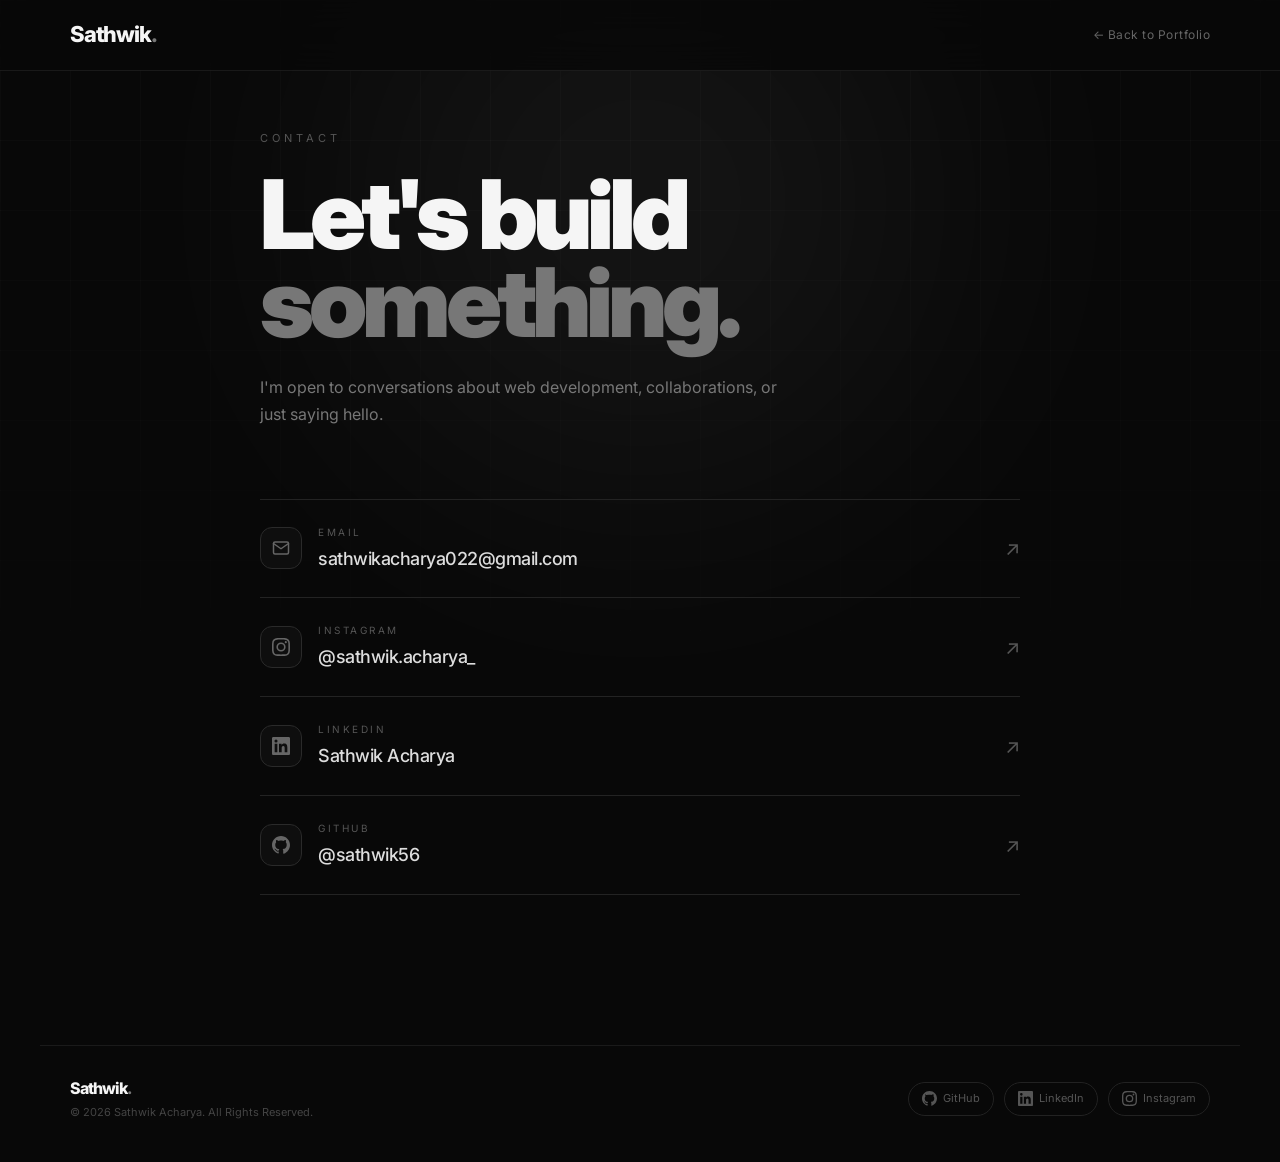
==== contact.html @ ef39b060 "Initial portfolio release" ====
<!DOCTYPE html>
<html lang="en">
<head>
    <meta charset="UTF-8">
    <meta name="viewport" content="width=device-width, initial-scale=1.0">
    <meta name="description" content="Get in touch with Sathwik Acharya — aspiring developer.">
    <meta name="author" content="Sathwik Acharya">
    <title>Contact — Sathwik Acharya</title>
    <link rel="preconnect" href="https://fonts.googleapis.com">
    <link rel="preconnect" href="https://fonts.gstatic.com" crossorigin>
    <link href="https://fonts.googleapis.com/css2?family=Inter:wght@300;400;500;600;700;800;900&display=swap" rel="stylesheet">
    <link rel="stylesheet" href="contact.css">
</head>
<body>

    <div class="bg-grid" aria-hidden="true"></div>
    <div class="bg-glow" aria-hidden="true"></div>

    <!-- NAV -->
    <header class="c-header">
        <nav class="c-nav">
            <a href="index.html" class="c-logo" aria-label="Back to portfolio">
                Sathwik<span>.</span>
            </a>
            <a href="index.html" class="c-back-link" aria-label="Back to portfolio">
                ← Back to Portfolio
            </a>
        </nav>
    </header>

    <main class="c-main">

        <div class="c-content">

            <!-- Heading -->
            <div class="c-heading reveal">
                <p class="c-label">CONTACT</p>
                <h1>Let's build <span>something.</span></h1>
                <p class="c-subtitle">
                    I'm open to conversations about web development,
                    collaborations, or just saying hello.
                </p>
            </div>

            <!-- Contact links -->
            <div class="c-links reveal">

                <a href="mailto:sathwikacharya022@gmail.com" class="c-item" aria-label="Send email">
                    <div class="c-item-icon">
                        <svg width="18" height="18" viewBox="0 0 24 24" fill="none" stroke="currentColor" stroke-width="2" stroke-linecap="round" stroke-linejoin="round" aria-hidden="true"><path d="M4 4h16c1.1 0 2 .9 2 2v12c0 1.1-.9 2-2 2H4c-1.1 0-2-.9-2-2V6c0-1.1.9-2 2-2z"/><polyline points="22,6 12,13 2,6"/></svg>
                    </div>
                    <div class="c-item-left">
                        <span class="c-item-label">Email</span>
                        <strong class="c-item-value">sathwikacharya022@gmail.com</strong>
                    </div>
                    <span class="c-arrow" aria-hidden="true">↗</span>
                </a>

                <a href="https://www.instagram.com/sathwik.acharya_/" target="_blank" rel="noopener noreferrer" class="c-item" aria-label="Open Instagram profile">
                    <div class="c-item-icon">
                        <svg width="18" height="18" viewBox="0 0 24 24" fill="currentColor" aria-hidden="true"><path d="M12 2.163c3.204 0 3.584.012 4.85.07 3.252.148 4.771 1.691 4.919 4.919.058 1.265.069 1.645.069 4.849 0 3.205-.012 3.584-.069 4.849-.149 3.225-1.664 4.771-4.919 4.919-1.266.058-1.644.07-4.85.07-3.204 0-3.584-.012-4.849-.07-3.26-.149-4.771-1.699-4.919-4.92-.058-1.265-.07-1.644-.07-4.849 0-3.204.013-3.583.07-4.849.149-3.227 1.664-4.771 4.919-4.919 1.266-.057 1.645-.069 4.849-.069zM12 0C8.741 0 8.333.014 7.053.072 2.695.272.273 2.69.073 7.052.014 8.333 0 8.741 0 12c0 3.259.014 3.668.072 4.948.2 4.358 2.618 6.78 6.98 6.98C8.333 23.986 8.741 24 12 24c3.259 0 3.668-.014 4.948-.072 4.354-.2 6.782-2.618 6.979-6.98.059-1.28.073-1.689.073-4.948 0-3.259-.014-3.667-.072-4.947-.196-4.354-2.617-6.78-6.979-6.98C15.668.014 15.259 0 12 0zm0 5.838a6.162 6.162 0 100 12.324 6.162 6.162 0 000-12.324zM12 16a4 4 0 110-8 4 4 0 010 8zm6.406-11.845a1.44 1.44 0 100 2.881 1.44 1.44 0 000-2.881z"/></svg>
                    </div>
                    <div class="c-item-left">
                        <span class="c-item-label">Instagram</span>
                        <strong class="c-item-value">@sathwik.acharya_</strong>
                    </div>
                    <span class="c-arrow" aria-hidden="true">↗</span>
                </a>

                <a href="https://in.linkedin.com/in/sathwik-acharya-07447a357" target="_blank" rel="noopener noreferrer" class="c-item" aria-label="Open LinkedIn profile">
                    <div class="c-item-icon">
                        <svg width="18" height="18" viewBox="0 0 24 24" fill="currentColor" aria-hidden="true"><path d="M20.447 20.452h-3.554v-5.569c0-1.328-.027-3.037-1.852-3.037-1.853 0-2.136 1.445-2.136 2.939v5.667H9.351V9h3.414v1.561h.046c.477-.9 1.637-1.85 3.37-1.85 3.601 0 4.267 2.37 4.267 5.455v6.286zM5.337 7.433a2.062 2.062 0 01-2.063-2.065 2.064 2.064 0 112.063 2.065zm1.782 13.019H3.555V9h3.564v11.452zM22.225 0H1.771C.792 0 0 .774 0 1.729v20.542C0 23.227.792 24 1.771 24h20.451C23.2 24 24 23.227 24 22.271V1.729C24 .774 23.2 0 22.222 0h.003z"/></svg>
                    </div>
                    <div class="c-item-left">
                        <span class="c-item-label">LinkedIn</span>
                        <strong class="c-item-value">Sathwik Acharya</strong>
                    </div>
                    <span class="c-arrow" aria-hidden="true">↗</span>
                </a>

                <a href="https://github.com/sathwik56" target="_blank" rel="noopener noreferrer" class="c-item" aria-label="Open GitHub profile">
                    <div class="c-item-icon">
                        <svg width="18" height="18" viewBox="0 0 24 24" fill="currentColor" aria-hidden="true"><path d="M12 0C5.37 0 0 5.37 0 12c0 5.3 3.438 9.8 8.205 11.385.6.113.82-.258.82-.577 0-.285-.01-1.04-.015-2.04-3.338.724-4.042-1.61-4.042-1.61C4.422 18.07 3.633 17.7 3.633 17.7c-1.087-.744.084-.729.084-.729 1.205.084 1.838 1.236 1.838 1.236 1.07 1.835 2.809 1.305 3.495.998.108-.776.417-1.305.76-1.605-2.665-.3-5.466-1.332-5.466-5.93 0-1.31.465-2.38 1.235-3.22-.135-.303-.54-1.523.105-3.176 0 0 1.005-.322 3.3 1.23.96-.267 1.98-.399 3-.405 1.02.006 2.04.138 3 .405 2.28-1.552 3.285-1.23 3.285-1.23.645 1.653.24 2.873.12 3.176.765.84 1.23 1.91 1.23 3.22 0 4.61-2.805 5.625-5.475 5.92.42.36.81 1.096.81 2.22 0 1.606-.015 2.896-.015 3.286 0 .315.21.69.825.57C20.565 21.795 24 17.295 24 12c0-6.63-5.37-12-12-12"/></svg>
                    </div>
                    <div class="c-item-left">
                        <span class="c-item-label">GitHub</span>
                        <strong class="c-item-value">@sathwik56</strong>
                    </div>
                    <span class="c-arrow" aria-hidden="true">↗</span>
                </a>

            </div>

            <!-- Footer line removed -->

        </div>

    </main>

    <!-- FOOTER -->
    <footer class="c-page-footer">
        <div class="c-page-footer-left">
            <strong>Sathwik<span>.</span></strong>
            <p>&copy; 2026 Sathwik Acharya. All Rights Reserved.</p>
        </div>
        <div class="c-page-footer-links">
            <a href="https://github.com/sathwik56" target="_blank" rel="noopener noreferrer" aria-label="GitHub">
                <svg width="15" height="15" viewBox="0 0 24 24" fill="currentColor" aria-hidden="true"><path d="M12 0C5.37 0 0 5.37 0 12c0 5.3 3.438 9.8 8.205 11.385.6.113.82-.258.82-.577 0-.285-.01-1.04-.015-2.04-3.338.724-4.042-1.61-4.042-1.61C4.422 18.07 3.633 17.7 3.633 17.7c-1.087-.744.084-.729.084-.729 1.205.084 1.838 1.236 1.838 1.236 1.07 1.835 2.809 1.305 3.495.998.108-.776.417-1.305.76-1.605-2.665-.3-5.466-1.332-5.466-5.93 0-1.31.465-2.38 1.235-3.22-.135-.303-.54-1.523.105-3.176 0 0 1.005-.322 3.3 1.23.96-.267 1.98-.399 3-.405 1.02.006 2.04.138 3 .405 2.28-1.552 3.285-1.23 3.285-1.23.645 1.653.24 2.873.12 3.176.765.84 1.23 1.91 1.23 3.22 0 4.61-2.805 5.625-5.475 5.92.42.36.81 1.096.81 2.22 0 1.606-.015 2.896-.015 3.286 0 .315.21.69.825.57C20.565 21.795 24 17.295 24 12c0-6.63-5.37-12-12-12"/></svg>
                <span>GitHub</span>
            </a>
            <a href="https://in.linkedin.com/in/sathwik-acharya-07447a357" target="_blank" rel="noopener noreferrer" aria-label="LinkedIn">
                <svg width="15" height="15" viewBox="0 0 24 24" fill="currentColor" aria-hidden="true"><path d="M20.447 20.452h-3.554v-5.569c0-1.328-.027-3.037-1.852-3.037-1.853 0-2.136 1.445-2.136 2.939v5.667H9.351V9h3.414v1.561h.046c.477-.9 1.637-1.85 3.37-1.85 3.601 0 4.267 2.37 4.267 5.455v6.286zM5.337 7.433a2.062 2.062 0 01-2.063-2.065 2.064 2.064 0 112.063 2.065zm1.782 13.019H3.555V9h3.564v11.452zM22.225 0H1.771C.792 0 0 .774 0 1.729v20.542C0 23.227.792 24 1.771 24h20.451C23.2 24 24 23.227 24 22.271V1.729C24 .774 23.2 0 22.222 0h.003z"/></svg>
                <span>LinkedIn</span>
            </a>
            <a href="https://www.instagram.com/sathwik.acharya_/" target="_blank" rel="noopener noreferrer" aria-label="Instagram">
                <svg width="15" height="15" viewBox="0 0 24 24" fill="currentColor" aria-hidden="true"><path d="M12 2.163c3.204 0 3.584.012 4.85.07 3.252.148 4.771 1.691 4.919 4.919.058 1.265.069 1.645.069 4.849 0 3.205-.012 3.584-.069 4.849-.149 3.225-1.664 4.771-4.919 4.919-1.266.058-1.644.07-4.85.07-3.204 0-3.584-.012-4.849-.07-3.26-.149-4.771-1.699-4.919-4.92-.058-1.265-.07-1.644-.07-4.849 0-3.204.013-3.583.07-4.849.149-3.227 1.664-4.771 4.919-4.919 1.266-.057 1.645-.069 4.849-.069zM12 0C8.741 0 8.333.014 7.053.072 2.695.272.273 2.69.073 7.052.014 8.333 0 8.741 0 12c0 3.259.014 3.668.072 4.948.2 4.358 2.618 6.78 6.98 6.98C8.333 23.986 8.741 24 12 24c3.259 0 3.668-.014 4.948-.072 4.354-.2 6.782-2.618 6.979-6.98.059-1.28.073-1.689.073-4.948 0-3.259-.014-3.667-.072-4.947-.196-4.354-2.617-6.78-6.979-6.98C15.668.014 15.259 0 12 0zm0 5.838a6.162 6.162 0 100 12.324 6.162 6.162 0 000-12.324zM12 16a4 4 0 110-8 4 4 0 010 8zm6.406-11.845a1.44 1.44 0 100 2.881 1.44 1.44 0 000-2.881z"/></svg>
                <span>Instagram</span>
            </a>
        </div>
    </footer>

    <script src="contact.js"></script>
</body>
</html>
---- contact.css ----
/* =========================
   RESET & BASE
========================= */

*, *::before, *::after {
    margin: 0;
    padding: 0;
    box-sizing: border-box;
}

html { scroll-behavior: smooth; }

body {
    font-family: 'Inter', Arial, Helvetica, sans-serif;
    background: #080808;
    color: #f5f5f5;
    line-height: 1.6;
    min-height: 100vh;
    overflow-x: hidden;
}

a {
    color: inherit;
    text-decoration: none;
}


/* =========================
   BACKGROUND
========================= */

.bg-grid {
    position: fixed;
    inset: 0;
    z-index: -2;
    background-image:
        linear-gradient(rgba(255,255,255,0.025) 1px, transparent 1px),
        linear-gradient(90deg, rgba(255,255,255,0.025) 1px, transparent 1px);
    background-size: 70px 70px;
    mask-image: linear-gradient(to bottom, black, transparent 90%);
    pointer-events: none;
}

.bg-glow {
    position: fixed;
    width: 600px;
    height: 600px;
    border-radius: 50%;
    filter: blur(140px);
    opacity: 0.06;
    pointer-events: none;
    z-index: -1;
    top: -100px;
    left: 50%;
    transform: translateX(-50%);
    background: white;
}


/* =========================
   HEADER
========================= */

.c-header {
    position: fixed;
    top: 0;
    left: 0;
    width: 100%;
    z-index: 100;
    background: rgba(8,8,8,0.82);
    backdrop-filter: blur(20px);
    border-bottom: 1px solid rgba(255,255,255,0.07);
}

.c-nav {
    max-width: 1200px;
    margin: auto;
    padding: 0 30px;
    height: 70px;
    display: flex;
    align-items: center;
    justify-content: space-between;
}

.c-logo {
    font-size: 22px;
    font-weight: 800;
    letter-spacing: -1.2px;
}

.c-logo span {
    color: #777;
}

.c-back-link {
    color: #666;
    font-size: 12px;
    letter-spacing: 0.5px;
    transition: color 0.3s ease, transform 0.3s ease;
    display: inline-block;
}

.c-back-link:hover {
    color: white;
    transform: translateX(-4px);
}

.c-back-link:focus-visible {
    outline: 2px solid #888;
    outline-offset: 3px;
    border-radius: 2px;
}


/* =========================
   MAIN LAYOUT
========================= */

.c-main {
    min-height: 100vh;
    display: flex;
    align-items: center;
    justify-content: center;
    padding: 130px 30px 80px;
}

.c-content {
    width: 100%;
    max-width: 760px;
}


/* =========================
   HEADING
========================= */

.c-heading {
    margin-bottom: 70px;
}

.c-label {
    color: #555;
    font-size: 11px;
    letter-spacing: 4px;
    text-transform: uppercase;
    margin-bottom: 22px;
}

.c-heading h1 {
    font-size: clamp(52px, 8vw, 96px);
    font-weight: 900;
    line-height: 0.92;
    letter-spacing: -5px;
    margin-bottom: 28px;
}

.c-heading h1 span {
    color: #777;
}

.c-subtitle {
    color: #777;
    font-size: 16px;
    max-width: 520px;
    line-height: 1.7;
}


/* =========================
   CONTACT ITEMS
========================= */

.c-links {
    display: flex;
    flex-direction: column;
    margin-bottom: 70px;
}

.c-item {
    display: flex;
    align-items: center;
    justify-content: space-between;
    gap: 16px;
    padding: 24px 0;
    border-bottom: 1px solid #232323;
    transition: padding-left 0.35s ease;
    cursor: pointer;
}

.c-item:first-child {
    border-top: 1px solid #232323;
}

.c-item:hover {
    padding-left: 14px;
}

.c-item:focus-visible {
    outline: 2px solid #888;
    outline-offset: 3px;
    border-radius: 3px;
}

.c-item-icon {
    width: 42px;
    height: 42px;
    display: flex;
    align-items: center;
    justify-content: center;
    border: 1px solid #2a2a2a;
    border-radius: 12px;
    background: #0e0e0e;
    color: #666;
    flex-shrink: 0;
    transition: color 0.3s ease, border-color 0.3s ease;
}

.c-item:hover .c-item-icon {
    color: #ccc;
    border-color: #444;
}

.c-item-left {
    display: flex;
    flex-direction: column;
    gap: 5px;
    flex: 1;
}

.c-item-label {
    color: #555;
    font-size: 10px;
    text-transform: uppercase;
    letter-spacing: 2.5px;
}

.c-item-value {
    color: #ddd;
    font-size: 18px;
    font-weight: 500;
    letter-spacing: -0.5px;
}

.c-arrow {
    color: #555;
    font-size: 20px;
    transition: transform 0.3s ease, color 0.3s ease;
    display: inline-block;
    flex-shrink: 0;
}

.c-item:hover .c-arrow {
    color: white;
    transform: translate(5px, -5px);
}


/* =========================
   FOOTER LINE
========================= */

.c-footer {
    color: #444;
    font-size: 11px;
    letter-spacing: 0.5px;
}


/* =========================
   REVEAL ANIMATION
========================= */

.reveal {
    opacity: 0;
    transform: translateY(30px);
    transition: opacity 0.75s ease, transform 0.75s ease;
}

.reveal.visible {
    opacity: 1;
    transform: translateY(0);
}

.c-links.reveal {
    transition-delay: 0.15s;
}

.c-footer.reveal {
    transition-delay: 0.25s;
}


/* =========================
   RESPONSIVE
========================= */

@media (max-width: 600px) {

    .c-nav { padding: 0 20px; height: 64px; }

    .c-main { padding: 110px 20px 60px; }

    .c-heading h1 {
        font-size: clamp(44px, 14vw, 68px);
        letter-spacing: -3px;
    }

    .c-item-value {
        font-size: 15px;
    }

    .c-heading { margin-bottom: 50px; }
}

@media (max-width: 420px) {

    .c-nav { padding: 0 16px; height: 60px; }
    .c-main { padding: 96px 16px 50px; }

    .c-heading h1 {
        font-size: clamp(38px, 13vw, 56px);
        letter-spacing: -2px;
    }

    .c-item-value { font-size: 13px; }

    .c-item-icon { width: 36px; height: 36px; }
}


/* =========================
   REDUCED MOTION
========================= */

@media (prefers-reduced-motion: reduce) {
    *, *::before, *::after {
        animation-duration: 0.01ms !important;
        transition-duration: 0.01ms !important;
    }
}


/* =========================
   PAGE FOOTER
========================= */

.c-page-footer {
    max-width: 1200px;
    margin: 0 auto;
    padding: 30px 30px 40px;
    display: flex;
    align-items: center;
    justify-content: space-between;
    gap: 20px;
    border-top: 1px solid #1a1a1a;
}

.c-page-footer-left strong {
    font-size: 16px;
    font-weight: 800;
    letter-spacing: -1px;
}

.c-page-footer-left strong span {
    color: #777;
}

.c-page-footer-left p {
    color: #444;
    font-size: 11px;
    margin-top: 3px;
}

.c-page-footer-links {
    display: flex;
    gap: 10px;
    flex-wrap: wrap;
}

.c-page-footer-links a {
    display: inline-flex;
    align-items: center;
    gap: 6px;
    padding: 7px 13px;
    border: 1px solid #222;
    border-radius: 25px;
    color: #555;
    font-size: 11px;
    transition: color 0.3s ease, border-color 0.3s ease;
}

.c-page-footer-links a:hover {
    color: white;
    border-color: #444;
}

@media (max-width: 600px) {
    .c-page-footer {
        flex-direction: column;
        text-align: center;
        padding: 25px 20px 35px;
    }

    .c-page-footer-links {
        justify-content: center;
    }
}
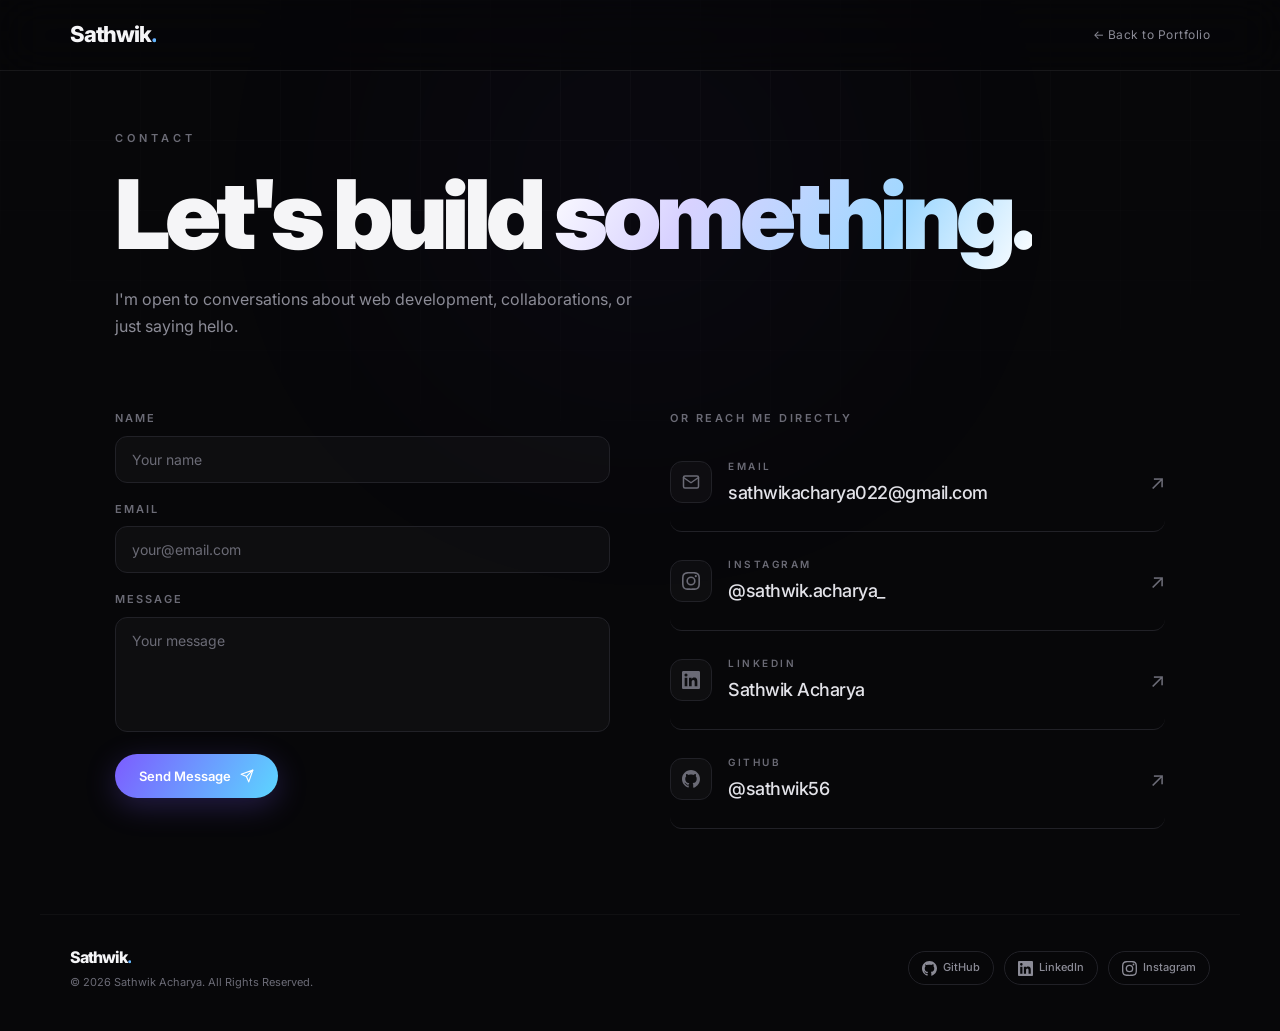
==== commit b5368e26: "Professional polish: resume, hero buttons, mobile optimization, unified footers, contact wording" ====
--- a/contact.html
+++ b/contact.html
@@ -1,16 +1,28 @@
 <!DOCTYPE html>
 <html lang="en">
+
 <head>
     <meta charset="UTF-8">
     <meta name="viewport" content="width=device-width, initial-scale=1.0">
-    <meta name="description" content="Get in touch with Sathwik Acharya — aspiring developer.">
+    <meta name="description"
+        content="Get in touch with Sathwik Acharya — aspiring developer open to collaborations and conversations.">
     <meta name="author" content="Sathwik Acharya">
+    <meta property="og:title" content="Contact — Sathwik Acharya">
+    <meta property="og:description" content="Get in touch with Sathwik Acharya — aspiring developer.">
+    <meta property="og:type" content="website">
+    <meta property="og:image" content="https://sathwik56.github.io/images/profile1.jpg">
+    <meta name="twitter:card" content="summary_large_image">
+    <meta name="twitter:image" content="https://sathwik56.github.io/images/profile1.jpg">
+    <meta name="theme-color" content="#080808">
     <title>Contact — Sathwik Acharya</title>
+    <link rel="icon" type="image/jpeg" href="images/profile1.jpg">
     <link rel="preconnect" href="https://fonts.googleapis.com">
     <link rel="preconnect" href="https://fonts.gstatic.com" crossorigin>
-    <link href="https://fonts.googleapis.com/css2?family=Inter:wght@300;400;500;600;700;800;900&display=swap" rel="stylesheet">
+    <link href="https://fonts.googleapis.com/css2?family=Inter:wght@300;400;500;600;700;800;900&display=swap"
+        rel="stylesheet">
     <link rel="stylesheet" href="contact.css">
 </head>
+
 <body>
 
     <div class="bg-grid" aria-hidden="true"></div>
@@ -42,56 +54,105 @@
                 </p>
             </div>
 
-            <!-- Contact links -->
-            <div class="c-links reveal">
+            <!-- Two column layout: form + links -->
+            <div class="c-grid reveal">
 
-                <a href="mailto:sathwikacharya022@gmail.com" class="c-item" aria-label="Send email">
-                    <div class="c-item-icon">
-                        <svg width="18" height="18" viewBox="0 0 24 24" fill="none" stroke="currentColor" stroke-width="2" stroke-linecap="round" stroke-linejoin="round" aria-hidden="true"><path d="M4 4h16c1.1 0 2 .9 2 2v12c0 1.1-.9 2-2 2H4c-1.1 0-2-.9-2-2V6c0-1.1.9-2 2-2z"/><polyline points="22,6 12,13 2,6"/></svg>
-                    </div>
-                    <div class="c-item-left">
-                        <span class="c-item-label">Email</span>
-                        <strong class="c-item-value">sathwikacharya022@gmail.com</strong>
-                    </div>
-                    <span class="c-arrow" aria-hidden="true">↗</span>
-                </a>
+                <!-- Contact Form -->
+                <div class="c-form-wrap">
+                    <form class="c-form" id="contact-form" novalidate>
+                        <div class="c-field">
+                            <label for="cf-name">Name</label>
+                            <input type="text" id="cf-name" name="name" placeholder="Your name" autocomplete="name"
+                                required>
+                        </div>
+                        <div class="c-field">
+                            <label for="cf-email">Email</label>
+                            <input type="email" id="cf-email" name="email" placeholder="your@email.com"
+                                autocomplete="email" required>
+                        </div>
+                        <div class="c-field">
+                            <label for="cf-message">Message</label>
+                            <textarea id="cf-message" name="message" rows="5" placeholder="Your message"
+                                required></textarea>
+                        </div>
+                        <button type="submit" class="c-submit" id="cf-submit">
+                            <span id="cf-btn-text">Send Message</span>
+                            <svg width="14" height="14" viewBox="0 0 24 24" fill="none" stroke="currentColor"
+                                stroke-width="2" stroke-linecap="round" stroke-linejoin="round" aria-hidden="true">
+                                <line x1="22" y1="2" x2="11" y2="13" />
+                                <polygon points="22 2 15 22 11 13 2 9 22 2" />
+                            </svg>
+                        </button>
+                        <p class="c-form-note" id="cf-note" aria-live="polite"></p>
+                    </form>
+                </div>
 
-                <a href="https://www.instagram.com/sathwik.acharya_/" target="_blank" rel="noopener noreferrer" class="c-item" aria-label="Open Instagram profile">
-                    <div class="c-item-icon">
-                        <svg width="18" height="18" viewBox="0 0 24 24" fill="currentColor" aria-hidden="true"><path d="M12 2.163c3.204 0 3.584.012 4.85.07 3.252.148 4.771 1.691 4.919 4.919.058 1.265.069 1.645.069 4.849 0 3.205-.012 3.584-.069 4.849-.149 3.225-1.664 4.771-4.919 4.919-1.266.058-1.644.07-4.85.07-3.204 0-3.584-.012-4.849-.07-3.26-.149-4.771-1.699-4.919-4.92-.058-1.265-.07-1.644-.07-4.849 0-3.204.013-3.583.07-4.849.149-3.227 1.664-4.771 4.919-4.919 1.266-.057 1.645-.069 4.849-.069zM12 0C8.741 0 8.333.014 7.053.072 2.695.272.273 2.69.073 7.052.014 8.333 0 8.741 0 12c0 3.259.014 3.668.072 4.948.2 4.358 2.618 6.78 6.98 6.98C8.333 23.986 8.741 24 12 24c3.259 0 3.668-.014 4.948-.072 4.354-.2 6.782-2.618 6.979-6.98.059-1.28.073-1.689.073-4.948 0-3.259-.014-3.667-.072-4.947-.196-4.354-2.617-6.78-6.979-6.98C15.668.014 15.259 0 12 0zm0 5.838a6.162 6.162 0 100 12.324 6.162 6.162 0 000-12.324zM12 16a4 4 0 110-8 4 4 0 010 8zm6.406-11.845a1.44 1.44 0 100 2.881 1.44 1.44 0 000-2.881z"/></svg>
-                    </div>
-                    <div class="c-item-left">
-                        <span class="c-item-label">Instagram</span>
-                        <strong class="c-item-value">@sathwik.acharya_</strong>
-                    </div>
-                    <span class="c-arrow" aria-hidden="true">↗</span>
-                </a>
+                <!-- Contact links -->
+                <div class="c-links-col">
+                    <p class="c-links-title">Or reach me directly</p>
 
-                <a href="https://in.linkedin.com/in/sathwik-acharya-07447a357" target="_blank" rel="noopener noreferrer" class="c-item" aria-label="Open LinkedIn profile">
-                    <div class="c-item-icon">
-                        <svg width="18" height="18" viewBox="0 0 24 24" fill="currentColor" aria-hidden="true"><path d="M20.447 20.452h-3.554v-5.569c0-1.328-.027-3.037-1.852-3.037-1.853 0-2.136 1.445-2.136 2.939v5.667H9.351V9h3.414v1.561h.046c.477-.9 1.637-1.85 3.37-1.85 3.601 0 4.267 2.37 4.267 5.455v6.286zM5.337 7.433a2.062 2.062 0 01-2.063-2.065 2.064 2.064 0 112.063 2.065zm1.782 13.019H3.555V9h3.564v11.452zM22.225 0H1.771C.792 0 0 .774 0 1.729v20.542C0 23.227.792 24 1.771 24h20.451C23.2 24 24 23.227 24 22.271V1.729C24 .774 23.2 0 22.222 0h.003z"/></svg>
-                    </div>
-                    <div class="c-item-left">
-                        <span class="c-item-label">LinkedIn</span>
-                        <strong class="c-item-value">Sathwik Acharya</strong>
-                    </div>
-                    <span class="c-arrow" aria-hidden="true">↗</span>
-                </a>
+                    <a href="mailto:sathwikacharya022@gmail.com" class="c-item" aria-label="Send email">
+                        <div class="c-item-icon">
+                            <svg width="18" height="18" viewBox="0 0 24 24" fill="none" stroke="currentColor"
+                                stroke-width="2" stroke-linecap="round" stroke-linejoin="round" aria-hidden="true">
+                                <path d="M4 4h16c1.1 0 2 .9 2 2v12c0 1.1-.9 2-2 2H4c-1.1 0-2-.9-2-2V6c0-1.1.9-2 2-2z" />
+                                <polyline points="22,6 12,13 2,6" />
+                            </svg>
+                        </div>
+                        <div class="c-item-left">
+                            <span class="c-item-label">Email</span>
+                            <strong class="c-item-value">sathwikacharya022@gmail.com</strong>
+                        </div>
+                        <span class="c-arrow" aria-hidden="true">↗</span>
+                    </a>
 
-                <a href="https://github.com/sathwik56" target="_blank" rel="noopener noreferrer" class="c-item" aria-label="Open GitHub profile">
-                    <div class="c-item-icon">
-                        <svg width="18" height="18" viewBox="0 0 24 24" fill="currentColor" aria-hidden="true"><path d="M12 0C5.37 0 0 5.37 0 12c0 5.3 3.438 9.8 8.205 11.385.6.113.82-.258.82-.577 0-.285-.01-1.04-.015-2.04-3.338.724-4.042-1.61-4.042-1.61C4.422 18.07 3.633 17.7 3.633 17.7c-1.087-.744.084-.729.084-.729 1.205.084 1.838 1.236 1.838 1.236 1.07 1.835 2.809 1.305 3.495.998.108-.776.417-1.305.76-1.605-2.665-.3-5.466-1.332-5.466-5.93 0-1.31.465-2.38 1.235-3.22-.135-.303-.54-1.523.105-3.176 0 0 1.005-.322 3.3 1.23.96-.267 1.98-.399 3-.405 1.02.006 2.04.138 3 .405 2.28-1.552 3.285-1.23 3.285-1.23.645 1.653.24 2.873.12 3.176.765.84 1.23 1.91 1.23 3.22 0 4.61-2.805 5.625-5.475 5.92.42.36.81 1.096.81 2.22 0 1.606-.015 2.896-.015 3.286 0 .315.21.69.825.57C20.565 21.795 24 17.295 24 12c0-6.63-5.37-12-12-12"/></svg>
-                    </div>
-                    <div class="c-item-left">
-                        <span class="c-item-label">GitHub</span>
-                        <strong class="c-item-value">@sathwik56</strong>
-                    </div>
-                    <span class="c-arrow" aria-hidden="true">↗</span>
-                </a>
+                    <a href="https://www.instagram.com/sathwik.acharya_/" target="_blank" rel="noopener noreferrer"
+                        class="c-item" aria-label="Open Instagram profile">
+                        <div class="c-item-icon">
+                            <svg width="18" height="18" viewBox="0 0 24 24" fill="currentColor" aria-hidden="true">
+                                <path
+                                    d="M12 2.163c3.204 0 3.584.012 4.85.07 3.252.148 4.771 1.691 4.919 4.919.058 1.265.069 1.645.069 4.849 0 3.205-.012 3.584-.069 4.849-.149 3.225-1.664 4.771-4.919 4.919-1.266.058-1.644.07-4.85.07-3.204 0-3.584-.012-4.849-.07-3.26-.149-4.771-1.699-4.919-4.92-.058-1.265-.07-1.644-.07-4.849 0-3.204.013-3.583.07-4.849.149-3.227 1.664-4.771 4.919-4.919 1.266-.057 1.645-.069 4.849-.069zM12 0C8.741 0 8.333.014 7.053.072 2.695.272.273 2.69.073 7.052.014 8.333 0 8.741 0 12c0 3.259.014 3.668.072 4.948.2 4.358 2.618 6.78 6.98 6.98C8.333 23.986 8.741 24 12 24c3.259 0 3.668-.014 4.948-.072 4.354-.2 6.782-2.618 6.979-6.98.059-1.28.073-1.689.073-4.948 0-3.259-.014-3.667-.072-4.947-.196-4.354-2.617-6.78-6.979-6.98C15.668.014 15.259 0 12 0zm0 5.838a6.162 6.162 0 100 12.324 6.162 6.162 0 000-12.324zM12 16a4 4 0 110-8 4 4 0 010 8zm6.406-11.845a1.44 1.44 0 100 2.881 1.44 1.44 0 000-2.881z" />
+                            </svg>
+                        </div>
+                        <div class="c-item-left">
+                            <span class="c-item-label">Instagram</span>
+                            <strong class="c-item-value">@sathwik.acharya_</strong>
+                        </div>
+                        <span class="c-arrow" aria-hidden="true">↗</span>
+                    </a>
 
+                    <a href="https://in.linkedin.com/in/sathwik-acharya-07447a357" target="_blank"
+                        rel="noopener noreferrer" class="c-item" aria-label="Open LinkedIn profile">
+                        <div class="c-item-icon">
+                            <svg width="18" height="18" viewBox="0 0 24 24" fill="currentColor" aria-hidden="true">
+                                <path
+                                    d="M20.447 20.452h-3.554v-5.569c0-1.328-.027-3.037-1.852-3.037-1.853 0-2.136 1.445-2.136 2.939v5.667H9.351V9h3.414v1.561h.046c.477-.9 1.637-1.85 3.37-1.85 3.601 0 4.267 2.37 4.267 5.455v6.286zM5.337 7.433a2.062 2.062 0 01-2.063-2.065 2.064 2.064 0 112.063 2.065zm1.782 13.019H3.555V9h3.564v11.452zM22.225 0H1.771C.792 0 0 .774 0 1.729v20.542C0 23.227.792 24 1.771 24h20.451C23.2 24 24 23.227 24 22.271V1.729C24 .774 23.2 0 22.222 0h.003z" />
+                            </svg>
+                        </div>
+                        <div class="c-item-left">
+                            <span class="c-item-label">LinkedIn</span>
+                            <strong class="c-item-value">Sathwik Acharya</strong>
+                        </div>
+                        <span class="c-arrow" aria-hidden="true">↗</span>
+                    </a>
+
+                    <a href="https://github.com/sathwik56" target="_blank" rel="noopener noreferrer" class="c-item"
+                        aria-label="Open GitHub profile">
+                        <div class="c-item-icon">
+                            <svg width="18" height="18" viewBox="0 0 24 24" fill="currentColor" aria-hidden="true">
+                                <path
+                                    d="M12 0C5.37 0 0 5.37 0 12c0 5.3 3.438 9.8 8.205 11.385.6.113.82-.258.82-.577 0-.285-.01-1.04-.015-2.04-3.338.724-4.042-1.61-4.042-1.61C4.422 18.07 3.633 17.7 3.633 17.7c-1.087-.744.084-.729.084-.729 1.205.084 1.838 1.236 1.838 1.236 1.07 1.835 2.809 1.305 3.495.998.108-.776.417-1.305.76-1.605-2.665-.3-5.466-1.332-5.466-5.93 0-1.31.465-2.38 1.235-3.22-.135-.303-.54-1.523.105-3.176 0 0 1.005-.322 3.3 1.23.96-.267 1.98-.399 3-.405 1.02.006 2.04.138 3 .405 2.28-1.552 3.285-1.23 3.285-1.23.645 1.653.24 2.873.12 3.176.765.84 1.23 1.91 1.23 3.22 0 4.61-2.805 5.625-5.475 5.92.42.36.81 1.096.81 2.22 0 1.606-.015 2.896-.015 3.286 0 .315.21.69.825.57C20.565 21.795 24 17.295 24 12c0-6.63-5.37-12-12-12" />
+                            </svg>
+                        </div>
+                        <div class="c-item-left">
+                            <span class="c-item-label">GitHub</span>
+                            <strong class="c-item-value">@sathwik56</strong>
+                        </div>
+                        <span class="c-arrow" aria-hidden="true">↗</span>
+                    </a>
+
+                </div>
             </div>
-
-            <!-- Footer line removed -->
 
         </div>
 
@@ -105,15 +166,26 @@
         </div>
         <div class="c-page-footer-links">
             <a href="https://github.com/sathwik56" target="_blank" rel="noopener noreferrer" aria-label="GitHub">
-                <svg width="15" height="15" viewBox="0 0 24 24" fill="currentColor" aria-hidden="true"><path d="M12 0C5.37 0 0 5.37 0 12c0 5.3 3.438 9.8 8.205 11.385.6.113.82-.258.82-.577 0-.285-.01-1.04-.015-2.04-3.338.724-4.042-1.61-4.042-1.61C4.422 18.07 3.633 17.7 3.633 17.7c-1.087-.744.084-.729.084-.729 1.205.084 1.838 1.236 1.838 1.236 1.07 1.835 2.809 1.305 3.495.998.108-.776.417-1.305.76-1.605-2.665-.3-5.466-1.332-5.466-5.93 0-1.31.465-2.38 1.235-3.22-.135-.303-.54-1.523.105-3.176 0 0 1.005-.322 3.3 1.23.96-.267 1.98-.399 3-.405 1.02.006 2.04.138 3 .405 2.28-1.552 3.285-1.23 3.285-1.23.645 1.653.24 2.873.12 3.176.765.84 1.23 1.91 1.23 3.22 0 4.61-2.805 5.625-5.475 5.92.42.36.81 1.096.81 2.22 0 1.606-.015 2.896-.015 3.286 0 .315.21.69.825.57C20.565 21.795 24 17.295 24 12c0-6.63-5.37-12-12-12"/></svg>
+                <svg width="15" height="15" viewBox="0 0 24 24" fill="currentColor" aria-hidden="true">
+                    <path
+                        d="M12 0C5.37 0 0 5.37 0 12c0 5.3 3.438 9.8 8.205 11.385.6.113.82-.258.82-.577 0-.285-.01-1.04-.015-2.04-3.338.724-4.042-1.61-4.042-1.61C4.422 18.07 3.633 17.7 3.633 17.7c-1.087-.744.084-.729.084-.729 1.205.084 1.838 1.236 1.838 1.236 1.07 1.835 2.809 1.305 3.495.998.108-.776.417-1.305.76-1.605-2.665-.3-5.466-1.332-5.466-5.93 0-1.31.465-2.38 1.235-3.22-.135-.303-.54-1.523.105-3.176 0 0 1.005-.322 3.3 1.23.96-.267 1.98-.399 3-.405 1.02.006 2.04.138 3 .405 2.28-1.552 3.285-1.23 3.285-1.23.645 1.653.24 2.873.12 3.176.765.84 1.23 1.91 1.23 3.22 0 4.61-2.805 5.625-5.475 5.92.42.36.81 1.096.81 2.22 0 1.606-.015 2.896-.015 3.286 0 .315.21.69.825.57C20.565 21.795 24 17.295 24 12c0-6.63-5.37-12-12-12" />
+                </svg>
                 <span>GitHub</span>
             </a>
-            <a href="https://in.linkedin.com/in/sathwik-acharya-07447a357" target="_blank" rel="noopener noreferrer" aria-label="LinkedIn">
-                <svg width="15" height="15" viewBox="0 0 24 24" fill="currentColor" aria-hidden="true"><path d="M20.447 20.452h-3.554v-5.569c0-1.328-.027-3.037-1.852-3.037-1.853 0-2.136 1.445-2.136 2.939v5.667H9.351V9h3.414v1.561h.046c.477-.9 1.637-1.85 3.37-1.85 3.601 0 4.267 2.37 4.267 5.455v6.286zM5.337 7.433a2.062 2.062 0 01-2.063-2.065 2.064 2.064 0 112.063 2.065zm1.782 13.019H3.555V9h3.564v11.452zM22.225 0H1.771C.792 0 0 .774 0 1.729v20.542C0 23.227.792 24 1.771 24h20.451C23.2 24 24 23.227 24 22.271V1.729C24 .774 23.2 0 22.222 0h.003z"/></svg>
+            <a href="https://in.linkedin.com/in/sathwik-acharya-07447a357" target="_blank" rel="noopener noreferrer"
+                aria-label="LinkedIn">
+                <svg width="15" height="15" viewBox="0 0 24 24" fill="currentColor" aria-hidden="true">
+                    <path
+                        d="M20.447 20.452h-3.554v-5.569c0-1.328-.027-3.037-1.852-3.037-1.853 0-2.136 1.445-2.136 2.939v5.667H9.351V9h3.414v1.561h.046c.477-.9 1.637-1.85 3.37-1.85 3.601 0 4.267 2.37 4.267 5.455v6.286zM5.337 7.433a2.062 2.062 0 01-2.063-2.065 2.064 2.064 0 112.063 2.065zm1.782 13.019H3.555V9h3.564v11.452zM22.225 0H1.771C.792 0 0 .774 0 1.729v20.542C0 23.227.792 24 1.771 24h20.451C23.2 24 24 23.227 24 22.271V1.729C24 .774 23.2 0 22.222 0h.003z" />
+                </svg>
                 <span>LinkedIn</span>
             </a>
-            <a href="https://www.instagram.com/sathwik.acharya_/" target="_blank" rel="noopener noreferrer" aria-label="Instagram">
-                <svg width="15" height="15" viewBox="0 0 24 24" fill="currentColor" aria-hidden="true"><path d="M12 2.163c3.204 0 3.584.012 4.85.07 3.252.148 4.771 1.691 4.919 4.919.058 1.265.069 1.645.069 4.849 0 3.205-.012 3.584-.069 4.849-.149 3.225-1.664 4.771-4.919 4.919-1.266.058-1.644.07-4.85.07-3.204 0-3.584-.012-4.849-.07-3.26-.149-4.771-1.699-4.919-4.92-.058-1.265-.07-1.644-.07-4.849 0-3.204.013-3.583.07-4.849.149-3.227 1.664-4.771 4.919-4.919 1.266-.057 1.645-.069 4.849-.069zM12 0C8.741 0 8.333.014 7.053.072 2.695.272.273 2.69.073 7.052.014 8.333 0 8.741 0 12c0 3.259.014 3.668.072 4.948.2 4.358 2.618 6.78 6.98 6.98C8.333 23.986 8.741 24 12 24c3.259 0 3.668-.014 4.948-.072 4.354-.2 6.782-2.618 6.979-6.98.059-1.28.073-1.689.073-4.948 0-3.259-.014-3.667-.072-4.947-.196-4.354-2.617-6.78-6.979-6.98C15.668.014 15.259 0 12 0zm0 5.838a6.162 6.162 0 100 12.324 6.162 6.162 0 000-12.324zM12 16a4 4 0 110-8 4 4 0 010 8zm6.406-11.845a1.44 1.44 0 100 2.881 1.44 1.44 0 000-2.881z"/></svg>
+            <a href="https://www.instagram.com/sathwik.acharya_/" target="_blank" rel="noopener noreferrer"
+                aria-label="Instagram">
+                <svg width="15" height="15" viewBox="0 0 24 24" fill="currentColor" aria-hidden="true">
+                    <path
+                        d="M12 2.163c3.204 0 3.584.012 4.85.07 3.252.148 4.771 1.691 4.919 4.919.058 1.265.069 1.645.069 4.849 0 3.205-.012 3.584-.069 4.849-.149 3.225-1.664 4.771-4.919 4.919-1.266.058-1.644.07-4.85.07-3.204 0-3.584-.012-4.849-.07-3.26-.149-4.771-1.699-4.919-4.92-.058-1.265-.07-1.644-.07-4.849 0-3.204.013-3.583.07-4.849.149-3.227 1.664-4.771 4.919-4.919 1.266-.057 1.645-.069 4.849-.069zM12 0C8.741 0 8.333.014 7.053.072 2.695.272.273 2.69.073 7.052.014 8.333 0 8.741 0 12c0 3.259.014 3.668.072 4.948.2 4.358 2.618 6.78 6.98 6.98C8.333 23.986 8.741 24 12 24c3.259 0 3.668-.014 4.948-.072 4.354-.2 6.782-2.618 6.979-6.98.059-1.28.073-1.689.073-4.948 0-3.259-.014-3.667-.072-4.947-.196-4.354-2.617-6.78-6.979-6.98C15.668.014 15.259 0 12 0zm0 5.838a6.162 6.162 0 100 12.324 6.162 6.162 0 000-12.324zM12 16a4 4 0 110-8 4 4 0 010 8zm6.406-11.845a1.44 1.44 0 100 2.881 1.44 1.44 0 000-2.881z" />
+                </svg>
                 <span>Instagram</span>
             </a>
         </div>
@@ -121,4 +193,5 @@
 
     <script src="contact.js"></script>
 </body>
-</html>
+
+</html>
--- a/contact.css
+++ b/contact.css
@@ -1,27 +1,58 @@
+/* =========================
+   DESIGN TOKENS
+========================= */
+
+:root {
+    --bg:          #070709;
+    --surface:     #101014;
+    --surface-2:   #141419;
+    --border:      #212127;
+    --text:        #f5f5f7;
+    --text-dim:    #8b8b96;
+    --text-mute:   #6b6b76;
+    --accent-1:    #7c5cff;
+    --accent-2:    #5cd6ff;
+    --grad-accent: linear-gradient(120deg, var(--accent-1), var(--accent-2));
+    --grad-text:   linear-gradient(120deg, #ffffff 0%, #d8d2ff 30%, #9fd8ff 70%, #ffffff 100%);
+    --font:        'Inter', Arial, Helvetica, sans-serif;
+}
+
+
 /* =========================
    RESET & BASE
 ========================= */
 
-*, *::before, *::after {
+*,
+*::before,
+*::after {
     margin: 0;
     padding: 0;
     box-sizing: border-box;
 }
 
-html { scroll-behavior: smooth; }
+html {
+    scroll-behavior: smooth;
+    overflow-x: clip;
+}
 
 body {
-    font-family: 'Inter', Arial, Helvetica, sans-serif;
-    background: #080808;
-    color: #f5f5f5;
+    font-family: var(--font);
+    background: var(--bg);
+    color: var(--text);
     line-height: 1.6;
     min-height: 100vh;
     overflow-x: hidden;
+    -webkit-font-smoothing: antialiased;
 }
 
 a {
     color: inherit;
     text-decoration: none;
+}
+
+::selection {
+    background: rgba(124, 92, 255, 0.35);
+    color: #fff;
 }
 
 
@@ -34,10 +65,10 @@
     inset: 0;
     z-index: -2;
     background-image:
-        linear-gradient(rgba(255,255,255,0.025) 1px, transparent 1px),
-        linear-gradient(90deg, rgba(255,255,255,0.025) 1px, transparent 1px);
+        linear-gradient(rgba(255, 255, 255, 0.028) 1px, transparent 1px),
+        linear-gradient(90deg, rgba(255, 255, 255, 0.028) 1px, transparent 1px);
     background-size: 70px 70px;
-    mask-image: linear-gradient(to bottom, black, transparent 90%);
+    mask-image: radial-gradient(ellipse 90% 70% at 50% 0%, black, transparent 85%);
     pointer-events: none;
 }
 
@@ -47,13 +78,13 @@
     height: 600px;
     border-radius: 50%;
     filter: blur(140px);
-    opacity: 0.06;
+    opacity: 0.08;
     pointer-events: none;
     z-index: -1;
-    top: -100px;
+    top: -120px;
     left: 50%;
     transform: translateX(-50%);
-    background: white;
+    background: radial-gradient(circle, #7c5cff, transparent 70%);
 }
 
 
@@ -67,9 +98,10 @@
     left: 0;
     width: 100%;
     z-index: 100;
-    background: rgba(8,8,8,0.82);
-    backdrop-filter: blur(20px);
-    border-bottom: 1px solid rgba(255,255,255,0.07);
+    background: rgba(7, 7, 9, 0.55);
+    backdrop-filter: blur(24px) saturate(140%);
+    -webkit-backdrop-filter: blur(24px) saturate(140%);
+    border-bottom: 1px solid rgba(255, 255, 255, 0.07);
 }
 
 .c-nav {
@@ -89,11 +121,14 @@
 }
 
 .c-logo span {
-    color: #777;
+    background: var(--grad-accent);
+    -webkit-background-clip: text;
+    background-clip: text;
+    color: transparent;
 }
 
 .c-back-link {
-    color: #666;
+    color: var(--text-dim);
     font-size: 12px;
     letter-spacing: 0.5px;
     transition: color 0.3s ease, transform 0.3s ease;
@@ -126,7 +161,7 @@
 
 .c-content {
     width: 100%;
-    max-width: 760px;
+    max-width: 1050px;
 }
 
 
@@ -139,8 +174,9 @@
 }
 
 .c-label {
-    color: #555;
+    color: var(--text-mute);
     font-size: 11px;
+    font-weight: 600;
     letter-spacing: 4px;
     text-transform: uppercase;
     margin-bottom: 22px;
@@ -155,11 +191,14 @@
 }
 
 .c-heading h1 span {
-    color: #777;
+    background: var(--grad-text);
+    -webkit-background-clip: text;
+    background-clip: text;
+    color: transparent;
 }
 
 .c-subtitle {
-    color: #777;
+    color: var(--text-dim);
     font-size: 16px;
     max-width: 520px;
     line-height: 1.7;
@@ -167,14 +206,159 @@
 
 
 /* =========================
-   CONTACT ITEMS
-========================= */
+   TWO COLUMN GRID
+========================= */
+
+.c-grid {
+    display: grid;
+    grid-template-columns: 1fr 1fr;
+    gap: 60px;
+    align-items: start;
+}
+
+
+/* =========================
+   CONTACT FORM
+========================= */
+
+.c-form-wrap {
+    width: 100%;
+}
+
+.c-form {
+    display: flex;
+    flex-direction: column;
+    gap: 18px;
+}
+
+.c-field {
+    display: flex;
+    flex-direction: column;
+    gap: 8px;
+}
+
+.c-field label {
+    color: var(--text-mute);
+    font-size: 11px;
+    font-weight: 600;
+    text-transform: uppercase;
+    letter-spacing: 2px;
+}
+
+.c-field input,
+.c-field textarea {
+    font-family: var(--font);
+    font-size: 14px;
+    color: #e0e0e6;
+    background: rgba(255,255,255,0.03);
+    border: 1px solid var(--border);
+    border-radius: 12px;
+    padding: 14px 16px;
+    outline: none;
+    resize: none;
+    transition: border-color 0.3s ease, background 0.3s ease, box-shadow 0.3s ease;
+    width: 100%;
+}
+
+.c-field input::placeholder,
+.c-field textarea::placeholder {
+    color: var(--text-mute);
+}
+
+.c-field input:focus,
+.c-field textarea:focus {
+    border-color: rgba(124, 92, 255, 0.5);
+    background: rgba(255,255,255,0.05);
+    box-shadow: 0 0 0 3px rgba(124, 92, 255, 0.12);
+}
+
+.c-field input.error,
+.c-field textarea.error {
+    border-color: rgba(239, 68, 68, 0.5);
+}
+
+.c-submit {
+    display: inline-flex;
+    align-items: center;
+    justify-content: center;
+    gap: 9px;
+    padding: 14px 24px;
+    border: none;
+    border-radius: 30px;
+    background: linear-gradient(120deg, #7c5cff, #5cd6ff);
+    color: #fff;
+    font-family: var(--font);
+    font-size: 13px;
+    font-weight: 600;
+    cursor: pointer;
+    transition: transform 0.35s cubic-bezier(0.22, 1, 0.36, 1), box-shadow 0.35s ease, filter 0.3s ease;
+    align-self: flex-start;
+    margin-top: 4px;
+    box-shadow: 0 8px 30px rgba(124,92,255,0.25);
+}
+
+.c-submit:hover {
+    transform: translateY(-3px);
+    box-shadow: 0 16px 45px rgba(124,92,255,0.4);
+    filter: brightness(1.06);
+}
+
+.c-submit:active {
+    transform: translateY(0);
+}
+
+.c-submit:focus-visible {
+    outline: 2px solid #888;
+    outline-offset: 3px;
+}
+
+.c-submit:disabled {
+    opacity: 0.5;
+    cursor: not-allowed;
+    transform: none;
+    box-shadow: none;
+}
+
+.c-form-note {
+    font-size: 12px;
+    color: #666;
+    min-height: 18px;
+}
+
+.c-form-note.success {
+    color: #4ade80;
+}
+
+.c-form-note.error-note {
+    color: #f87171;
+}
+
+
+/* =========================
+   LINKS COLUMN
+========================= */
+
+.c-links-col {
+    display: flex;
+    flex-direction: column;
+}
+
+.c-links-title {
+    color: var(--text-mute);
+    font-size: 11px;
+    font-weight: 600;
+    letter-spacing: 2.5px;
+    text-transform: uppercase;
+    margin-bottom: 6px;
+}
 
 .c-links {
     display: flex;
     flex-direction: column;
     margin-bottom: 70px;
 }
+
+
 
 .c-item {
     display: flex;
@@ -182,17 +366,19 @@
     justify-content: space-between;
     gap: 16px;
     padding: 24px 0;
-    border-bottom: 1px solid #232323;
-    transition: padding-left 0.35s ease;
+    border-bottom: 1px solid var(--border);
+    transition: padding-left 0.35s cubic-bezier(0.22, 1, 0.36, 1), background 0.35s ease;
     cursor: pointer;
+    border-radius: 12px;
 }
 
 .c-item:first-child {
-    border-top: 1px solid #232323;
+    border-top: 1px solid var(--border);
 }
 
 .c-item:hover {
     padding-left: 14px;
+    background: rgba(124, 92, 255, 0.04);
 }
 
 .c-item:focus-visible {
@@ -207,17 +393,18 @@
     display: flex;
     align-items: center;
     justify-content: center;
-    border: 1px solid #2a2a2a;
+    border: 1px solid var(--border);
     border-radius: 12px;
-    background: #0e0e0e;
-    color: #666;
+    background: rgba(255,255,255,0.03);
+    color: var(--text-mute);
     flex-shrink: 0;
-    transition: color 0.3s ease, border-color 0.3s ease;
+    transition: color 0.3s ease, border-color 0.3s ease, box-shadow 0.3s ease;
 }
 
 .c-item:hover .c-item-icon {
-    color: #ccc;
-    border-color: #444;
+    color: #fff;
+    border-color: rgba(124, 92, 255, 0.5);
+    box-shadow: 0 0 20px rgba(124, 92, 255, 0.15);
 }
 
 .c-item-left {
@@ -225,24 +412,30 @@
     flex-direction: column;
     gap: 5px;
     flex: 1;
+    min-width: 0;
+    overflow: hidden;
 }
 
 .c-item-label {
-    color: #555;
+    color: var(--text-mute);
     font-size: 10px;
+    font-weight: 600;
     text-transform: uppercase;
     letter-spacing: 2.5px;
 }
 
 .c-item-value {
-    color: #ddd;
+    color: #e2e2e8;
     font-size: 18px;
     font-weight: 500;
     letter-spacing: -0.5px;
+    white-space: nowrap;
+    overflow: hidden;
+    text-overflow: ellipsis;
 }
 
 .c-arrow {
-    color: #555;
+    color: var(--text-mute);
     font-size: 20px;
     transition: transform 0.3s ease, color 0.3s ease;
     display: inline-block;
@@ -250,7 +443,7 @@
 }
 
 .c-item:hover .c-arrow {
-    color: white;
+    color: #fff;
     transform: translate(5px, -5px);
 }
 
@@ -260,7 +453,7 @@
 ========================= */
 
 .c-footer {
-    color: #444;
+    color: var(--text-mute);
     font-size: 11px;
     letter-spacing: 0.5px;
 }
@@ -273,12 +466,15 @@
 .reveal {
     opacity: 0;
     transform: translateY(30px);
-    transition: opacity 0.75s ease, transform 0.75s ease;
+    filter: blur(4px);
+    transition: opacity 0.75s cubic-bezier(0.22, 1, 0.36, 1), transform 0.75s cubic-bezier(0.22, 1, 0.36, 1), filter 0.75s ease;
+    will-change: opacity, transform, filter;
 }
 
 .reveal.visible {
     opacity: 1;
     transform: translateY(0);
+    filter: blur(0);
 }
 
 .c-links.reveal {
@@ -294,37 +490,122 @@
    RESPONSIVE
 ========================= */
 
+@media (max-width: 860px) {
+    .c-grid {
+        grid-template-columns: 1fr;
+        gap: 40px;
+    }
+}
+
 @media (max-width: 600px) {
 
-    .c-nav { padding: 0 20px; height: 64px; }
-
-    .c-main { padding: 110px 20px 60px; }
+    .c-nav {
+        padding: 0 20px;
+        height: 64px;
+    }
+
+    .c-main {
+        padding: 110px 20px 60px;
+    }
 
     .c-heading h1 {
-        font-size: clamp(44px, 14vw, 68px);
-        letter-spacing: -3px;
+        font-size: clamp(40px, 12vw, 62px);
+        letter-spacing: -2.5px;
+    }
+
+    .c-grid {
+        gap: 34px;
     }
 
     .c-item-value {
-        font-size: 15px;
-    }
-
-    .c-heading { margin-bottom: 50px; }
+        font-size: 14px;
+    }
+
+    .c-heading {
+        margin-bottom: 50px;
+    }
+
+    .c-form-wrap {
+        padding: 0;
+    }
 }
 
 @media (max-width: 420px) {
 
-    .c-nav { padding: 0 16px; height: 60px; }
-    .c-main { padding: 96px 16px 50px; }
+    .c-nav {
+        padding: 0 16px;
+        height: 60px;
+    }
+
+    .c-main {
+        padding: 96px 16px 50px;
+    }
 
     .c-heading h1 {
-        font-size: clamp(38px, 13vw, 56px);
-        letter-spacing: -2px;
-    }
-
-    .c-item-value { font-size: 13px; }
-
-    .c-item-icon { width: 36px; height: 36px; }
+        font-size: clamp(32px, 11vw, 48px);
+        letter-spacing: -1.5px;
+    }
+
+    .c-item {
+        gap: 12px;
+    }
+
+    .c-item-value {
+        font-size: 13px;
+    }
+
+    .c-item-icon {
+        width: 40px;
+        height: 40px;
+    }
+
+    .c-item {
+        padding: 20px 0;
+        min-height: 64px;
+    }
+}
+
+@media (max-width: 340px) {
+
+    .c-nav {
+        padding: 0 14px;
+        height: 58px;
+    }
+
+    .c-main {
+        padding: 88px 14px 44px;
+    }
+
+    .c-heading h1 {
+        font-size: clamp(28px, 10vw, 40px);
+        letter-spacing: -1px;
+    }
+
+    .c-subtitle {
+        font-size: 13px;
+    }
+
+    .c-item {
+        gap: 10px;
+    }
+
+    .c-item-value {
+        font-size: 12px;
+    }
+
+    .c-item-icon {
+        width: 36px;
+        height: 36px;
+        border-radius: 10px;
+    }
+
+    .c-heading {
+        margin-bottom: 36px;
+    }
+
+    .c-page-footer {
+        padding: 20px 14px 30px;
+    }
 }
 
 
@@ -333,9 +614,23 @@
 ========================= */
 
 @media (prefers-reduced-motion: reduce) {
-    *, *::before, *::after {
+
+    *,
+    *::before,
+    *::after {
         animation-duration: 0.01ms !important;
         transition-duration: 0.01ms !important;
+    }
+
+    .reveal {
+        opacity: 1 !important;
+        transform: none !important;
+        filter: none !important;
+    }
+
+    .c-heading h1 span {
+        background-image: none !important;
+        color: #8b8b96 !important;
     }
 }
 
@@ -352,7 +647,7 @@
     align-items: center;
     justify-content: space-between;
     gap: 20px;
-    border-top: 1px solid #1a1a1a;
+    border-top: 1px solid rgba(255, 255, 255, 0.04);
 }
 
 .c-page-footer-left strong {
@@ -362,11 +657,14 @@
 }
 
 .c-page-footer-left strong span {
-    color: #777;
+    background: var(--grad-accent);
+    -webkit-background-clip: text;
+    background-clip: text;
+    color: transparent;
 }
 
 .c-page-footer-left p {
-    color: #444;
+    color: var(--text-mute);
     font-size: 11px;
     margin-top: 3px;
 }
@@ -382,16 +680,18 @@
     align-items: center;
     gap: 6px;
     padding: 7px 13px;
-    border: 1px solid #222;
+    border: 1px solid var(--border);
     border-radius: 25px;
-    color: #555;
+    color: var(--text-dim);
     font-size: 11px;
-    transition: color 0.3s ease, border-color 0.3s ease;
+    font-weight: 500;
+    transition: color 0.3s ease, border-color 0.3s ease, background 0.3s ease;
 }
 
 .c-page-footer-links a:hover {
-    color: white;
-    border-color: #444;
+    color: #fff;
+    border-color: rgba(124, 92, 255, 0.45);
+    background: rgba(124, 92, 255, 0.07);
 }
 
 @media (max-width: 600px) {
@@ -404,4 +704,4 @@
     .c-page-footer-links {
         justify-content: center;
     }
-}
+}
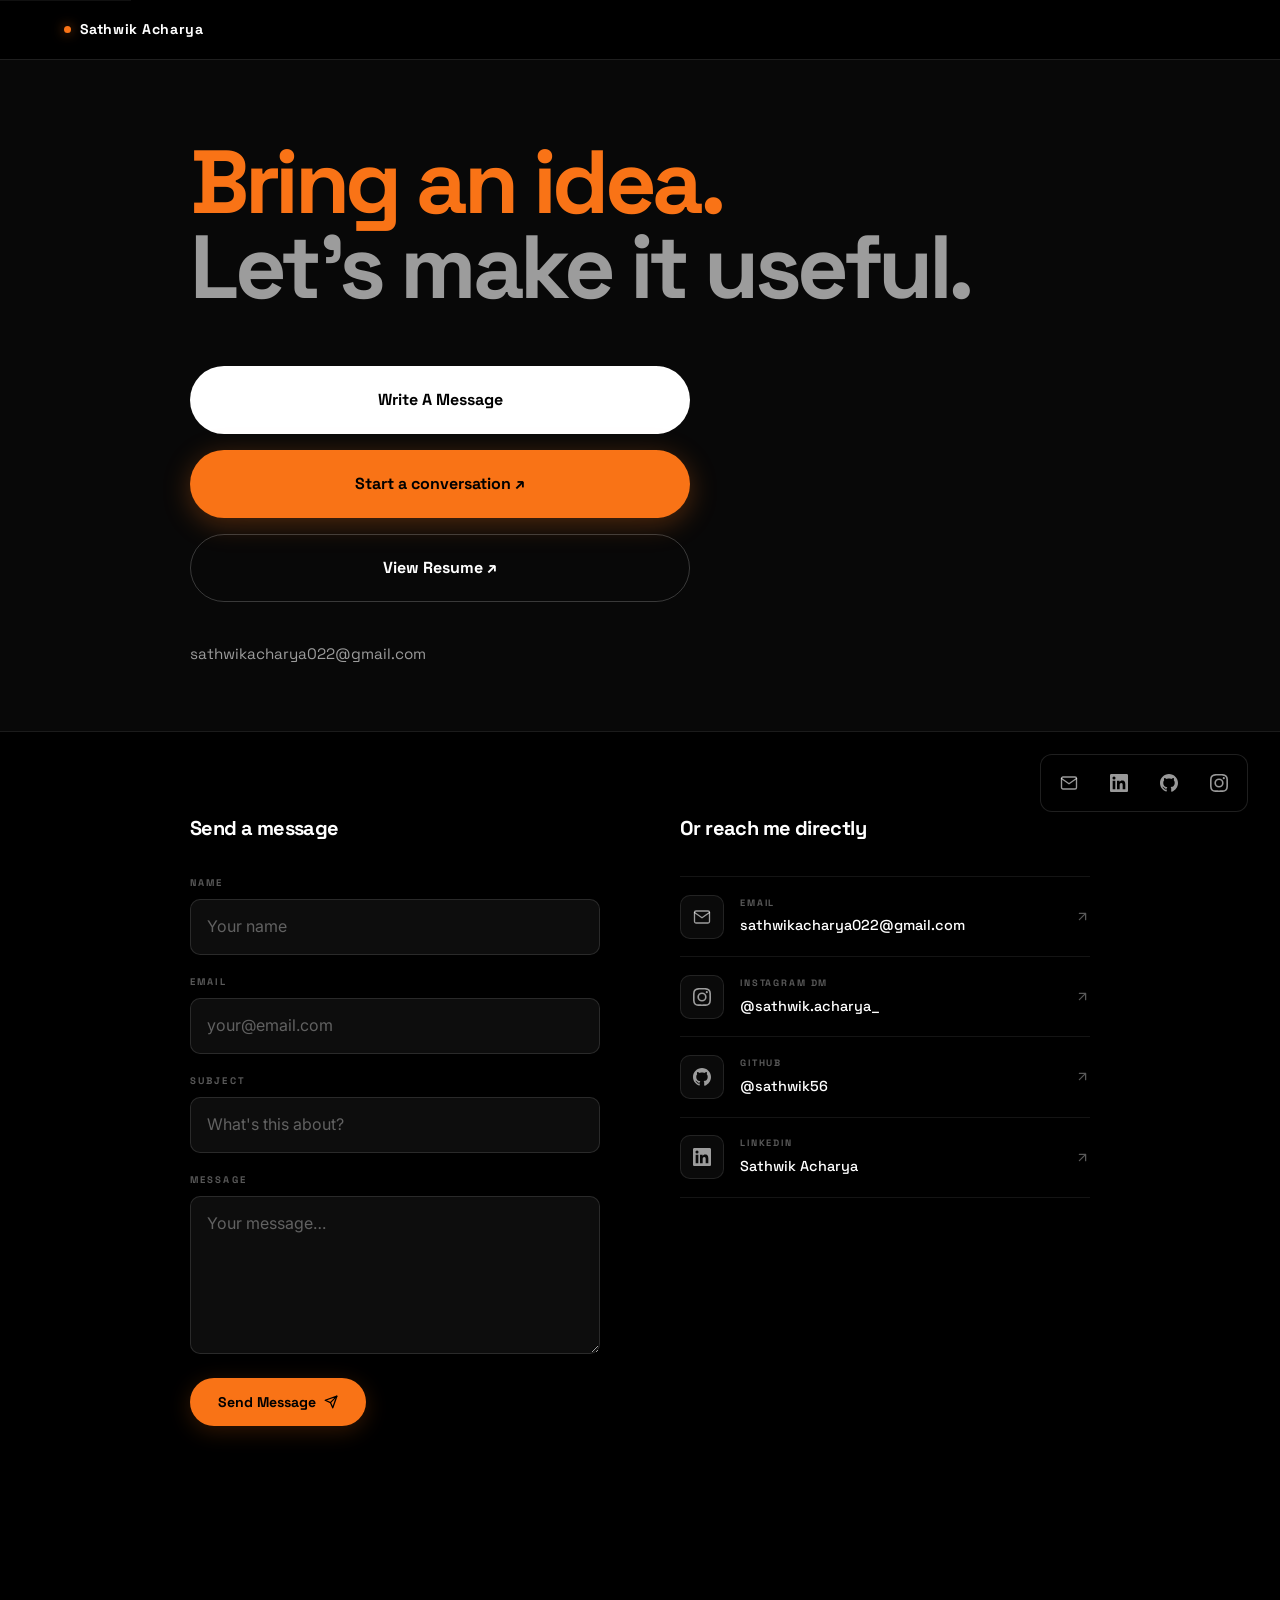
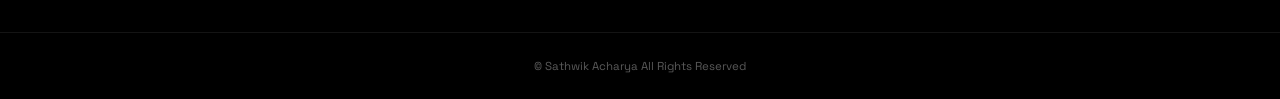
==== commit 7fef2dd3: "Initial commit" ====
--- a/contact.html
+++ b/contact.html
@@ -1,197 +1,190 @@
-<!DOCTYPE html>
+﻿<!DOCTYPE html>
 <html lang="en">
-
 <head>
-    <meta charset="UTF-8">
-    <meta name="viewport" content="width=device-width, initial-scale=1.0">
-    <meta name="description"
-        content="Get in touch with Sathwik Acharya — aspiring developer open to collaborations and conversations.">
-    <meta name="author" content="Sathwik Acharya">
-    <meta property="og:title" content="Contact — Sathwik Acharya">
-    <meta property="og:description" content="Get in touch with Sathwik Acharya — aspiring developer.">
-    <meta property="og:type" content="website">
-    <meta property="og:image" content="https://sathwik56.github.io/images/profile1.jpg">
-    <meta name="twitter:card" content="summary_large_image">
-    <meta name="twitter:image" content="https://sathwik56.github.io/images/profile1.jpg">
-    <meta name="theme-color" content="#080808">
-    <title>Contact — Sathwik Acharya</title>
-    <link rel="icon" type="image/jpeg" href="images/profile1.jpg">
-    <link rel="preconnect" href="https://fonts.googleapis.com">
-    <link rel="preconnect" href="https://fonts.gstatic.com" crossorigin>
-    <link href="https://fonts.googleapis.com/css2?family=Inter:wght@300;400;500;600;700;800;900&display=swap"
-        rel="stylesheet">
-    <link rel="stylesheet" href="contact.css">
+  <meta charset="UTF-8">
+  <meta name="viewport" content="width=device-width, initial-scale=1.0">
+  <meta name="description" content="Get in touch with Sathwik Acharya — aspiring developer open to collaborations and conversations.">
+  <meta name="author" content="Sathwik Acharya">
+  <meta property="og:title" content="Contact — Sathwik Acharya">
+  <meta property="og:description" content="Get in touch with Sathwik Acharya — aspiring developer.">
+  <meta property="og:type" content="website">
+  <meta property="og:image" content="https://sathwik56.github.io/images/profile1.jpg">
+  <meta name="theme-color" content="#000000">
+  <link rel="canonical" href="https://sathwik56.github.io/contact.html">
+  <link rel="icon" type="image/jpeg" href="images/profile1.jpg">
+  <link rel="preconnect" href="https://fonts.googleapis.com">
+  <link rel="preconnect" href="https://fonts.gstatic.com" crossorigin>
+  <link href="https://fonts.googleapis.com/css2?family=Space+Grotesk:wght@300;400;500;600;700&family=Inter:wght@400;500;600;700;800&display=swap" rel="stylesheet">
+  <title>Contact — Sathwik Acharya</title>
+  <link rel="stylesheet" href="contact.css">
 </head>
-
 <body>
 
-    <div class="bg-grid" aria-hidden="true"></div>
-    <div class="bg-glow" aria-hidden="true"></div>
+  <a class="skip-link" href="#main-content">Skip to content</a>
 
-    <!-- NAV -->
-    <header class="c-header">
-        <nav class="c-nav">
-            <a href="index.html" class="c-logo" aria-label="Back to portfolio">
-                Sathwik<span>.</span>
-            </a>
-            <a href="index.html" class="c-back-link" aria-label="Back to portfolio">
-                ← Back to Portfolio
-            </a>
-        </nav>
-    </header>
+  <!-- Opening intro -->
+  <div id="loader" aria-hidden="true">
+    <div class="loader-content">
+      <span class="loader-kicker">SATHWIK ACHARYA</span>
+      <strong class="loader-title">Making ideas useful.</strong>
+      <span class="loader-role">Contact / collaboration</span>
+      <div class="loader-progress"><span></span></div>
+    </div>
+  </div>
 
-    <main class="c-main">
+  <!-- Back to top -->
+  <button id="btt" aria-label="Back to top">
+    <svg width="16" height="16" viewBox="0 0 24 24" fill="none" stroke="currentColor" stroke-width="2.5" stroke-linecap="round" stroke-linejoin="round"><polyline points="18 15 12 9 6 15"/></svg>
+  </button>
 
-        <div class="c-content">
+  <!-- Site header -->
+  <div class="top-bar">
+    <a href="index.html" class="top-handle">Sathwik Acharya</a>
+  </div>
 
-            <!-- Heading -->
-            <div class="c-heading reveal">
-                <p class="c-label">CONTACT</p>
-                <h1>Let's build <span>something.</span></h1>
-                <p class="c-subtitle">
-                    I'm open to conversations about web development,
-                    collaborations, or just saying hello.
-                </p>
-            </div>
+  <!-- Social navigation -->
+  <nav class="icon-rail" aria-label="Social links">
+    <a href="mailto:sathwikacharya022@gmail.com" class="rail-icon" aria-label="Email">
+      <svg width="18" height="18" viewBox="0 0 24 24" fill="none" stroke="currentColor" stroke-width="1.8" stroke-linecap="round" stroke-linejoin="round"><path d="M4 4h16c1.1 0 2 .9 2 2v12c0 1.1-.9 2-2 2H4c-1.1 0-2-.9-2-2V6c0-1.1.9-2 2-2z"/><polyline points="22,6 12,13 2,6"/></svg>
+    </a>
+    <a href="https://in.linkedin.com/in/sathwik-acharya-07447a357" target="_blank" rel="noopener noreferrer" class="rail-icon" aria-label="LinkedIn">
+      <svg width="18" height="18" viewBox="0 0 24 24" fill="currentColor"><path d="M20.447 20.452h-3.554v-5.569c0-1.328-.027-3.037-1.852-3.037-1.853 0-2.136 1.445-2.136 2.939v5.667H9.351V9h3.414v1.561h.046c.477-.9 1.637-1.85 3.37-1.85 3.601 0 4.267 2.37 4.267 5.455v6.286zM5.337 7.433a2.062 2.062 0 01-2.063-2.065 2.064 2.064 0 112.063 2.065zm1.782 13.019H3.555V9h3.564v11.452zM22.225 0H1.771C.792 0 0 .774 0 1.729v20.542C0 23.227.792 24 1.771 24h20.451C23.2 24 24 23.227 24 22.271V1.729C24 .774 23.2 0 22.222 0h.003z"/></svg>
+    </a>
+    <a href="https://github.com/sathwik56" target="_blank" rel="noopener noreferrer" class="rail-icon" aria-label="GitHub">
+      <svg width="18" height="18" viewBox="0 0 24 24" fill="currentColor"><path d="M12 0C5.37 0 0 5.37 0 12c0 5.3 3.438 9.8 8.205 11.385.6.113.82-.258.82-.577 0-.285-.01-1.04-.015-2.04-3.338.724-4.042-1.61-4.042-1.61C4.422 18.07 3.633 17.7 3.633 17.7c-1.087-.744.084-.729.084-.729 1.205.084 1.838 1.236 1.838 1.236 1.07 1.835 2.809 1.305 3.495.998.108-.776.417-1.305.76-1.605-2.665-.3-5.466-1.332-5.466-5.93 0-1.31.465-2.38 1.235-3.22-.135-.303-.54-1.523.105-3.176 0 0 1.005-.322 3.3 1.23.96-.267 1.98-.399 3-.405 1.02.006 2.04.138 3 .405 2.28-1.552 3.285-1.23 3.285-1.23.645 1.653.24 2.873.12 3.176.765.84 1.23 1.91 1.23 3.22 0 4.61-2.805 5.625-5.475 5.92.42.36.81 1.096.81 2.22 0 1.606-.015 2.896-.015 3.286 0 .315.21.69.825.57C20.565 21.795 24 17.295 24 12c0-6.63-5.37-12-12-12"/></svg>
+    </a>
+    <a href="https://www.instagram.com/sathwik.acharya_/" target="_blank" rel="noopener noreferrer" class="rail-icon" aria-label="Instagram">
+      <svg width="18" height="18" viewBox="0 0 24 24" fill="currentColor"><path d="M12 2.163c3.204 0 3.584.012 4.85.07 3.252.148 4.771 1.691 4.919 4.919.058 1.265.069 1.645.069 4.849 0 3.205-.012 3.584-.069 4.849-.149 3.225-1.664 4.771-4.919 4.919-1.266.058-1.644.07-4.85.07-3.204 0-3.584-.012-4.849-.07-3.26-.149-4.771-1.699-4.919-4.92-.058-1.265-.07-1.644-.07-4.849 0-3.204.013-3.583.07-4.849.149-3.227 1.664-4.771 4.919-4.919 1.266-.057 1.645-.069 4.849-.069zM12 0C8.741 0 8.333.014 7.053.072 2.695.272.273 2.69.073 7.052.014 8.333 0 8.741 0 12c0 3.259.014 3.668.072 4.948.2 4.358 2.618 6.78 6.98 6.98C8.333 23.986 8.741 24 12 24c3.259 0 3.668-.014 4.948-.072 4.354-.2 6.782-2.618 6.979-6.98.059-1.28.073-1.689.073-4.948 0-3.259-.014-3.667-.072-4.947-.196-4.354-2.617-6.78-6.979-6.98C15.668.014 15.259 0 12 0zm0 5.838a6.162 6.162 0 100 12.324 6.162 6.162 0 000-12.324zM12 16a4 4 0 110-8 4 4 0 010 8zm6.406-11.845a1.44 1.44 0 100 2.881 1.44 1.44 0 000-2.881z"/></svg>
+    </a>
+  </nav>
 
-            <!-- Two column layout: form + links -->
-            <div class="c-grid reveal">
+  <main id="main-content">
 
-                <!-- Contact Form -->
-                <div class="c-form-wrap">
-                    <form class="c-form" id="contact-form" novalidate>
-                        <div class="c-field">
-                            <label for="cf-name">Name</label>
-                            <input type="text" id="cf-name" name="name" placeholder="Your name" autocomplete="name"
-                                required>
-                        </div>
-                        <div class="c-field">
-                            <label for="cf-email">Email</label>
-                            <input type="email" id="cf-email" name="email" placeholder="your@email.com"
-                                autocomplete="email" required>
-                        </div>
-                        <div class="c-field">
-                            <label for="cf-message">Message</label>
-                            <textarea id="cf-message" name="message" rows="5" placeholder="Your message"
-                                required></textarea>
-                        </div>
-                        <button type="submit" class="c-submit" id="cf-submit">
-                            <span id="cf-btn-text">Send Message</span>
-                            <svg width="14" height="14" viewBox="0 0 24 24" fill="none" stroke="currentColor"
-                                stroke-width="2" stroke-linecap="round" stroke-linejoin="round" aria-hidden="true">
-                                <line x1="22" y1="2" x2="11" y2="13" />
-                                <polygon points="22 2 15 22 11 13 2 9 22 2" />
-                            </svg>
-                        </button>
-                        <p class="c-form-note" id="cf-note" aria-live="polite"></p>
-                    </form>
-                </div>
+    <!-- ── HERO WRAPPER (Matte Background) ── -->
+    <div class="section-wrapper contact-hero-wrapper bg-matte-1">
+      <!-- ── HERO HEADING ── -->
+      <section class="ct-hero">
+      <div class="ct-inner">
+        <h1 class="ct-big reveal"><span class="accent-word">Bring an idea.</span><br>Let's make it useful.</h1>
 
-                <!-- Contact links -->
-                <div class="c-links-col">
-                    <p class="c-links-title">Or reach me directly</p>
-
-                    <a href="mailto:sathwikacharya022@gmail.com" class="c-item" aria-label="Send email">
-                        <div class="c-item-icon">
-                            <svg width="18" height="18" viewBox="0 0 24 24" fill="none" stroke="currentColor"
-                                stroke-width="2" stroke-linecap="round" stroke-linejoin="round" aria-hidden="true">
-                                <path d="M4 4h16c1.1 0 2 .9 2 2v12c0 1.1-.9 2-2 2H4c-1.1 0-2-.9-2-2V6c0-1.1.9-2 2-2z" />
-                                <polyline points="22,6 12,13 2,6" />
-                            </svg>
-                        </div>
-                        <div class="c-item-left">
-                            <span class="c-item-label">Email</span>
-                            <strong class="c-item-value">sathwikacharya022@gmail.com</strong>
-                        </div>
-                        <span class="c-arrow" aria-hidden="true">↗</span>
-                    </a>
-
-                    <a href="https://www.instagram.com/sathwik.acharya_/" target="_blank" rel="noopener noreferrer"
-                        class="c-item" aria-label="Open Instagram profile">
-                        <div class="c-item-icon">
-                            <svg width="18" height="18" viewBox="0 0 24 24" fill="currentColor" aria-hidden="true">
-                                <path
-                                    d="M12 2.163c3.204 0 3.584.012 4.85.07 3.252.148 4.771 1.691 4.919 4.919.058 1.265.069 1.645.069 4.849 0 3.205-.012 3.584-.069 4.849-.149 3.225-1.664 4.771-4.919 4.919-1.266.058-1.644.07-4.85.07-3.204 0-3.584-.012-4.849-.07-3.26-.149-4.771-1.699-4.919-4.92-.058-1.265-.07-1.644-.07-4.849 0-3.204.013-3.583.07-4.849.149-3.227 1.664-4.771 4.919-4.919 1.266-.057 1.645-.069 4.849-.069zM12 0C8.741 0 8.333.014 7.053.072 2.695.272.273 2.69.073 7.052.014 8.333 0 8.741 0 12c0 3.259.014 3.668.072 4.948.2 4.358 2.618 6.78 6.98 6.98C8.333 23.986 8.741 24 12 24c3.259 0 3.668-.014 4.948-.072 4.354-.2 6.782-2.618 6.979-6.98.059-1.28.073-1.689.073-4.948 0-3.259-.014-3.667-.072-4.947-.196-4.354-2.617-6.78-6.979-6.98C15.668.014 15.259 0 12 0zm0 5.838a6.162 6.162 0 100 12.324 6.162 6.162 0 000-12.324zM12 16a4 4 0 110-8 4 4 0 010 8zm6.406-11.845a1.44 1.44 0 100 2.881 1.44 1.44 0 000-2.881z" />
-                            </svg>
-                        </div>
-                        <div class="c-item-left">
-                            <span class="c-item-label">Instagram</span>
-                            <strong class="c-item-value">@sathwik.acharya_</strong>
-                        </div>
-                        <span class="c-arrow" aria-hidden="true">↗</span>
-                    </a>
-
-                    <a href="https://in.linkedin.com/in/sathwik-acharya-07447a357" target="_blank"
-                        rel="noopener noreferrer" class="c-item" aria-label="Open LinkedIn profile">
-                        <div class="c-item-icon">
-                            <svg width="18" height="18" viewBox="0 0 24 24" fill="currentColor" aria-hidden="true">
-                                <path
-                                    d="M20.447 20.452h-3.554v-5.569c0-1.328-.027-3.037-1.852-3.037-1.853 0-2.136 1.445-2.136 2.939v5.667H9.351V9h3.414v1.561h.046c.477-.9 1.637-1.85 3.37-1.85 3.601 0 4.267 2.37 4.267 5.455v6.286zM5.337 7.433a2.062 2.062 0 01-2.063-2.065 2.064 2.064 0 112.063 2.065zm1.782 13.019H3.555V9h3.564v11.452zM22.225 0H1.771C.792 0 0 .774 0 1.729v20.542C0 23.227.792 24 1.771 24h20.451C23.2 24 24 23.227 24 22.271V1.729C24 .774 23.2 0 22.222 0h.003z" />
-                            </svg>
-                        </div>
-                        <div class="c-item-left">
-                            <span class="c-item-label">LinkedIn</span>
-                            <strong class="c-item-value">Sathwik Acharya</strong>
-                        </div>
-                        <span class="c-arrow" aria-hidden="true">↗</span>
-                    </a>
-
-                    <a href="https://github.com/sathwik56" target="_blank" rel="noopener noreferrer" class="c-item"
-                        aria-label="Open GitHub profile">
-                        <div class="c-item-icon">
-                            <svg width="18" height="18" viewBox="0 0 24 24" fill="currentColor" aria-hidden="true">
-                                <path
-                                    d="M12 0C5.37 0 0 5.37 0 12c0 5.3 3.438 9.8 8.205 11.385.6.113.82-.258.82-.577 0-.285-.01-1.04-.015-2.04-3.338.724-4.042-1.61-4.042-1.61C4.422 18.07 3.633 17.7 3.633 17.7c-1.087-.744.084-.729.084-.729 1.205.084 1.838 1.236 1.838 1.236 1.07 1.835 2.809 1.305 3.495.998.108-.776.417-1.305.76-1.605-2.665-.3-5.466-1.332-5.466-5.93 0-1.31.465-2.38 1.235-3.22-.135-.303-.54-1.523.105-3.176 0 0 1.005-.322 3.3 1.23.96-.267 1.98-.399 3-.405 1.02.006 2.04.138 3 .405 2.28-1.552 3.285-1.23 3.285-1.23.645 1.653.24 2.873.12 3.176.765.84 1.23 1.91 1.23 3.22 0 4.61-2.805 5.625-5.475 5.92.42.36.81 1.096.81 2.22 0 1.606-.015 2.896-.015 3.286 0 .315.21.69.825.57C20.565 21.795 24 17.295 24 12c0-6.63-5.37-12-12-12" />
-                            </svg>
-                        </div>
-                        <div class="c-item-left">
-                            <span class="c-item-label">GitHub</span>
-                            <strong class="c-item-value">@sathwik56</strong>
-                        </div>
-                        <span class="c-arrow" aria-hidden="true">↗</span>
-                    </a>
-
-                </div>
-            </div>
-
+        <!-- Quick contact actions -->
+        <div class="ct-pills reveal">
+          <a href="mailto:sathwikacharya022@gmail.com" class="pill-btn pill-white">Write A Message</a>
+          <a href="https://www.instagram.com/sathwik.acharya_/" target="_blank" rel="noopener noreferrer" class="pill-btn pill-orange">Start a conversation ↗</a>
+          <a href="resume.pdf" target="_blank" rel="noopener noreferrer" class="pill-btn pill-outline">View Resume ↗</a>
         </div>
 
-    </main>
+        <p class="ct-email-row reveal">
+          <a href="mailto:sathwikacharya022@gmail.com">sathwikacharya022@gmail.com</a>
+        </p>
+      </div>
+    </section>
+    </div>
 
-    <!-- FOOTER -->
-    <footer class="c-page-footer">
-        <div class="c-page-footer-left">
-            <strong>Sathwik<span>.</span></strong>
-            <p>&copy; 2026 Sathwik Acharya. All Rights Reserved.</p>
+    <!-- ── FORM WRAPPER (Black Background) ── -->
+    <div class="section-wrapper bg-black">
+      <!-- ── CONTACT FORM + LINKS ── -->
+      <section class="ct-form-section">
+      <div class="ct-inner">
+        <div class="ct-grid">
+
+          <!-- Form -->
+          <div class="ct-form-col reveal">
+            <h2 class="ct-section-title">Send a message</h2>
+            <form class="ct-form" id="contact-form" novalidate aria-label="Contact form">
+
+              <div class="ct-field">
+                <label for="cf-name">Name</label>
+                <input type="text" id="cf-name" name="name" placeholder="Your name" autocomplete="name" required aria-required="true">
+              </div>
+              <div class="ct-field">
+                <label for="cf-email">Email</label>
+                <input type="email" id="cf-email" name="email" placeholder="your@email.com" autocomplete="email" required aria-required="true">
+              </div>
+              <div class="ct-field">
+                <label for="cf-subject">Subject</label>
+                <input type="text" id="cf-subject" name="subject" placeholder="What's this about?" autocomplete="off">
+              </div>
+              <div class="ct-field">
+                <label for="cf-message">Message</label>
+                <textarea id="cf-message" name="message" rows="5" placeholder="Your message…" required aria-required="true"></textarea>
+              </div>
+
+              <button type="submit" class="ct-submit" id="cf-submit">
+                <span id="cf-btn-text">Send Message</span>
+                <svg width="14" height="14" viewBox="0 0 24 24" fill="none" stroke="currentColor" stroke-width="2.2" stroke-linecap="round" stroke-linejoin="round" aria-hidden="true"><line x1="22" y1="2" x2="11" y2="13"/><polygon points="22 2 15 22 11 13 2 9 22 2"/></svg>
+              </button>
+
+              <p class="ct-note" id="cf-note" aria-live="polite" aria-atomic="true"></p>
+            </form>
+          </div>
+
+          <!-- Direct links -->
+          <div class="ct-links-col reveal" style="transition-delay:.15s;">
+            <h2 class="ct-section-title">Or reach me directly</h2>
+
+            <a href="mailto:sathwikacharya022@gmail.com" class="ct-link-row" aria-label="Email">
+              <div class="ct-link-icon">
+                <svg width="18" height="18" viewBox="0 0 24 24" fill="none" stroke="currentColor" stroke-width="1.75" stroke-linecap="round" stroke-linejoin="round"><path d="M4 4h16c1.1 0 2 .9 2 2v12c0 1.1-.9 2-2 2H4c-1.1 0-2-.9-2-2V6c0-1.1.9-2 2-2z"/><polyline points="22,6 12,13 2,6"/></svg>
+              </div>
+              <div class="ct-link-text">
+                <span class="ct-link-label">Email</span>
+                <strong class="ct-link-val">sathwikacharya022@gmail.com</strong>
+              </div>
+              <svg class="ct-link-arr" width="15" height="15" viewBox="0 0 24 24" fill="none" stroke="currentColor" stroke-width="2" stroke-linecap="round" stroke-linejoin="round"><path d="M7 17L17 7M17 7H7M17 7v10"/></svg>
+            </a>
+
+            <a href="https://www.instagram.com/sathwik.acharya_/" target="_blank" rel="noopener noreferrer" class="ct-link-row" aria-label="Instagram DM">
+              <div class="ct-link-icon">
+                <svg width="18" height="18" viewBox="0 0 24 24" fill="currentColor"><path d="M12 2.163c3.204 0 3.584.012 4.85.07 3.252.148 4.771 1.691 4.919 4.919.058 1.265.069 1.645.069 4.849 0 3.205-.012 3.584-.069 4.849-.149 3.225-1.664 4.771-4.919 4.919-1.266.058-1.644.07-4.85.07-3.204 0-3.584-.012-4.849-.07-3.26-.149-4.771-1.699-4.919-4.92-.058-1.265-.07-1.644-.07-4.849 0-3.204.013-3.583.07-4.849.149-3.227 1.664-4.771 4.919-4.919 1.266-.057 1.645-.069 4.849-.069zM12 0C8.741 0 8.333.014 7.053.072 2.695.272.273 2.69.073 7.052.014 8.333 0 8.741 0 12c0 3.259.014 3.668.072 4.948.2 4.358 2.618 6.78 6.98 6.98C8.333 23.986 8.741 24 12 24c3.259 0 3.668-.014 4.948-.072 4.354-.2 6.782-2.618 6.979-6.98.059-1.28.073-1.689.073-4.948 0-3.259-.014-3.667-.072-4.947-.196-4.354-2.617-6.78-6.979-6.98C15.668.014 15.259 0 12 0zm0 5.838a6.162 6.162 0 100 12.324 6.162 6.162 0 000-12.324zM12 16a4 4 0 110-8 4 4 0 010 8zm6.406-11.845a1.44 1.44 0 100 2.881 1.44 1.44 0 000-2.881z"/></svg>
+              </div>
+              <div class="ct-link-text">
+                <span class="ct-link-label">Instagram DM</span>
+                <strong class="ct-link-val">@sathwik.acharya_</strong>
+              </div>
+              <svg class="ct-link-arr" width="15" height="15" viewBox="0 0 24 24" fill="none" stroke="currentColor" stroke-width="2" stroke-linecap="round" stroke-linejoin="round"><path d="M7 17L17 7M17 7H7M17 7v10"/></svg>
+            </a>
+
+            <a href="https://github.com/sathwik56" target="_blank" rel="noopener noreferrer" class="ct-link-row" aria-label="GitHub">
+              <div class="ct-link-icon">
+                <svg width="18" height="18" viewBox="0 0 24 24" fill="currentColor"><path d="M12 0C5.37 0 0 5.37 0 12c0 5.3 3.438 9.8 8.205 11.385.6.113.82-.258.82-.577 0-.285-.01-1.04-.015-2.04-3.338.724-4.042-1.61-4.042-1.61C4.422 18.07 3.633 17.7 3.633 17.7c-1.087-.744.084-.729.084-.729 1.205.084 1.838 1.236 1.838 1.236 1.07 1.835 2.809 1.305 3.495.998.108-.776.417-1.305.76-1.605-2.665-.3-5.466-1.332-5.466-5.93 0-1.31.465-2.38 1.235-3.22-.135-.303-.54-1.523.105-3.176 0 0 1.005-.322 3.3 1.23.96-.267 1.98-.399 3-.405 1.02.006 2.04.138 3 .405 2.28-1.552 3.285-1.23 3.285-1.23.645 1.653.24 2.873.12 3.176.765.84 1.23 1.91 1.23 3.22 0 4.61-2.805 5.625-5.475 5.92.42.36.81 1.096.81 2.22 0 1.606-.015 2.896-.015 3.286 0 .315.21.69.825.57C20.565 21.795 24 17.295 24 12c0-6.63-5.37-12-12-12"/></svg>
+              </div>
+              <div class="ct-link-text">
+                <span class="ct-link-label">GitHub</span>
+                <strong class="ct-link-val">@sathwik56</strong>
+              </div>
+              <svg class="ct-link-arr" width="15" height="15" viewBox="0 0 24 24" fill="none" stroke="currentColor" stroke-width="2" stroke-linecap="round" stroke-linejoin="round"><path d="M7 17L17 7M17 7H7M17 7v10"/></svg>
+            </a>
+
+            <a href="https://in.linkedin.com/in/sathwik-acharya-07447a357" target="_blank" rel="noopener noreferrer" class="ct-link-row" aria-label="LinkedIn">
+              <div class="ct-link-icon">
+                <svg width="18" height="18" viewBox="0 0 24 24" fill="currentColor"><path d="M20.447 20.452h-3.554v-5.569c0-1.328-.027-3.037-1.852-3.037-1.853 0-2.136 1.445-2.136 2.939v5.667H9.351V9h3.414v1.561h.046c.477-.9 1.637-1.85 3.37-1.85 3.601 0 4.267 2.37 4.267 5.455v6.286zM5.337 7.433a2.062 2.062 0 01-2.063-2.065 2.064 2.064 0 112.063 2.065zm1.782 13.019H3.555V9h3.564v11.452zM22.225 0H1.771C.792 0 0 .774 0 1.729v20.542C0 23.227.792 24 1.771 24h20.451C23.2 24 24 23.227 24 22.271V1.729C24 .774 23.2 0 22.222 0h.003z"/></svg>
+              </div>
+              <div class="ct-link-text">
+                <span class="ct-link-label">LinkedIn</span>
+                <strong class="ct-link-val">Sathwik Acharya</strong>
+              </div>
+              <svg class="ct-link-arr" width="15" height="15" viewBox="0 0 24 24" fill="none" stroke="currentColor" stroke-width="2" stroke-linecap="round" stroke-linejoin="round"><path d="M7 17L17 7M17 7H7M17 7v10"/></svg>
+            </a>
+
+          </div>
         </div>
-        <div class="c-page-footer-links">
-            <a href="https://github.com/sathwik56" target="_blank" rel="noopener noreferrer" aria-label="GitHub">
-                <svg width="15" height="15" viewBox="0 0 24 24" fill="currentColor" aria-hidden="true">
-                    <path
-                        d="M12 0C5.37 0 0 5.37 0 12c0 5.3 3.438 9.8 8.205 11.385.6.113.82-.258.82-.577 0-.285-.01-1.04-.015-2.04-3.338.724-4.042-1.61-4.042-1.61C4.422 18.07 3.633 17.7 3.633 17.7c-1.087-.744.084-.729.084-.729 1.205.084 1.838 1.236 1.838 1.236 1.07 1.835 2.809 1.305 3.495.998.108-.776.417-1.305.76-1.605-2.665-.3-5.466-1.332-5.466-5.93 0-1.31.465-2.38 1.235-3.22-.135-.303-.54-1.523.105-3.176 0 0 1.005-.322 3.3 1.23.96-.267 1.98-.399 3-.405 1.02.006 2.04.138 3 .405 2.28-1.552 3.285-1.23 3.285-1.23.645 1.653.24 2.873.12 3.176.765.84 1.23 1.91 1.23 3.22 0 4.61-2.805 5.625-5.475 5.92.42.36.81 1.096.81 2.22 0 1.606-.015 2.896-.015 3.286 0 .315.21.69.825.57C20.565 21.795 24 17.295 24 12c0-6.63-5.37-12-12-12" />
-                </svg>
-                <span>GitHub</span>
-            </a>
-            <a href="https://in.linkedin.com/in/sathwik-acharya-07447a357" target="_blank" rel="noopener noreferrer"
-                aria-label="LinkedIn">
-                <svg width="15" height="15" viewBox="0 0 24 24" fill="currentColor" aria-hidden="true">
-                    <path
-                        d="M20.447 20.452h-3.554v-5.569c0-1.328-.027-3.037-1.852-3.037-1.853 0-2.136 1.445-2.136 2.939v5.667H9.351V9h3.414v1.561h.046c.477-.9 1.637-1.85 3.37-1.85 3.601 0 4.267 2.37 4.267 5.455v6.286zM5.337 7.433a2.062 2.062 0 01-2.063-2.065 2.064 2.064 0 112.063 2.065zm1.782 13.019H3.555V9h3.564v11.452zM22.225 0H1.771C.792 0 0 .774 0 1.729v20.542C0 23.227.792 24 1.771 24h20.451C23.2 24 24 23.227 24 22.271V1.729C24 .774 23.2 0 22.222 0h.003z" />
-                </svg>
-                <span>LinkedIn</span>
-            </a>
-            <a href="https://www.instagram.com/sathwik.acharya_/" target="_blank" rel="noopener noreferrer"
-                aria-label="Instagram">
-                <svg width="15" height="15" viewBox="0 0 24 24" fill="currentColor" aria-hidden="true">
-                    <path
-                        d="M12 2.163c3.204 0 3.584.012 4.85.07 3.252.148 4.771 1.691 4.919 4.919.058 1.265.069 1.645.069 4.849 0 3.205-.012 3.584-.069 4.849-.149 3.225-1.664 4.771-4.919 4.919-1.266.058-1.644.07-4.85.07-3.204 0-3.584-.012-4.849-.07-3.26-.149-4.771-1.699-4.919-4.92-.058-1.265-.07-1.644-.07-4.849 0-3.204.013-3.583.07-4.849.149-3.227 1.664-4.771 4.919-4.919 1.266-.057 1.645-.069 4.849-.069zM12 0C8.741 0 8.333.014 7.053.072 2.695.272.273 2.69.073 7.052.014 8.333 0 8.741 0 12c0 3.259.014 3.668.072 4.948.2 4.358 2.618 6.78 6.98 6.98C8.333 23.986 8.741 24 12 24c3.259 0 3.668-.014 4.948-.072 4.354-.2 6.782-2.618 6.979-6.98.059-1.28.073-1.689.073-4.948 0-3.259-.014-3.667-.072-4.947-.196-4.354-2.617-6.78-6.979-6.98C15.668.014 15.259 0 12 0zm0 5.838a6.162 6.162 0 100 12.324 6.162 6.162 0 000-12.324zM12 16a4 4 0 110-8 4 4 0 010 8zm6.406-11.845a1.44 1.44 0 100 2.881 1.44 1.44 0 000-2.881z" />
-                </svg>
-                <span>Instagram</span>
-            </a>
+      </div>
+    </section>
+    </div>
+
+    <!-- ── FOOTER WRAPPER (Black Background) ── -->
+    <div class="section-wrapper footer-wrapper bg-black">
+      <!-- ── FOOTER ── -->
+      <footer class="site-footer">
+        <div class="footer-bottom">
+          <span>&copy; Sathwik Acharya All Rights Reserved</span>
         </div>
-    </footer>
+      </footer>
+    </div>
 
-    <script src="contact.js"></script>
+  </main>
+
+  <script src="contact.js"></script>
 </body>
-
-</html>+</html>
--- a/contact.css
+++ b/contact.css
@@ -1,707 +1,325 @@
-/* =========================
-   DESIGN TOKENS
-========================= */
+﻿/* ================================================================
+   SATHWIK ACHARYA — Contact Page | contact.css
+   Matches index.html: black bg · orange accent · Space Grotesk
+================================================================ */
 
 :root {
-    --bg:          #070709;
-    --surface:     #101014;
-    --surface-2:   #141419;
-    --border:      #212127;
-    --text:        #f5f5f7;
-    --text-dim:    #8b8b96;
-    --text-mute:   #6b6b76;
-    --accent-1:    #7c5cff;
-    --accent-2:    #5cd6ff;
-    --grad-accent: linear-gradient(120deg, var(--accent-1), var(--accent-2));
-    --grad-text:   linear-gradient(120deg, #ffffff 0%, #d8d2ff 30%, #9fd8ff 70%, #ffffff 100%);
-    --font:        'Inter', Arial, Helvetica, sans-serif;
-}
-
-
-/* =========================
-   RESET & BASE
-========================= */
-
-*,
-*::before,
-*::after {
-    margin: 0;
-    padding: 0;
-    box-sizing: border-box;
-}
-
-html {
-    scroll-behavior: smooth;
-    overflow-x: clip;
-}
-
+  --bg:        #000000;
+  --bg-2:      #080808;
+  --bg-3:      #0c0c0c;
+  --surface:   #111111;
+  --border:    rgba(255,255,255,.1);
+  --text:      #ffffff;
+  --text-2:    rgba(255,255,255,.6);
+  --text-3:    rgba(255,255,255,.35);
+  --accent:    #f97316;
+  --accent-bg: rgba(249,115,22,.1);
+  --green:     #4ade80;
+  --top-h:     60px;
+  --ease:      cubic-bezier(.4,0,.2,1);
+  --spring:    cubic-bezier(.34,1.56,.64,1);
+  --fu:        "Space Grotesk",-apple-system,sans-serif;
+  --fb:        "Inter",-apple-system,sans-serif;
+}
+
+*,*::before,*::after { box-sizing:border-box; margin:0; padding:0; }
+html { scroll-behavior:smooth; overflow-x:hidden; -webkit-text-size-adjust:100%; }
 body {
-    font-family: var(--font);
-    background: var(--bg);
-    color: var(--text);
-    line-height: 1.6;
-    min-height: 100vh;
-    overflow-x: hidden;
-    -webkit-font-smoothing: antialiased;
-}
-
-a {
-    color: inherit;
-    text-decoration: none;
-}
-
-::selection {
-    background: rgba(124, 92, 255, 0.35);
-    color: #fff;
-}
-
-
-/* =========================
-   BACKGROUND
-========================= */
-
-.bg-grid {
-    position: fixed;
-    inset: 0;
-    z-index: -2;
-    background-image:
-        linear-gradient(rgba(255, 255, 255, 0.028) 1px, transparent 1px),
-        linear-gradient(90deg, rgba(255, 255, 255, 0.028) 1px, transparent 1px);
-    background-size: 70px 70px;
-    mask-image: radial-gradient(ellipse 90% 70% at 50% 0%, black, transparent 85%);
-    pointer-events: none;
-}
-
-.bg-glow {
-    position: fixed;
-    width: 600px;
-    height: 600px;
-    border-radius: 50%;
-    filter: blur(140px);
-    opacity: 0.08;
-    pointer-events: none;
-    z-index: -1;
-    top: -120px;
-    left: 50%;
-    transform: translateX(-50%);
-    background: radial-gradient(circle, #7c5cff, transparent 70%);
-}
-
-
-/* =========================
-   HEADER
-========================= */
-
-.c-header {
-    position: fixed;
-    top: 0;
-    left: 0;
-    width: 100%;
-    z-index: 100;
-    background: rgba(7, 7, 9, 0.55);
-    backdrop-filter: blur(24px) saturate(140%);
-    -webkit-backdrop-filter: blur(24px) saturate(140%);
-    border-bottom: 1px solid rgba(255, 255, 255, 0.07);
-}
-
-.c-nav {
-    max-width: 1200px;
-    margin: auto;
-    padding: 0 30px;
-    height: 70px;
-    display: flex;
-    align-items: center;
-    justify-content: space-between;
-}
-
-.c-logo {
-    font-size: 22px;
-    font-weight: 800;
-    letter-spacing: -1.2px;
-}
-
-.c-logo span {
-    background: var(--grad-accent);
-    -webkit-background-clip: text;
-    background-clip: text;
-    color: transparent;
-}
-
-.c-back-link {
-    color: var(--text-dim);
-    font-size: 12px;
-    letter-spacing: 0.5px;
-    transition: color 0.3s ease, transform 0.3s ease;
-    display: inline-block;
-}
-
-.c-back-link:hover {
-    color: white;
-    transform: translateX(-4px);
-}
-
-.c-back-link:focus-visible {
-    outline: 2px solid #888;
-    outline-offset: 3px;
-    border-radius: 2px;
-}
-
-
-/* =========================
-   MAIN LAYOUT
-========================= */
-
-.c-main {
-    min-height: 100vh;
-    display: flex;
-    align-items: center;
-    justify-content: center;
-    padding: 130px 30px 80px;
-}
-
-.c-content {
-    width: 100%;
-    max-width: 1050px;
-}
-
-
-/* =========================
-   HEADING
-========================= */
-
-.c-heading {
-    margin-bottom: 70px;
-}
-
-.c-label {
-    color: var(--text-mute);
-    font-size: 11px;
-    font-weight: 600;
-    letter-spacing: 4px;
-    text-transform: uppercase;
-    margin-bottom: 22px;
-}
-
-.c-heading h1 {
-    font-size: clamp(52px, 8vw, 96px);
-    font-weight: 900;
-    line-height: 0.92;
-    letter-spacing: -5px;
-    margin-bottom: 28px;
-}
-
-.c-heading h1 span {
-    background: var(--grad-text);
-    -webkit-background-clip: text;
-    background-clip: text;
-    color: transparent;
-}
-
-.c-subtitle {
-    color: var(--text-dim);
-    font-size: 16px;
-    max-width: 520px;
-    line-height: 1.7;
-}
-
-
-/* =========================
-   TWO COLUMN GRID
-========================= */
-
-.c-grid {
-    display: grid;
-    grid-template-columns: 1fr 1fr;
-    gap: 60px;
-    align-items: start;
-}
-
-
-/* =========================
-   CONTACT FORM
-========================= */
-
-.c-form-wrap {
-    width: 100%;
-}
-
-.c-form {
-    display: flex;
-    flex-direction: column;
-    gap: 18px;
-}
-
-.c-field {
-    display: flex;
-    flex-direction: column;
-    gap: 8px;
-}
-
-.c-field label {
-    color: var(--text-mute);
-    font-size: 11px;
-    font-weight: 600;
-    text-transform: uppercase;
-    letter-spacing: 2px;
-}
-
-.c-field input,
-.c-field textarea {
-    font-family: var(--font);
-    font-size: 14px;
-    color: #e0e0e6;
-    background: rgba(255,255,255,0.03);
-    border: 1px solid var(--border);
-    border-radius: 12px;
-    padding: 14px 16px;
-    outline: none;
-    resize: none;
-    transition: border-color 0.3s ease, background 0.3s ease, box-shadow 0.3s ease;
-    width: 100%;
-}
-
-.c-field input::placeholder,
-.c-field textarea::placeholder {
-    color: var(--text-mute);
-}
-
-.c-field input:focus,
-.c-field textarea:focus {
-    border-color: rgba(124, 92, 255, 0.5);
-    background: rgba(255,255,255,0.05);
-    box-shadow: 0 0 0 3px rgba(124, 92, 255, 0.12);
-}
-
-.c-field input.error,
-.c-field textarea.error {
-    border-color: rgba(239, 68, 68, 0.5);
-}
-
-.c-submit {
-    display: inline-flex;
-    align-items: center;
-    justify-content: center;
-    gap: 9px;
-    padding: 14px 24px;
-    border: none;
-    border-radius: 30px;
-    background: linear-gradient(120deg, #7c5cff, #5cd6ff);
-    color: #fff;
-    font-family: var(--font);
-    font-size: 13px;
-    font-weight: 600;
-    cursor: pointer;
-    transition: transform 0.35s cubic-bezier(0.22, 1, 0.36, 1), box-shadow 0.35s ease, filter 0.3s ease;
-    align-self: flex-start;
-    margin-top: 4px;
-    box-shadow: 0 8px 30px rgba(124,92,255,0.25);
-}
-
-.c-submit:hover {
-    transform: translateY(-3px);
-    box-shadow: 0 16px 45px rgba(124,92,255,0.4);
-    filter: brightness(1.06);
-}
-
-.c-submit:active {
-    transform: translateY(0);
-}
-
-.c-submit:focus-visible {
-    outline: 2px solid #888;
-    outline-offset: 3px;
-}
-
-.c-submit:disabled {
-    opacity: 0.5;
-    cursor: not-allowed;
-    transform: none;
-    box-shadow: none;
-}
-
-.c-form-note {
-    font-size: 12px;
-    color: #666;
-    min-height: 18px;
-}
-
-.c-form-note.success {
-    color: #4ade80;
-}
-
-.c-form-note.error-note {
-    color: #f87171;
-}
-
-
-/* =========================
-   LINKS COLUMN
-========================= */
-
-.c-links-col {
-    display: flex;
-    flex-direction: column;
-}
-
-.c-links-title {
-    color: var(--text-mute);
-    font-size: 11px;
-    font-weight: 600;
-    letter-spacing: 2.5px;
-    text-transform: uppercase;
-    margin-bottom: 6px;
-}
-
-.c-links {
-    display: flex;
-    flex-direction: column;
-    margin-bottom: 70px;
-}
-
-
-
-.c-item {
-    display: flex;
-    align-items: center;
-    justify-content: space-between;
-    gap: 16px;
-    padding: 24px 0;
-    border-bottom: 1px solid var(--border);
-    transition: padding-left 0.35s cubic-bezier(0.22, 1, 0.36, 1), background 0.35s ease;
-    cursor: pointer;
-    border-radius: 12px;
-}
-
-.c-item:first-child {
-    border-top: 1px solid var(--border);
-}
-
-.c-item:hover {
-    padding-left: 14px;
-    background: rgba(124, 92, 255, 0.04);
-}
-
-.c-item:focus-visible {
-    outline: 2px solid #888;
-    outline-offset: 3px;
-    border-radius: 3px;
-}
-
-.c-item-icon {
-    width: 42px;
-    height: 42px;
-    display: flex;
-    align-items: center;
-    justify-content: center;
-    border: 1px solid var(--border);
-    border-radius: 12px;
-    background: rgba(255,255,255,0.03);
-    color: var(--text-mute);
-    flex-shrink: 0;
-    transition: color 0.3s ease, border-color 0.3s ease, box-shadow 0.3s ease;
-}
-
-.c-item:hover .c-item-icon {
-    color: #fff;
-    border-color: rgba(124, 92, 255, 0.5);
-    box-shadow: 0 0 20px rgba(124, 92, 255, 0.15);
-}
-
-.c-item-left {
-    display: flex;
-    flex-direction: column;
-    gap: 5px;
-    flex: 1;
-    min-width: 0;
-    overflow: hidden;
-}
-
-.c-item-label {
-    color: var(--text-mute);
-    font-size: 10px;
-    font-weight: 600;
-    text-transform: uppercase;
-    letter-spacing: 2.5px;
-}
-
-.c-item-value {
-    color: #e2e2e8;
-    font-size: 18px;
-    font-weight: 500;
-    letter-spacing: -0.5px;
-    white-space: nowrap;
-    overflow: hidden;
-    text-overflow: ellipsis;
-}
-
-.c-arrow {
-    color: var(--text-mute);
-    font-size: 20px;
-    transition: transform 0.3s ease, color 0.3s ease;
-    display: inline-block;
-    flex-shrink: 0;
-}
-
-.c-item:hover .c-arrow {
-    color: #fff;
-    transform: translate(5px, -5px);
-}
-
-
-/* =========================
-   FOOTER LINE
-========================= */
-
-.c-footer {
-    color: var(--text-mute);
-    font-size: 11px;
-    letter-spacing: 0.5px;
-}
-
-
-/* =========================
-   REVEAL ANIMATION
-========================= */
-
-.reveal {
-    opacity: 0;
-    transform: translateY(30px);
-    filter: blur(4px);
-    transition: opacity 0.75s cubic-bezier(0.22, 1, 0.36, 1), transform 0.75s cubic-bezier(0.22, 1, 0.36, 1), filter 0.75s ease;
-    will-change: opacity, transform, filter;
-}
-
-.reveal.visible {
-    opacity: 1;
-    transform: translateY(0);
-    filter: blur(0);
-}
-
-.c-links.reveal {
-    transition-delay: 0.15s;
-}
-
-.c-footer.reveal {
-    transition-delay: 0.25s;
-}
-
-
-/* =========================
-   RESPONSIVE
-========================= */
-
-@media (max-width: 860px) {
-    .c-grid {
-        grid-template-columns: 1fr;
-        gap: 40px;
-    }
-}
-
-@media (max-width: 600px) {
-
-    .c-nav {
-        padding: 0 20px;
-        height: 64px;
-    }
-
-    .c-main {
-        padding: 110px 20px 60px;
-    }
-
-    .c-heading h1 {
-        font-size: clamp(40px, 12vw, 62px);
-        letter-spacing: -2.5px;
-    }
-
-    .c-grid {
-        gap: 34px;
-    }
-
-    .c-item-value {
-        font-size: 14px;
-    }
-
-    .c-heading {
-        margin-bottom: 50px;
-    }
-
-    .c-form-wrap {
-        padding: 0;
-    }
-}
-
-@media (max-width: 420px) {
-
-    .c-nav {
-        padding: 0 16px;
-        height: 60px;
-    }
-
-    .c-main {
-        padding: 96px 16px 50px;
-    }
-
-    .c-heading h1 {
-        font-size: clamp(32px, 11vw, 48px);
-        letter-spacing: -1.5px;
-    }
-
-    .c-item {
-        gap: 12px;
-    }
-
-    .c-item-value {
-        font-size: 13px;
-    }
-
-    .c-item-icon {
-        width: 40px;
-        height: 40px;
-    }
-
-    .c-item {
-        padding: 20px 0;
-        min-height: 64px;
-    }
-}
-
-@media (max-width: 340px) {
-
-    .c-nav {
-        padding: 0 14px;
-        height: 58px;
-    }
-
-    .c-main {
-        padding: 88px 14px 44px;
-    }
-
-    .c-heading h1 {
-        font-size: clamp(28px, 10vw, 40px);
-        letter-spacing: -1px;
-    }
-
-    .c-subtitle {
-        font-size: 13px;
-    }
-
-    .c-item {
-        gap: 10px;
-    }
-
-    .c-item-value {
-        font-size: 12px;
-    }
-
-    .c-item-icon {
-        width: 36px;
-        height: 36px;
-        border-radius: 10px;
-    }
-
-    .c-heading {
-        margin-bottom: 36px;
-    }
-
-    .c-page-footer {
-        padding: 20px 14px 30px;
-    }
-}
-
-
-/* =========================
-   REDUCED MOTION
-========================= */
-
-@media (prefers-reduced-motion: reduce) {
-
-    *,
-    *::before,
-    *::after {
-        animation-duration: 0.01ms !important;
-        transition-duration: 0.01ms !important;
-    }
-
-    .reveal {
-        opacity: 1 !important;
-        transform: none !important;
-        filter: none !important;
-    }
-
-    .c-heading h1 span {
-        background-image: none !important;
-        color: #8b8b96 !important;
-    }
-}
-
-
-/* =========================
-   PAGE FOOTER
-========================= */
-
-.c-page-footer {
-    max-width: 1200px;
-    margin: 0 auto;
-    padding: 30px 30px 40px;
-    display: flex;
-    align-items: center;
-    justify-content: space-between;
-    gap: 20px;
-    border-top: 1px solid rgba(255, 255, 255, 0.04);
-}
-
-.c-page-footer-left strong {
-    font-size: 16px;
-    font-weight: 800;
-    letter-spacing: -1px;
-}
-
-.c-page-footer-left strong span {
-    background: var(--grad-accent);
-    -webkit-background-clip: text;
-    background-clip: text;
-    color: transparent;
-}
-
-.c-page-footer-left p {
-    color: var(--text-mute);
-    font-size: 11px;
-    margin-top: 3px;
-}
-
-.c-page-footer-links {
-    display: flex;
-    gap: 10px;
-    flex-wrap: wrap;
-}
-
-.c-page-footer-links a {
-    display: inline-flex;
-    align-items: center;
-    gap: 6px;
-    padding: 7px 13px;
-    border: 1px solid var(--border);
-    border-radius: 25px;
-    color: var(--text-dim);
-    font-size: 11px;
-    font-weight: 500;
-    transition: color 0.3s ease, border-color 0.3s ease, background 0.3s ease;
-}
-
-.c-page-footer-links a:hover {
-    color: #fff;
-    border-color: rgba(124, 92, 255, 0.45);
-    background: rgba(124, 92, 255, 0.07);
-}
-
-@media (max-width: 600px) {
-    .c-page-footer {
-        flex-direction: column;
-        text-align: center;
-        padding: 25px 20px 35px;
-    }
-
-    .c-page-footer-links {
-        justify-content: center;
-    }
-}+  font-family:var(--fb);
+  background:var(--bg); color:var(--text);
+  line-height:1.6; overflow-x:hidden;
+  -webkit-font-smoothing:antialiased;
+  min-height:100vh;
+  background-image:linear-gradient(180deg,rgba(255,255,255,.02) 0%,transparent 50%,rgba(255,255,255,.01) 100%);
+}
+img  { display:block; max-width:100%; }
+a    { color:inherit; text-decoration:none; }
+button { font:inherit; cursor:pointer; border:none; background:none; }
+::selection { background:var(--accent); color:#000; }
+:focus-visible { outline:2px solid var(--accent); outline-offset:3px; border-radius:4px; }
+
+/* ── SECTION WRAPPERS FOR FULL PAGE BACKGROUNDS ── */
+.section-wrapper{width:100%;min-height:100vh;box-sizing:border-box;}
+.contact-hero-wrapper{min-height:0;}
+.footer-wrapper{min-height:0;}
+.bg-black{background:var(--bg);}
+.bg-matte-1{background:var(--bg-2);}
+.bg-matte-2{background:var(--bg-3);}
+
+.skip-link {
+  position:absolute; top:0; left:0; z-index:9999;
+  padding:.6rem 1rem; background:#fff; color:#000;
+  font-weight:700; font-size:.85rem;
+  transform:translateY(-100%); transition:transform .2s;
+}
+.skip-link:focus { transform:translateY(0); }
+
+/* ── PAGE LOADER ── */
+#loader {
+  position:fixed; inset:0; z-index:9000;
+  display:flex; align-items:center; justify-content:center;
+  background:var(--bg);
+  transition:transform .75s var(--ease), opacity .35s ease .35s, visibility .75s;
+  transform:translateY(0); overflow:hidden;
+}
+.loader-content { width:min(420px,calc(100% - 3rem)); display:flex; flex-direction:column; gap:.45rem; }
+.loader-kicker { font-family:var(--fu); font-size:.65rem; font-weight:700; letter-spacing:.24em; color:var(--accent); animation:loader-rise .6s var(--ease) both; }
+.loader-title { font-family:var(--fu); font-size:clamp(1.8rem,5vw,3rem); line-height:1; font-weight:700; color:var(--text); animation:loader-rise .6s .08s var(--ease) both; }
+.loader-role { font-size:.8rem; color:var(--text-2); animation:loader-rise .6s .16s var(--ease) both; }
+.loader-progress { height:2px; margin-top:1.2rem; background:rgba(255,255,255,.12); overflow:hidden; animation:loader-rise .6s .22s var(--ease) both; }
+.loader-progress span { display:block; width:100%; height:100%; background:var(--accent); transform:translateX(-100%); animation:loader-progress .8s .2s var(--ease) forwards; }
+@keyframes loader-rise { from { opacity:0; transform:translateY(12px); } to { opacity:1; transform:none; } }
+@keyframes loader-progress { to { transform:translateX(0); } }
+#loader::after { content:""; position:absolute; left:0; right:0; bottom:0; height:2px; background:var(--accent); box-shadow:0 0 24px rgba(249,115,22,.7); }
+#loader.hidden { opacity:0; visibility:hidden; pointer-events:none; transform:translateY(-100%); }
+body:not(.intro-ready) .reveal { opacity:0 !important; transform:translateY(24px) !important; }
+
+/* ── BACK TO TOP ── */
+#btt {
+  position:fixed; right:2rem; bottom:2rem; z-index:800;
+  width:40px; height:40px; border-radius:50%;
+  background:#fff; color:#000;
+  display:flex; align-items:center; justify-content:center;
+  opacity:0; visibility:hidden; transform:translateY(10px);
+  transition:opacity .25s, visibility .25s, transform .25s, background .2s;
+  box-shadow:0 4px 16px rgba(0,0,0,.4);
+}
+#btt.show { opacity:1; visibility:visible; transform:translateY(0); }
+#btt:hover { background:var(--accent); transform:translateY(-3px); }
+
+/* ── TOP BAR ── */
+.top-bar {
+  position:fixed; top:0; left:0; width:100%; z-index:700;
+  height:var(--top-h); background:rgba(0,0,0,.92);
+  border-bottom:1px solid rgba(255,255,255,.12);
+  display:flex; align-items:center; justify-content:flex-start;
+  padding:0 5vw; backdrop-filter:blur(14px);
+}
+.top-handle {
+  font-family:var(--fu); font-size:.88rem; font-weight:700;
+  letter-spacing:.04em; color:var(--text); transition:opacity .2s;
+  display:inline-flex; align-items:center; gap:.55rem;
+}
+.top-handle::before { content:""; width:7px; height:7px; border-radius:50%; background:var(--accent); box-shadow:0 0 12px rgba(249,115,22,.65); }
+.top-handle:hover { opacity:.75; }
+
+/* ── RIGHT ICON RAIL ── */
+.icon-rail {
+  position:fixed; right:2rem; bottom:5.5rem; z-index:600;
+  display:flex; flex-direction:row; gap:6px; padding:6px;
+  background:rgba(0,0,0,.78); border:1px solid rgba(255,255,255,.12);
+  border-radius:12px; backdrop-filter:blur(12px);
+}
+.rail-icon {
+  width:44px; height:44px;
+  background:transparent; border:1px solid transparent;
+  display:flex; align-items:center; justify-content:center;
+  color:var(--text-2); border-radius:8px; transition:background .2s, color .2s;
+}
+.rail-icon:hover { background:var(--accent); color:#000; }
+
+/* ── MAIN OFFSET ── */
+main { padding-top:var(--top-h); padding-right:0; }
+
+/* ── REVEAL ── */
+.reveal { opacity:0; transform:translateY(24px); transition:opacity .65s var(--ease), transform .65s var(--ease); will-change:opacity,transform; }
+.reveal.visible { opacity:1; transform:none; }
+.ct-grid > :nth-child(2){transition-delay:.12s;}
+
+/* ── ACCENT ── */
+.accent-word { color:var(--accent); }
+
+/* ═══════════════════════════
+   HERO HEADING
+═══════════════════════════ */
+.ct-hero {
+  padding:5rem 5vw 4rem;
+  border-bottom:1px solid rgba(255,255,255,.08);
+}
+.ct-inner { max-width:900px; margin:0 auto; }
+
+.ct-big {
+  font-family:var(--fu);
+  font-size:clamp(2.8rem,7vw,7rem);
+  font-weight:700; line-height:.95; letter-spacing:-.05em;
+  color:var(--text-2); margin-bottom:3.5rem;
+}
+
+/* Quick action pills */
+.ct-pills {
+  display:flex; flex-direction:column; align-items:flex-start;
+  gap:1rem; margin-bottom:2.5rem;
+}
+@media(max-width:900px){
+  .ct-pills{align-items:center;}
+}
+.pill-btn {
+  display:flex; align-items:center; justify-content:center;
+  width:min(500px,100%); height:68px; border-radius:100px;
+  font-family:var(--fu); font-size:1rem; font-weight:700;
+  transition:transform .25s var(--spring), box-shadow .25s, filter .2s;
+}
+.pill-btn:hover { transform:scale(1.02); }
+.pill-white  { background:#fff; color:#000; }
+.pill-white:hover  { filter:brightness(.94); }
+.pill-orange { background:var(--accent); color:#000; box-shadow:0 6px 28px rgba(249,115,22,.3); }
+.pill-orange:hover { filter:brightness(1.08); box-shadow:0 10px 36px rgba(249,115,22,.45); }
+.pill-outline { background:transparent; color:var(--text); border:1px solid rgba(255,255,255,.2); }
+.pill-outline:hover { border-color:var(--accent); color:var(--accent); }
+
+.ct-email-row {
+  font-family:var(--fu); font-size:.95rem; color:var(--text-2);
+}
+.ct-email-row a:hover { color:var(--accent); }
+
+/* ═══════════════════════════
+   FORM + LINKS SECTION
+═══════════════════════════ */
+.ct-form-section {
+  padding:5rem 5vw 6rem;
+}
+.ct-grid {
+  max-width:1060px; margin:0 auto;
+  display:grid; grid-template-columns:1fr 1fr;
+  gap:5rem; align-items:start;
+}
+
+/* Section heading */
+.ct-section-title {
+  font-family:var(--fu);
+  font-size:1.25rem; font-weight:700; letter-spacing:-.03em;
+  color:var(--text); margin-bottom:2rem;
+}
+
+/* ── FORM ── */
+.ct-form { display:flex; flex-direction:column; gap:1.25rem; }
+.ct-field { display:flex; flex-direction:column; gap:.5rem; }
+.ct-field label {
+  font-family:var(--fu); font-size:.6rem; font-weight:700;
+  letter-spacing:.22em; text-transform:uppercase; color:var(--text-3);
+}
+.ct-field input,
+.ct-field textarea {
+  width:100%; background:rgba(255,255,255,.05);
+  border:1px solid rgba(255,255,255,.12); border-radius:10px;
+  padding:.875rem 1rem; color:var(--text); font:inherit; resize:vertical;
+  transition:border-color .2s, box-shadow .2s, background .2s;
+}
+.ct-field input::placeholder,
+.ct-field textarea::placeholder { color:var(--text-3); }
+.ct-field input:focus,
+.ct-field textarea:focus {
+  outline:none; border-color:rgba(249,115,22,.5);
+  box-shadow:0 0 0 4px rgba(249,115,22,.08);
+  background:rgba(255,255,255,.06);
+}
+.ct-field input.error,
+.ct-field textarea.error { border-color:rgba(248,113,113,.5); }
+/* prevent iOS zoom */
+.ct-field input,
+.ct-field textarea { font-size:max(16px,.875rem); }
+
+.ct-submit {
+  align-self:flex-start; display:inline-flex; align-items:center; gap:.5rem;
+  padding:.8rem 1.75rem; border-radius:100px;
+  background:var(--accent); color:#000;
+  font-family:var(--fu); font-size:.88rem; font-weight:700;
+  border:none; cursor:pointer;
+  box-shadow:0 5px 22px rgba(249,115,22,.2);
+  transition:transform .25s var(--spring), box-shadow .25s, background .2s; margin-top:.25rem;
+}
+.ct-submit:hover { transform:translateY(-3px); background:#fb923c; box-shadow:0 10px 32px rgba(249,115,22,.35); }
+.ct-submit:active { transform:translateY(0); }
+.ct-submit:disabled { opacity:.55; cursor:not-allowed; transform:none; }
+
+.ct-note {
+  min-height:1.25rem; font-size:.78rem; color:var(--text-3); margin-top:.25rem;
+}
+.ct-note.success { color:var(--green); }
+.ct-note.error-note { color:#fca5a5; }
+
+/* ── LINKS COLUMN ── */
+.ct-link-row {
+  display:flex; align-items:center; gap:1rem;
+  padding:1.1rem 0; border-bottom:1px solid rgba(255,255,255,.08);
+  transition:padding-left .25s var(--ease), background .2s;
+}
+.ct-link-row:first-of-type { border-top:1px solid rgba(255,255,255,.08); }
+.ct-link-row:hover { padding-left:.75rem; background:rgba(249,115,22,.03); }
+
+.ct-link-icon {
+  width:44px; height:44px; flex-shrink:0; border-radius:10px;
+  border:1px solid rgba(255,255,255,.1); background:rgba(255,255,255,.04);
+  display:flex; align-items:center; justify-content:center; color:var(--text-2);
+  transition:border-color .2s, color .2s, background .2s;
+}
+.ct-link-row:hover .ct-link-icon { border-color:var(--accent); color:var(--accent); background:var(--accent-bg); }
+
+.ct-link-text { flex:1; min-width:0; }
+.ct-link-label {
+  display:block; font-family:var(--fu);
+  font-size:.58rem; font-weight:700; letter-spacing:.2em; text-transform:uppercase;
+  color:var(--text-3); margin-bottom:.25rem;
+}
+.ct-link-val {
+  display:block; font-family:var(--fu); font-size:.9rem; font-weight:500; color:var(--text);
+  overflow:hidden; text-overflow:ellipsis; white-space:nowrap;
+}
+.ct-link-arr {
+  color:var(--text-3); flex-shrink:0;
+  transition:transform .25s var(--spring), color .2s;
+}
+.ct-link-row:hover .ct-link-arr { color:var(--accent); transform:translate(4px,-4px); }
+
+
+/* ═══════════════════════════
+   FOOTER
+═══════════════════════════ */
+.site-footer { border-top:1px solid rgba(255,255,255,.08); padding:1.5rem 5vw; }
+.footer-bottom {
+  display:flex; align-items:center; justify-content:center;
+  flex-wrap:wrap; gap:1rem;
+  font-family:var(--fu); font-size:.72rem; color:var(--text-3);
+}
+
+/* ═══════════════════════════
+   RESPONSIVE ≤ 900px
+═══════════════════════════ */
+@media (max-width:900px) {
+  main { padding-right:0; }
+  .icon-rail { display:flex; right:1rem; bottom:4rem; gap:2px; padding:4px; }
+  .rail-icon { width:34px; height:34px; }
+  .icon-rail { opacity:0; visibility:hidden; pointer-events:none; transform:translateY(8px); transition:opacity .25s, visibility .25s, transform .25s; }
+  body.show-mobile-rail .icon-rail { opacity:1 !important; visibility:visible !important; pointer-events:auto; transform:none; transition:none; }
+  #btt { right:1.5rem; bottom:1.5rem; width:38px; height:38px; }
+
+  .ct-hero { padding:4rem 1.5rem 3.5rem; text-align:center; }
+  .ct-big  { font-size:clamp(2.2rem,10vw,4.5rem); }
+  .ct-pills { align-items:stretch; }
+  .pill-btn { width:100%; }
+
+  .ct-form-section { padding:4rem 1.5rem 5rem; }
+  .ct-grid { grid-template-columns:1fr; gap:3rem; }
+
+  .site-footer { padding:1.25rem 1.5rem; }
+  .footer-bottom { justify-content:center; }
+}
+
+@media (max-width:600px) {
+  .top-bar { height:38px; padding:0 1rem; }
+  main { padding-top:38px; }
+  .ct-hero { padding:3rem 1rem 2.5rem; }
+  .ct-big { font-size:clamp(1.8rem,12vw,2.8rem); }
+  .pill-btn { height:56px; font-size:.85rem; }
+  .ct-form-section { padding:3rem 1rem 4rem; }
+  .ct-submit { width:100%; justify-content:center; }
+  #btt { right:1rem; bottom:1rem; width:36px; height:36px; }
+  .footer-bottom { justify-content:center; }
+  .section-wrapper { padding:0; }
+}
+
+@media (prefers-reduced-motion:reduce) {
+  html { scroll-behavior:auto; }
+  *, *::before, *::after { animation-duration:.01ms !important; transition-duration:.01ms !important; }
+  .reveal { opacity:1 !important; transform:none !important; }
+}
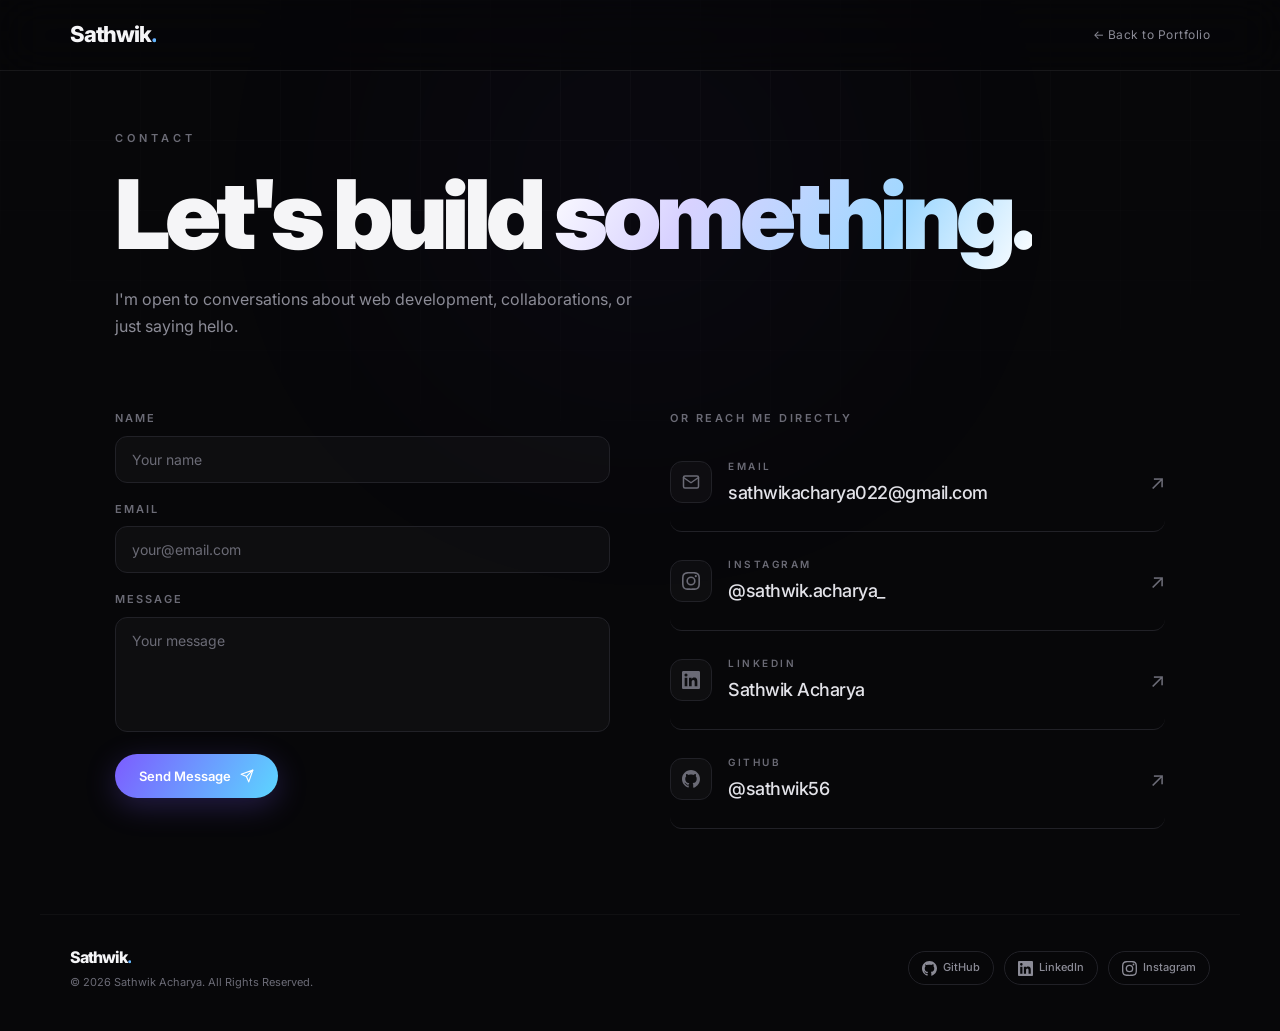
==== commit aeba728c: "Revert "Initial commit" This reverts commit 7fef2dd36f369683f9dc5ba4632be00c33778bcf." ====
--- a/contact.html
+++ b/contact.html
@@ -1,190 +1,197 @@
-﻿<!DOCTYPE html>
+<!DOCTYPE html>
 <html lang="en">
+
 <head>
-  <meta charset="UTF-8">
-  <meta name="viewport" content="width=device-width, initial-scale=1.0">
-  <meta name="description" content="Get in touch with Sathwik Acharya — aspiring developer open to collaborations and conversations.">
-  <meta name="author" content="Sathwik Acharya">
-  <meta property="og:title" content="Contact — Sathwik Acharya">
-  <meta property="og:description" content="Get in touch with Sathwik Acharya — aspiring developer.">
-  <meta property="og:type" content="website">
-  <meta property="og:image" content="https://sathwik56.github.io/images/profile1.jpg">
-  <meta name="theme-color" content="#000000">
-  <link rel="canonical" href="https://sathwik56.github.io/contact.html">
-  <link rel="icon" type="image/jpeg" href="images/profile1.jpg">
-  <link rel="preconnect" href="https://fonts.googleapis.com">
-  <link rel="preconnect" href="https://fonts.gstatic.com" crossorigin>
-  <link href="https://fonts.googleapis.com/css2?family=Space+Grotesk:wght@300;400;500;600;700&family=Inter:wght@400;500;600;700;800&display=swap" rel="stylesheet">
-  <title>Contact — Sathwik Acharya</title>
-  <link rel="stylesheet" href="contact.css">
+    <meta charset="UTF-8">
+    <meta name="viewport" content="width=device-width, initial-scale=1.0">
+    <meta name="description"
+        content="Get in touch with Sathwik Acharya — aspiring developer open to collaborations and conversations.">
+    <meta name="author" content="Sathwik Acharya">
+    <meta property="og:title" content="Contact — Sathwik Acharya">
+    <meta property="og:description" content="Get in touch with Sathwik Acharya — aspiring developer.">
+    <meta property="og:type" content="website">
+    <meta property="og:image" content="https://sathwik56.github.io/images/profile1.jpg">
+    <meta name="twitter:card" content="summary_large_image">
+    <meta name="twitter:image" content="https://sathwik56.github.io/images/profile1.jpg">
+    <meta name="theme-color" content="#080808">
+    <title>Contact — Sathwik Acharya</title>
+    <link rel="icon" type="image/jpeg" href="images/profile1.jpg">
+    <link rel="preconnect" href="https://fonts.googleapis.com">
+    <link rel="preconnect" href="https://fonts.gstatic.com" crossorigin>
+    <link href="https://fonts.googleapis.com/css2?family=Inter:wght@300;400;500;600;700;800;900&display=swap"
+        rel="stylesheet">
+    <link rel="stylesheet" href="contact.css">
 </head>
+
 <body>
 
-  <a class="skip-link" href="#main-content">Skip to content</a>
+    <div class="bg-grid" aria-hidden="true"></div>
+    <div class="bg-glow" aria-hidden="true"></div>
 
-  <!-- Opening intro -->
-  <div id="loader" aria-hidden="true">
-    <div class="loader-content">
-      <span class="loader-kicker">SATHWIK ACHARYA</span>
-      <strong class="loader-title">Making ideas useful.</strong>
-      <span class="loader-role">Contact / collaboration</span>
-      <div class="loader-progress"><span></span></div>
-    </div>
-  </div>
+    <!-- NAV -->
+    <header class="c-header">
+        <nav class="c-nav">
+            <a href="index.html" class="c-logo" aria-label="Back to portfolio">
+                Sathwik<span>.</span>
+            </a>
+            <a href="index.html" class="c-back-link" aria-label="Back to portfolio">
+                ← Back to Portfolio
+            </a>
+        </nav>
+    </header>
 
-  <!-- Back to top -->
-  <button id="btt" aria-label="Back to top">
-    <svg width="16" height="16" viewBox="0 0 24 24" fill="none" stroke="currentColor" stroke-width="2.5" stroke-linecap="round" stroke-linejoin="round"><polyline points="18 15 12 9 6 15"/></svg>
-  </button>
+    <main class="c-main">
 
-  <!-- Site header -->
-  <div class="top-bar">
-    <a href="index.html" class="top-handle">Sathwik Acharya</a>
-  </div>
+        <div class="c-content">
 
-  <!-- Social navigation -->
-  <nav class="icon-rail" aria-label="Social links">
-    <a href="mailto:sathwikacharya022@gmail.com" class="rail-icon" aria-label="Email">
-      <svg width="18" height="18" viewBox="0 0 24 24" fill="none" stroke="currentColor" stroke-width="1.8" stroke-linecap="round" stroke-linejoin="round"><path d="M4 4h16c1.1 0 2 .9 2 2v12c0 1.1-.9 2-2 2H4c-1.1 0-2-.9-2-2V6c0-1.1.9-2 2-2z"/><polyline points="22,6 12,13 2,6"/></svg>
-    </a>
-    <a href="https://in.linkedin.com/in/sathwik-acharya-07447a357" target="_blank" rel="noopener noreferrer" class="rail-icon" aria-label="LinkedIn">
-      <svg width="18" height="18" viewBox="0 0 24 24" fill="currentColor"><path d="M20.447 20.452h-3.554v-5.569c0-1.328-.027-3.037-1.852-3.037-1.853 0-2.136 1.445-2.136 2.939v5.667H9.351V9h3.414v1.561h.046c.477-.9 1.637-1.85 3.37-1.85 3.601 0 4.267 2.37 4.267 5.455v6.286zM5.337 7.433a2.062 2.062 0 01-2.063-2.065 2.064 2.064 0 112.063 2.065zm1.782 13.019H3.555V9h3.564v11.452zM22.225 0H1.771C.792 0 0 .774 0 1.729v20.542C0 23.227.792 24 1.771 24h20.451C23.2 24 24 23.227 24 22.271V1.729C24 .774 23.2 0 22.222 0h.003z"/></svg>
-    </a>
-    <a href="https://github.com/sathwik56" target="_blank" rel="noopener noreferrer" class="rail-icon" aria-label="GitHub">
-      <svg width="18" height="18" viewBox="0 0 24 24" fill="currentColor"><path d="M12 0C5.37 0 0 5.37 0 12c0 5.3 3.438 9.8 8.205 11.385.6.113.82-.258.82-.577 0-.285-.01-1.04-.015-2.04-3.338.724-4.042-1.61-4.042-1.61C4.422 18.07 3.633 17.7 3.633 17.7c-1.087-.744.084-.729.084-.729 1.205.084 1.838 1.236 1.838 1.236 1.07 1.835 2.809 1.305 3.495.998.108-.776.417-1.305.76-1.605-2.665-.3-5.466-1.332-5.466-5.93 0-1.31.465-2.38 1.235-3.22-.135-.303-.54-1.523.105-3.176 0 0 1.005-.322 3.3 1.23.96-.267 1.98-.399 3-.405 1.02.006 2.04.138 3 .405 2.28-1.552 3.285-1.23 3.285-1.23.645 1.653.24 2.873.12 3.176.765.84 1.23 1.91 1.23 3.22 0 4.61-2.805 5.625-5.475 5.92.42.36.81 1.096.81 2.22 0 1.606-.015 2.896-.015 3.286 0 .315.21.69.825.57C20.565 21.795 24 17.295 24 12c0-6.63-5.37-12-12-12"/></svg>
-    </a>
-    <a href="https://www.instagram.com/sathwik.acharya_/" target="_blank" rel="noopener noreferrer" class="rail-icon" aria-label="Instagram">
-      <svg width="18" height="18" viewBox="0 0 24 24" fill="currentColor"><path d="M12 2.163c3.204 0 3.584.012 4.85.07 3.252.148 4.771 1.691 4.919 4.919.058 1.265.069 1.645.069 4.849 0 3.205-.012 3.584-.069 4.849-.149 3.225-1.664 4.771-4.919 4.919-1.266.058-1.644.07-4.85.07-3.204 0-3.584-.012-4.849-.07-3.26-.149-4.771-1.699-4.919-4.92-.058-1.265-.07-1.644-.07-4.849 0-3.204.013-3.583.07-4.849.149-3.227 1.664-4.771 4.919-4.919 1.266-.057 1.645-.069 4.849-.069zM12 0C8.741 0 8.333.014 7.053.072 2.695.272.273 2.69.073 7.052.014 8.333 0 8.741 0 12c0 3.259.014 3.668.072 4.948.2 4.358 2.618 6.78 6.98 6.98C8.333 23.986 8.741 24 12 24c3.259 0 3.668-.014 4.948-.072 4.354-.2 6.782-2.618 6.979-6.98.059-1.28.073-1.689.073-4.948 0-3.259-.014-3.667-.072-4.947-.196-4.354-2.617-6.78-6.979-6.98C15.668.014 15.259 0 12 0zm0 5.838a6.162 6.162 0 100 12.324 6.162 6.162 0 000-12.324zM12 16a4 4 0 110-8 4 4 0 010 8zm6.406-11.845a1.44 1.44 0 100 2.881 1.44 1.44 0 000-2.881z"/></svg>
-    </a>
-  </nav>
+            <!-- Heading -->
+            <div class="c-heading reveal">
+                <p class="c-label">CONTACT</p>
+                <h1>Let's build <span>something.</span></h1>
+                <p class="c-subtitle">
+                    I'm open to conversations about web development,
+                    collaborations, or just saying hello.
+                </p>
+            </div>
 
-  <main id="main-content">
+            <!-- Two column layout: form + links -->
+            <div class="c-grid reveal">
 
-    <!-- ── HERO WRAPPER (Matte Background) ── -->
-    <div class="section-wrapper contact-hero-wrapper bg-matte-1">
-      <!-- ── HERO HEADING ── -->
-      <section class="ct-hero">
-      <div class="ct-inner">
-        <h1 class="ct-big reveal"><span class="accent-word">Bring an idea.</span><br>Let's make it useful.</h1>
+                <!-- Contact Form -->
+                <div class="c-form-wrap">
+                    <form class="c-form" id="contact-form" novalidate>
+                        <div class="c-field">
+                            <label for="cf-name">Name</label>
+                            <input type="text" id="cf-name" name="name" placeholder="Your name" autocomplete="name"
+                                required>
+                        </div>
+                        <div class="c-field">
+                            <label for="cf-email">Email</label>
+                            <input type="email" id="cf-email" name="email" placeholder="your@email.com"
+                                autocomplete="email" required>
+                        </div>
+                        <div class="c-field">
+                            <label for="cf-message">Message</label>
+                            <textarea id="cf-message" name="message" rows="5" placeholder="Your message"
+                                required></textarea>
+                        </div>
+                        <button type="submit" class="c-submit" id="cf-submit">
+                            <span id="cf-btn-text">Send Message</span>
+                            <svg width="14" height="14" viewBox="0 0 24 24" fill="none" stroke="currentColor"
+                                stroke-width="2" stroke-linecap="round" stroke-linejoin="round" aria-hidden="true">
+                                <line x1="22" y1="2" x2="11" y2="13" />
+                                <polygon points="22 2 15 22 11 13 2 9 22 2" />
+                            </svg>
+                        </button>
+                        <p class="c-form-note" id="cf-note" aria-live="polite"></p>
+                    </form>
+                </div>
 
-        <!-- Quick contact actions -->
-        <div class="ct-pills reveal">
-          <a href="mailto:sathwikacharya022@gmail.com" class="pill-btn pill-white">Write A Message</a>
-          <a href="https://www.instagram.com/sathwik.acharya_/" target="_blank" rel="noopener noreferrer" class="pill-btn pill-orange">Start a conversation ↗</a>
-          <a href="resume.pdf" target="_blank" rel="noopener noreferrer" class="pill-btn pill-outline">View Resume ↗</a>
+                <!-- Contact links -->
+                <div class="c-links-col">
+                    <p class="c-links-title">Or reach me directly</p>
+
+                    <a href="mailto:sathwikacharya022@gmail.com" class="c-item" aria-label="Send email">
+                        <div class="c-item-icon">
+                            <svg width="18" height="18" viewBox="0 0 24 24" fill="none" stroke="currentColor"
+                                stroke-width="2" stroke-linecap="round" stroke-linejoin="round" aria-hidden="true">
+                                <path d="M4 4h16c1.1 0 2 .9 2 2v12c0 1.1-.9 2-2 2H4c-1.1 0-2-.9-2-2V6c0-1.1.9-2 2-2z" />
+                                <polyline points="22,6 12,13 2,6" />
+                            </svg>
+                        </div>
+                        <div class="c-item-left">
+                            <span class="c-item-label">Email</span>
+                            <strong class="c-item-value">sathwikacharya022@gmail.com</strong>
+                        </div>
+                        <span class="c-arrow" aria-hidden="true">↗</span>
+                    </a>
+
+                    <a href="https://www.instagram.com/sathwik.acharya_/" target="_blank" rel="noopener noreferrer"
+                        class="c-item" aria-label="Open Instagram profile">
+                        <div class="c-item-icon">
+                            <svg width="18" height="18" viewBox="0 0 24 24" fill="currentColor" aria-hidden="true">
+                                <path
+                                    d="M12 2.163c3.204 0 3.584.012 4.85.07 3.252.148 4.771 1.691 4.919 4.919.058 1.265.069 1.645.069 4.849 0 3.205-.012 3.584-.069 4.849-.149 3.225-1.664 4.771-4.919 4.919-1.266.058-1.644.07-4.85.07-3.204 0-3.584-.012-4.849-.07-3.26-.149-4.771-1.699-4.919-4.92-.058-1.265-.07-1.644-.07-4.849 0-3.204.013-3.583.07-4.849.149-3.227 1.664-4.771 4.919-4.919 1.266-.057 1.645-.069 4.849-.069zM12 0C8.741 0 8.333.014 7.053.072 2.695.272.273 2.69.073 7.052.014 8.333 0 8.741 0 12c0 3.259.014 3.668.072 4.948.2 4.358 2.618 6.78 6.98 6.98C8.333 23.986 8.741 24 12 24c3.259 0 3.668-.014 4.948-.072 4.354-.2 6.782-2.618 6.979-6.98.059-1.28.073-1.689.073-4.948 0-3.259-.014-3.667-.072-4.947-.196-4.354-2.617-6.78-6.979-6.98C15.668.014 15.259 0 12 0zm0 5.838a6.162 6.162 0 100 12.324 6.162 6.162 0 000-12.324zM12 16a4 4 0 110-8 4 4 0 010 8zm6.406-11.845a1.44 1.44 0 100 2.881 1.44 1.44 0 000-2.881z" />
+                            </svg>
+                        </div>
+                        <div class="c-item-left">
+                            <span class="c-item-label">Instagram</span>
+                            <strong class="c-item-value">@sathwik.acharya_</strong>
+                        </div>
+                        <span class="c-arrow" aria-hidden="true">↗</span>
+                    </a>
+
+                    <a href="https://in.linkedin.com/in/sathwik-acharya-07447a357" target="_blank"
+                        rel="noopener noreferrer" class="c-item" aria-label="Open LinkedIn profile">
+                        <div class="c-item-icon">
+                            <svg width="18" height="18" viewBox="0 0 24 24" fill="currentColor" aria-hidden="true">
+                                <path
+                                    d="M20.447 20.452h-3.554v-5.569c0-1.328-.027-3.037-1.852-3.037-1.853 0-2.136 1.445-2.136 2.939v5.667H9.351V9h3.414v1.561h.046c.477-.9 1.637-1.85 3.37-1.85 3.601 0 4.267 2.37 4.267 5.455v6.286zM5.337 7.433a2.062 2.062 0 01-2.063-2.065 2.064 2.064 0 112.063 2.065zm1.782 13.019H3.555V9h3.564v11.452zM22.225 0H1.771C.792 0 0 .774 0 1.729v20.542C0 23.227.792 24 1.771 24h20.451C23.2 24 24 23.227 24 22.271V1.729C24 .774 23.2 0 22.222 0h.003z" />
+                            </svg>
+                        </div>
+                        <div class="c-item-left">
+                            <span class="c-item-label">LinkedIn</span>
+                            <strong class="c-item-value">Sathwik Acharya</strong>
+                        </div>
+                        <span class="c-arrow" aria-hidden="true">↗</span>
+                    </a>
+
+                    <a href="https://github.com/sathwik56" target="_blank" rel="noopener noreferrer" class="c-item"
+                        aria-label="Open GitHub profile">
+                        <div class="c-item-icon">
+                            <svg width="18" height="18" viewBox="0 0 24 24" fill="currentColor" aria-hidden="true">
+                                <path
+                                    d="M12 0C5.37 0 0 5.37 0 12c0 5.3 3.438 9.8 8.205 11.385.6.113.82-.258.82-.577 0-.285-.01-1.04-.015-2.04-3.338.724-4.042-1.61-4.042-1.61C4.422 18.07 3.633 17.7 3.633 17.7c-1.087-.744.084-.729.084-.729 1.205.084 1.838 1.236 1.838 1.236 1.07 1.835 2.809 1.305 3.495.998.108-.776.417-1.305.76-1.605-2.665-.3-5.466-1.332-5.466-5.93 0-1.31.465-2.38 1.235-3.22-.135-.303-.54-1.523.105-3.176 0 0 1.005-.322 3.3 1.23.96-.267 1.98-.399 3-.405 1.02.006 2.04.138 3 .405 2.28-1.552 3.285-1.23 3.285-1.23.645 1.653.24 2.873.12 3.176.765.84 1.23 1.91 1.23 3.22 0 4.61-2.805 5.625-5.475 5.92.42.36.81 1.096.81 2.22 0 1.606-.015 2.896-.015 3.286 0 .315.21.69.825.57C20.565 21.795 24 17.295 24 12c0-6.63-5.37-12-12-12" />
+                            </svg>
+                        </div>
+                        <div class="c-item-left">
+                            <span class="c-item-label">GitHub</span>
+                            <strong class="c-item-value">@sathwik56</strong>
+                        </div>
+                        <span class="c-arrow" aria-hidden="true">↗</span>
+                    </a>
+
+                </div>
+            </div>
+
         </div>
 
-        <p class="ct-email-row reveal">
-          <a href="mailto:sathwikacharya022@gmail.com">sathwikacharya022@gmail.com</a>
-        </p>
-      </div>
-    </section>
-    </div>
+    </main>
 
-    <!-- ── FORM WRAPPER (Black Background) ── -->
-    <div class="section-wrapper bg-black">
-      <!-- ── CONTACT FORM + LINKS ── -->
-      <section class="ct-form-section">
-      <div class="ct-inner">
-        <div class="ct-grid">
+    <!-- FOOTER -->
+    <footer class="c-page-footer">
+        <div class="c-page-footer-left">
+            <strong>Sathwik<span>.</span></strong>
+            <p>&copy; 2026 Sathwik Acharya. All Rights Reserved.</p>
+        </div>
+        <div class="c-page-footer-links">
+            <a href="https://github.com/sathwik56" target="_blank" rel="noopener noreferrer" aria-label="GitHub">
+                <svg width="15" height="15" viewBox="0 0 24 24" fill="currentColor" aria-hidden="true">
+                    <path
+                        d="M12 0C5.37 0 0 5.37 0 12c0 5.3 3.438 9.8 8.205 11.385.6.113.82-.258.82-.577 0-.285-.01-1.04-.015-2.04-3.338.724-4.042-1.61-4.042-1.61C4.422 18.07 3.633 17.7 3.633 17.7c-1.087-.744.084-.729.084-.729 1.205.084 1.838 1.236 1.838 1.236 1.07 1.835 2.809 1.305 3.495.998.108-.776.417-1.305.76-1.605-2.665-.3-5.466-1.332-5.466-5.93 0-1.31.465-2.38 1.235-3.22-.135-.303-.54-1.523.105-3.176 0 0 1.005-.322 3.3 1.23.96-.267 1.98-.399 3-.405 1.02.006 2.04.138 3 .405 2.28-1.552 3.285-1.23 3.285-1.23.645 1.653.24 2.873.12 3.176.765.84 1.23 1.91 1.23 3.22 0 4.61-2.805 5.625-5.475 5.92.42.36.81 1.096.81 2.22 0 1.606-.015 2.896-.015 3.286 0 .315.21.69.825.57C20.565 21.795 24 17.295 24 12c0-6.63-5.37-12-12-12" />
+                </svg>
+                <span>GitHub</span>
+            </a>
+            <a href="https://in.linkedin.com/in/sathwik-acharya-07447a357" target="_blank" rel="noopener noreferrer"
+                aria-label="LinkedIn">
+                <svg width="15" height="15" viewBox="0 0 24 24" fill="currentColor" aria-hidden="true">
+                    <path
+                        d="M20.447 20.452h-3.554v-5.569c0-1.328-.027-3.037-1.852-3.037-1.853 0-2.136 1.445-2.136 2.939v5.667H9.351V9h3.414v1.561h.046c.477-.9 1.637-1.85 3.37-1.85 3.601 0 4.267 2.37 4.267 5.455v6.286zM5.337 7.433a2.062 2.062 0 01-2.063-2.065 2.064 2.064 0 112.063 2.065zm1.782 13.019H3.555V9h3.564v11.452zM22.225 0H1.771C.792 0 0 .774 0 1.729v20.542C0 23.227.792 24 1.771 24h20.451C23.2 24 24 23.227 24 22.271V1.729C24 .774 23.2 0 22.222 0h.003z" />
+                </svg>
+                <span>LinkedIn</span>
+            </a>
+            <a href="https://www.instagram.com/sathwik.acharya_/" target="_blank" rel="noopener noreferrer"
+                aria-label="Instagram">
+                <svg width="15" height="15" viewBox="0 0 24 24" fill="currentColor" aria-hidden="true">
+                    <path
+                        d="M12 2.163c3.204 0 3.584.012 4.85.07 3.252.148 4.771 1.691 4.919 4.919.058 1.265.069 1.645.069 4.849 0 3.205-.012 3.584-.069 4.849-.149 3.225-1.664 4.771-4.919 4.919-1.266.058-1.644.07-4.85.07-3.204 0-3.584-.012-4.849-.07-3.26-.149-4.771-1.699-4.919-4.92-.058-1.265-.07-1.644-.07-4.849 0-3.204.013-3.583.07-4.849.149-3.227 1.664-4.771 4.919-4.919 1.266-.057 1.645-.069 4.849-.069zM12 0C8.741 0 8.333.014 7.053.072 2.695.272.273 2.69.073 7.052.014 8.333 0 8.741 0 12c0 3.259.014 3.668.072 4.948.2 4.358 2.618 6.78 6.98 6.98C8.333 23.986 8.741 24 12 24c3.259 0 3.668-.014 4.948-.072 4.354-.2 6.782-2.618 6.979-6.98.059-1.28.073-1.689.073-4.948 0-3.259-.014-3.667-.072-4.947-.196-4.354-2.617-6.78-6.979-6.98C15.668.014 15.259 0 12 0zm0 5.838a6.162 6.162 0 100 12.324 6.162 6.162 0 000-12.324zM12 16a4 4 0 110-8 4 4 0 010 8zm6.406-11.845a1.44 1.44 0 100 2.881 1.44 1.44 0 000-2.881z" />
+                </svg>
+                <span>Instagram</span>
+            </a>
+        </div>
+    </footer>
 
-          <!-- Form -->
-          <div class="ct-form-col reveal">
-            <h2 class="ct-section-title">Send a message</h2>
-            <form class="ct-form" id="contact-form" novalidate aria-label="Contact form">
+    <script src="contact.js"></script>
+</body>
 
-              <div class="ct-field">
-                <label for="cf-name">Name</label>
-                <input type="text" id="cf-name" name="name" placeholder="Your name" autocomplete="name" required aria-required="true">
-              </div>
-              <div class="ct-field">
-                <label for="cf-email">Email</label>
-                <input type="email" id="cf-email" name="email" placeholder="your@email.com" autocomplete="email" required aria-required="true">
-              </div>
-              <div class="ct-field">
-                <label for="cf-subject">Subject</label>
-                <input type="text" id="cf-subject" name="subject" placeholder="What's this about?" autocomplete="off">
-              </div>
-              <div class="ct-field">
-                <label for="cf-message">Message</label>
-                <textarea id="cf-message" name="message" rows="5" placeholder="Your message…" required aria-required="true"></textarea>
-              </div>
-
-              <button type="submit" class="ct-submit" id="cf-submit">
-                <span id="cf-btn-text">Send Message</span>
-                <svg width="14" height="14" viewBox="0 0 24 24" fill="none" stroke="currentColor" stroke-width="2.2" stroke-linecap="round" stroke-linejoin="round" aria-hidden="true"><line x1="22" y1="2" x2="11" y2="13"/><polygon points="22 2 15 22 11 13 2 9 22 2"/></svg>
-              </button>
-
-              <p class="ct-note" id="cf-note" aria-live="polite" aria-atomic="true"></p>
-            </form>
-          </div>
-
-          <!-- Direct links -->
-          <div class="ct-links-col reveal" style="transition-delay:.15s;">
-            <h2 class="ct-section-title">Or reach me directly</h2>
-
-            <a href="mailto:sathwikacharya022@gmail.com" class="ct-link-row" aria-label="Email">
-              <div class="ct-link-icon">
-                <svg width="18" height="18" viewBox="0 0 24 24" fill="none" stroke="currentColor" stroke-width="1.75" stroke-linecap="round" stroke-linejoin="round"><path d="M4 4h16c1.1 0 2 .9 2 2v12c0 1.1-.9 2-2 2H4c-1.1 0-2-.9-2-2V6c0-1.1.9-2 2-2z"/><polyline points="22,6 12,13 2,6"/></svg>
-              </div>
-              <div class="ct-link-text">
-                <span class="ct-link-label">Email</span>
-                <strong class="ct-link-val">sathwikacharya022@gmail.com</strong>
-              </div>
-              <svg class="ct-link-arr" width="15" height="15" viewBox="0 0 24 24" fill="none" stroke="currentColor" stroke-width="2" stroke-linecap="round" stroke-linejoin="round"><path d="M7 17L17 7M17 7H7M17 7v10"/></svg>
-            </a>
-
-            <a href="https://www.instagram.com/sathwik.acharya_/" target="_blank" rel="noopener noreferrer" class="ct-link-row" aria-label="Instagram DM">
-              <div class="ct-link-icon">
-                <svg width="18" height="18" viewBox="0 0 24 24" fill="currentColor"><path d="M12 2.163c3.204 0 3.584.012 4.85.07 3.252.148 4.771 1.691 4.919 4.919.058 1.265.069 1.645.069 4.849 0 3.205-.012 3.584-.069 4.849-.149 3.225-1.664 4.771-4.919 4.919-1.266.058-1.644.07-4.85.07-3.204 0-3.584-.012-4.849-.07-3.26-.149-4.771-1.699-4.919-4.92-.058-1.265-.07-1.644-.07-4.849 0-3.204.013-3.583.07-4.849.149-3.227 1.664-4.771 4.919-4.919 1.266-.057 1.645-.069 4.849-.069zM12 0C8.741 0 8.333.014 7.053.072 2.695.272.273 2.69.073 7.052.014 8.333 0 8.741 0 12c0 3.259.014 3.668.072 4.948.2 4.358 2.618 6.78 6.98 6.98C8.333 23.986 8.741 24 12 24c3.259 0 3.668-.014 4.948-.072 4.354-.2 6.782-2.618 6.979-6.98.059-1.28.073-1.689.073-4.948 0-3.259-.014-3.667-.072-4.947-.196-4.354-2.617-6.78-6.979-6.98C15.668.014 15.259 0 12 0zm0 5.838a6.162 6.162 0 100 12.324 6.162 6.162 0 000-12.324zM12 16a4 4 0 110-8 4 4 0 010 8zm6.406-11.845a1.44 1.44 0 100 2.881 1.44 1.44 0 000-2.881z"/></svg>
-              </div>
-              <div class="ct-link-text">
-                <span class="ct-link-label">Instagram DM</span>
-                <strong class="ct-link-val">@sathwik.acharya_</strong>
-              </div>
-              <svg class="ct-link-arr" width="15" height="15" viewBox="0 0 24 24" fill="none" stroke="currentColor" stroke-width="2" stroke-linecap="round" stroke-linejoin="round"><path d="M7 17L17 7M17 7H7M17 7v10"/></svg>
-            </a>
-
-            <a href="https://github.com/sathwik56" target="_blank" rel="noopener noreferrer" class="ct-link-row" aria-label="GitHub">
-              <div class="ct-link-icon">
-                <svg width="18" height="18" viewBox="0 0 24 24" fill="currentColor"><path d="M12 0C5.37 0 0 5.37 0 12c0 5.3 3.438 9.8 8.205 11.385.6.113.82-.258.82-.577 0-.285-.01-1.04-.015-2.04-3.338.724-4.042-1.61-4.042-1.61C4.422 18.07 3.633 17.7 3.633 17.7c-1.087-.744.084-.729.084-.729 1.205.084 1.838 1.236 1.838 1.236 1.07 1.835 2.809 1.305 3.495.998.108-.776.417-1.305.76-1.605-2.665-.3-5.466-1.332-5.466-5.93 0-1.31.465-2.38 1.235-3.22-.135-.303-.54-1.523.105-3.176 0 0 1.005-.322 3.3 1.23.96-.267 1.98-.399 3-.405 1.02.006 2.04.138 3 .405 2.28-1.552 3.285-1.23 3.285-1.23.645 1.653.24 2.873.12 3.176.765.84 1.23 1.91 1.23 3.22 0 4.61-2.805 5.625-5.475 5.92.42.36.81 1.096.81 2.22 0 1.606-.015 2.896-.015 3.286 0 .315.21.69.825.57C20.565 21.795 24 17.295 24 12c0-6.63-5.37-12-12-12"/></svg>
-              </div>
-              <div class="ct-link-text">
-                <span class="ct-link-label">GitHub</span>
-                <strong class="ct-link-val">@sathwik56</strong>
-              </div>
-              <svg class="ct-link-arr" width="15" height="15" viewBox="0 0 24 24" fill="none" stroke="currentColor" stroke-width="2" stroke-linecap="round" stroke-linejoin="round"><path d="M7 17L17 7M17 7H7M17 7v10"/></svg>
-            </a>
-
-            <a href="https://in.linkedin.com/in/sathwik-acharya-07447a357" target="_blank" rel="noopener noreferrer" class="ct-link-row" aria-label="LinkedIn">
-              <div class="ct-link-icon">
-                <svg width="18" height="18" viewBox="0 0 24 24" fill="currentColor"><path d="M20.447 20.452h-3.554v-5.569c0-1.328-.027-3.037-1.852-3.037-1.853 0-2.136 1.445-2.136 2.939v5.667H9.351V9h3.414v1.561h.046c.477-.9 1.637-1.85 3.37-1.85 3.601 0 4.267 2.37 4.267 5.455v6.286zM5.337 7.433a2.062 2.062 0 01-2.063-2.065 2.064 2.064 0 112.063 2.065zm1.782 13.019H3.555V9h3.564v11.452zM22.225 0H1.771C.792 0 0 .774 0 1.729v20.542C0 23.227.792 24 1.771 24h20.451C23.2 24 24 23.227 24 22.271V1.729C24 .774 23.2 0 22.222 0h.003z"/></svg>
-              </div>
-              <div class="ct-link-text">
-                <span class="ct-link-label">LinkedIn</span>
-                <strong class="ct-link-val">Sathwik Acharya</strong>
-              </div>
-              <svg class="ct-link-arr" width="15" height="15" viewBox="0 0 24 24" fill="none" stroke="currentColor" stroke-width="2" stroke-linecap="round" stroke-linejoin="round"><path d="M7 17L17 7M17 7H7M17 7v10"/></svg>
-            </a>
-
-          </div>
-        </div>
-      </div>
-    </section>
-    </div>
-
-    <!-- ── FOOTER WRAPPER (Black Background) ── -->
-    <div class="section-wrapper footer-wrapper bg-black">
-      <!-- ── FOOTER ── -->
-      <footer class="site-footer">
-        <div class="footer-bottom">
-          <span>&copy; Sathwik Acharya All Rights Reserved</span>
-        </div>
-      </footer>
-    </div>
-
-  </main>
-
-  <script src="contact.js"></script>
-</body>
-</html>
+</html>
--- a/contact.css
+++ b/contact.css
@@ -1,325 +1,707 @@
-﻿/* ================================================================
-   SATHWIK ACHARYA — Contact Page | contact.css
-   Matches index.html: black bg · orange accent · Space Grotesk
-================================================================ */
+/* =========================
+   DESIGN TOKENS
+========================= */
 
 :root {
-  --bg:        #000000;
-  --bg-2:      #080808;
-  --bg-3:      #0c0c0c;
-  --surface:   #111111;
-  --border:    rgba(255,255,255,.1);
-  --text:      #ffffff;
-  --text-2:    rgba(255,255,255,.6);
-  --text-3:    rgba(255,255,255,.35);
-  --accent:    #f97316;
-  --accent-bg: rgba(249,115,22,.1);
-  --green:     #4ade80;
-  --top-h:     60px;
-  --ease:      cubic-bezier(.4,0,.2,1);
-  --spring:    cubic-bezier(.34,1.56,.64,1);
-  --fu:        "Space Grotesk",-apple-system,sans-serif;
-  --fb:        "Inter",-apple-system,sans-serif;
-}
-
-*,*::before,*::after { box-sizing:border-box; margin:0; padding:0; }
-html { scroll-behavior:smooth; overflow-x:hidden; -webkit-text-size-adjust:100%; }
+    --bg:          #070709;
+    --surface:     #101014;
+    --surface-2:   #141419;
+    --border:      #212127;
+    --text:        #f5f5f7;
+    --text-dim:    #8b8b96;
+    --text-mute:   #6b6b76;
+    --accent-1:    #7c5cff;
+    --accent-2:    #5cd6ff;
+    --grad-accent: linear-gradient(120deg, var(--accent-1), var(--accent-2));
+    --grad-text:   linear-gradient(120deg, #ffffff 0%, #d8d2ff 30%, #9fd8ff 70%, #ffffff 100%);
+    --font:        'Inter', Arial, Helvetica, sans-serif;
+}
+
+
+/* =========================
+   RESET & BASE
+========================= */
+
+*,
+*::before,
+*::after {
+    margin: 0;
+    padding: 0;
+    box-sizing: border-box;
+}
+
+html {
+    scroll-behavior: smooth;
+    overflow-x: clip;
+}
+
 body {
-  font-family:var(--fb);
-  background:var(--bg); color:var(--text);
-  line-height:1.6; overflow-x:hidden;
-  -webkit-font-smoothing:antialiased;
-  min-height:100vh;
-  background-image:linear-gradient(180deg,rgba(255,255,255,.02) 0%,transparent 50%,rgba(255,255,255,.01) 100%);
-}
-img  { display:block; max-width:100%; }
-a    { color:inherit; text-decoration:none; }
-button { font:inherit; cursor:pointer; border:none; background:none; }
-::selection { background:var(--accent); color:#000; }
-:focus-visible { outline:2px solid var(--accent); outline-offset:3px; border-radius:4px; }
-
-/* ── SECTION WRAPPERS FOR FULL PAGE BACKGROUNDS ── */
-.section-wrapper{width:100%;min-height:100vh;box-sizing:border-box;}
-.contact-hero-wrapper{min-height:0;}
-.footer-wrapper{min-height:0;}
-.bg-black{background:var(--bg);}
-.bg-matte-1{background:var(--bg-2);}
-.bg-matte-2{background:var(--bg-3);}
-
-.skip-link {
-  position:absolute; top:0; left:0; z-index:9999;
-  padding:.6rem 1rem; background:#fff; color:#000;
-  font-weight:700; font-size:.85rem;
-  transform:translateY(-100%); transition:transform .2s;
-}
-.skip-link:focus { transform:translateY(0); }
-
-/* ── PAGE LOADER ── */
-#loader {
-  position:fixed; inset:0; z-index:9000;
-  display:flex; align-items:center; justify-content:center;
-  background:var(--bg);
-  transition:transform .75s var(--ease), opacity .35s ease .35s, visibility .75s;
-  transform:translateY(0); overflow:hidden;
-}
-.loader-content { width:min(420px,calc(100% - 3rem)); display:flex; flex-direction:column; gap:.45rem; }
-.loader-kicker { font-family:var(--fu); font-size:.65rem; font-weight:700; letter-spacing:.24em; color:var(--accent); animation:loader-rise .6s var(--ease) both; }
-.loader-title { font-family:var(--fu); font-size:clamp(1.8rem,5vw,3rem); line-height:1; font-weight:700; color:var(--text); animation:loader-rise .6s .08s var(--ease) both; }
-.loader-role { font-size:.8rem; color:var(--text-2); animation:loader-rise .6s .16s var(--ease) both; }
-.loader-progress { height:2px; margin-top:1.2rem; background:rgba(255,255,255,.12); overflow:hidden; animation:loader-rise .6s .22s var(--ease) both; }
-.loader-progress span { display:block; width:100%; height:100%; background:var(--accent); transform:translateX(-100%); animation:loader-progress .8s .2s var(--ease) forwards; }
-@keyframes loader-rise { from { opacity:0; transform:translateY(12px); } to { opacity:1; transform:none; } }
-@keyframes loader-progress { to { transform:translateX(0); } }
-#loader::after { content:""; position:absolute; left:0; right:0; bottom:0; height:2px; background:var(--accent); box-shadow:0 0 24px rgba(249,115,22,.7); }
-#loader.hidden { opacity:0; visibility:hidden; pointer-events:none; transform:translateY(-100%); }
-body:not(.intro-ready) .reveal { opacity:0 !important; transform:translateY(24px) !important; }
-
-/* ── BACK TO TOP ── */
-#btt {
-  position:fixed; right:2rem; bottom:2rem; z-index:800;
-  width:40px; height:40px; border-radius:50%;
-  background:#fff; color:#000;
-  display:flex; align-items:center; justify-content:center;
-  opacity:0; visibility:hidden; transform:translateY(10px);
-  transition:opacity .25s, visibility .25s, transform .25s, background .2s;
-  box-shadow:0 4px 16px rgba(0,0,0,.4);
-}
-#btt.show { opacity:1; visibility:visible; transform:translateY(0); }
-#btt:hover { background:var(--accent); transform:translateY(-3px); }
-
-/* ── TOP BAR ── */
-.top-bar {
-  position:fixed; top:0; left:0; width:100%; z-index:700;
-  height:var(--top-h); background:rgba(0,0,0,.92);
-  border-bottom:1px solid rgba(255,255,255,.12);
-  display:flex; align-items:center; justify-content:flex-start;
-  padding:0 5vw; backdrop-filter:blur(14px);
-}
-.top-handle {
-  font-family:var(--fu); font-size:.88rem; font-weight:700;
-  letter-spacing:.04em; color:var(--text); transition:opacity .2s;
-  display:inline-flex; align-items:center; gap:.55rem;
-}
-.top-handle::before { content:""; width:7px; height:7px; border-radius:50%; background:var(--accent); box-shadow:0 0 12px rgba(249,115,22,.65); }
-.top-handle:hover { opacity:.75; }
-
-/* ── RIGHT ICON RAIL ── */
-.icon-rail {
-  position:fixed; right:2rem; bottom:5.5rem; z-index:600;
-  display:flex; flex-direction:row; gap:6px; padding:6px;
-  background:rgba(0,0,0,.78); border:1px solid rgba(255,255,255,.12);
-  border-radius:12px; backdrop-filter:blur(12px);
-}
-.rail-icon {
-  width:44px; height:44px;
-  background:transparent; border:1px solid transparent;
-  display:flex; align-items:center; justify-content:center;
-  color:var(--text-2); border-radius:8px; transition:background .2s, color .2s;
-}
-.rail-icon:hover { background:var(--accent); color:#000; }
-
-/* ── MAIN OFFSET ── */
-main { padding-top:var(--top-h); padding-right:0; }
-
-/* ── REVEAL ── */
-.reveal { opacity:0; transform:translateY(24px); transition:opacity .65s var(--ease), transform .65s var(--ease); will-change:opacity,transform; }
-.reveal.visible { opacity:1; transform:none; }
-.ct-grid > :nth-child(2){transition-delay:.12s;}
-
-/* ── ACCENT ── */
-.accent-word { color:var(--accent); }
-
-/* ═══════════════════════════
-   HERO HEADING
-═══════════════════════════ */
-.ct-hero {
-  padding:5rem 5vw 4rem;
-  border-bottom:1px solid rgba(255,255,255,.08);
-}
-.ct-inner { max-width:900px; margin:0 auto; }
-
-.ct-big {
-  font-family:var(--fu);
-  font-size:clamp(2.8rem,7vw,7rem);
-  font-weight:700; line-height:.95; letter-spacing:-.05em;
-  color:var(--text-2); margin-bottom:3.5rem;
-}
-
-/* Quick action pills */
-.ct-pills {
-  display:flex; flex-direction:column; align-items:flex-start;
-  gap:1rem; margin-bottom:2.5rem;
-}
-@media(max-width:900px){
-  .ct-pills{align-items:center;}
-}
-.pill-btn {
-  display:flex; align-items:center; justify-content:center;
-  width:min(500px,100%); height:68px; border-radius:100px;
-  font-family:var(--fu); font-size:1rem; font-weight:700;
-  transition:transform .25s var(--spring), box-shadow .25s, filter .2s;
-}
-.pill-btn:hover { transform:scale(1.02); }
-.pill-white  { background:#fff; color:#000; }
-.pill-white:hover  { filter:brightness(.94); }
-.pill-orange { background:var(--accent); color:#000; box-shadow:0 6px 28px rgba(249,115,22,.3); }
-.pill-orange:hover { filter:brightness(1.08); box-shadow:0 10px 36px rgba(249,115,22,.45); }
-.pill-outline { background:transparent; color:var(--text); border:1px solid rgba(255,255,255,.2); }
-.pill-outline:hover { border-color:var(--accent); color:var(--accent); }
-
-.ct-email-row {
-  font-family:var(--fu); font-size:.95rem; color:var(--text-2);
-}
-.ct-email-row a:hover { color:var(--accent); }
-
-/* ═══════════════════════════
-   FORM + LINKS SECTION
-═══════════════════════════ */
-.ct-form-section {
-  padding:5rem 5vw 6rem;
-}
-.ct-grid {
-  max-width:1060px; margin:0 auto;
-  display:grid; grid-template-columns:1fr 1fr;
-  gap:5rem; align-items:start;
-}
-
-/* Section heading */
-.ct-section-title {
-  font-family:var(--fu);
-  font-size:1.25rem; font-weight:700; letter-spacing:-.03em;
-  color:var(--text); margin-bottom:2rem;
-}
-
-/* ── FORM ── */
-.ct-form { display:flex; flex-direction:column; gap:1.25rem; }
-.ct-field { display:flex; flex-direction:column; gap:.5rem; }
-.ct-field label {
-  font-family:var(--fu); font-size:.6rem; font-weight:700;
-  letter-spacing:.22em; text-transform:uppercase; color:var(--text-3);
-}
-.ct-field input,
-.ct-field textarea {
-  width:100%; background:rgba(255,255,255,.05);
-  border:1px solid rgba(255,255,255,.12); border-radius:10px;
-  padding:.875rem 1rem; color:var(--text); font:inherit; resize:vertical;
-  transition:border-color .2s, box-shadow .2s, background .2s;
-}
-.ct-field input::placeholder,
-.ct-field textarea::placeholder { color:var(--text-3); }
-.ct-field input:focus,
-.ct-field textarea:focus {
-  outline:none; border-color:rgba(249,115,22,.5);
-  box-shadow:0 0 0 4px rgba(249,115,22,.08);
-  background:rgba(255,255,255,.06);
-}
-.ct-field input.error,
-.ct-field textarea.error { border-color:rgba(248,113,113,.5); }
-/* prevent iOS zoom */
-.ct-field input,
-.ct-field textarea { font-size:max(16px,.875rem); }
-
-.ct-submit {
-  align-self:flex-start; display:inline-flex; align-items:center; gap:.5rem;
-  padding:.8rem 1.75rem; border-radius:100px;
-  background:var(--accent); color:#000;
-  font-family:var(--fu); font-size:.88rem; font-weight:700;
-  border:none; cursor:pointer;
-  box-shadow:0 5px 22px rgba(249,115,22,.2);
-  transition:transform .25s var(--spring), box-shadow .25s, background .2s; margin-top:.25rem;
-}
-.ct-submit:hover { transform:translateY(-3px); background:#fb923c; box-shadow:0 10px 32px rgba(249,115,22,.35); }
-.ct-submit:active { transform:translateY(0); }
-.ct-submit:disabled { opacity:.55; cursor:not-allowed; transform:none; }
-
-.ct-note {
-  min-height:1.25rem; font-size:.78rem; color:var(--text-3); margin-top:.25rem;
-}
-.ct-note.success { color:var(--green); }
-.ct-note.error-note { color:#fca5a5; }
-
-/* ── LINKS COLUMN ── */
-.ct-link-row {
-  display:flex; align-items:center; gap:1rem;
-  padding:1.1rem 0; border-bottom:1px solid rgba(255,255,255,.08);
-  transition:padding-left .25s var(--ease), background .2s;
-}
-.ct-link-row:first-of-type { border-top:1px solid rgba(255,255,255,.08); }
-.ct-link-row:hover { padding-left:.75rem; background:rgba(249,115,22,.03); }
-
-.ct-link-icon {
-  width:44px; height:44px; flex-shrink:0; border-radius:10px;
-  border:1px solid rgba(255,255,255,.1); background:rgba(255,255,255,.04);
-  display:flex; align-items:center; justify-content:center; color:var(--text-2);
-  transition:border-color .2s, color .2s, background .2s;
-}
-.ct-link-row:hover .ct-link-icon { border-color:var(--accent); color:var(--accent); background:var(--accent-bg); }
-
-.ct-link-text { flex:1; min-width:0; }
-.ct-link-label {
-  display:block; font-family:var(--fu);
-  font-size:.58rem; font-weight:700; letter-spacing:.2em; text-transform:uppercase;
-  color:var(--text-3); margin-bottom:.25rem;
-}
-.ct-link-val {
-  display:block; font-family:var(--fu); font-size:.9rem; font-weight:500; color:var(--text);
-  overflow:hidden; text-overflow:ellipsis; white-space:nowrap;
-}
-.ct-link-arr {
-  color:var(--text-3); flex-shrink:0;
-  transition:transform .25s var(--spring), color .2s;
-}
-.ct-link-row:hover .ct-link-arr { color:var(--accent); transform:translate(4px,-4px); }
-
-
-/* ═══════════════════════════
-   FOOTER
-═══════════════════════════ */
-.site-footer { border-top:1px solid rgba(255,255,255,.08); padding:1.5rem 5vw; }
-.footer-bottom {
-  display:flex; align-items:center; justify-content:center;
-  flex-wrap:wrap; gap:1rem;
-  font-family:var(--fu); font-size:.72rem; color:var(--text-3);
-}
-
-/* ═══════════════════════════
-   RESPONSIVE ≤ 900px
-═══════════════════════════ */
-@media (max-width:900px) {
-  main { padding-right:0; }
-  .icon-rail { display:flex; right:1rem; bottom:4rem; gap:2px; padding:4px; }
-  .rail-icon { width:34px; height:34px; }
-  .icon-rail { opacity:0; visibility:hidden; pointer-events:none; transform:translateY(8px); transition:opacity .25s, visibility .25s, transform .25s; }
-  body.show-mobile-rail .icon-rail { opacity:1 !important; visibility:visible !important; pointer-events:auto; transform:none; transition:none; }
-  #btt { right:1.5rem; bottom:1.5rem; width:38px; height:38px; }
-
-  .ct-hero { padding:4rem 1.5rem 3.5rem; text-align:center; }
-  .ct-big  { font-size:clamp(2.2rem,10vw,4.5rem); }
-  .ct-pills { align-items:stretch; }
-  .pill-btn { width:100%; }
-
-  .ct-form-section { padding:4rem 1.5rem 5rem; }
-  .ct-grid { grid-template-columns:1fr; gap:3rem; }
-
-  .site-footer { padding:1.25rem 1.5rem; }
-  .footer-bottom { justify-content:center; }
-}
-
-@media (max-width:600px) {
-  .top-bar { height:38px; padding:0 1rem; }
-  main { padding-top:38px; }
-  .ct-hero { padding:3rem 1rem 2.5rem; }
-  .ct-big { font-size:clamp(1.8rem,12vw,2.8rem); }
-  .pill-btn { height:56px; font-size:.85rem; }
-  .ct-form-section { padding:3rem 1rem 4rem; }
-  .ct-submit { width:100%; justify-content:center; }
-  #btt { right:1rem; bottom:1rem; width:36px; height:36px; }
-  .footer-bottom { justify-content:center; }
-  .section-wrapper { padding:0; }
-}
-
-@media (prefers-reduced-motion:reduce) {
-  html { scroll-behavior:auto; }
-  *, *::before, *::after { animation-duration:.01ms !important; transition-duration:.01ms !important; }
-  .reveal { opacity:1 !important; transform:none !important; }
-}
+    font-family: var(--font);
+    background: var(--bg);
+    color: var(--text);
+    line-height: 1.6;
+    min-height: 100vh;
+    overflow-x: hidden;
+    -webkit-font-smoothing: antialiased;
+}
+
+a {
+    color: inherit;
+    text-decoration: none;
+}
+
+::selection {
+    background: rgba(124, 92, 255, 0.35);
+    color: #fff;
+}
+
+
+/* =========================
+   BACKGROUND
+========================= */
+
+.bg-grid {
+    position: fixed;
+    inset: 0;
+    z-index: -2;
+    background-image:
+        linear-gradient(rgba(255, 255, 255, 0.028) 1px, transparent 1px),
+        linear-gradient(90deg, rgba(255, 255, 255, 0.028) 1px, transparent 1px);
+    background-size: 70px 70px;
+    mask-image: radial-gradient(ellipse 90% 70% at 50% 0%, black, transparent 85%);
+    pointer-events: none;
+}
+
+.bg-glow {
+    position: fixed;
+    width: 600px;
+    height: 600px;
+    border-radius: 50%;
+    filter: blur(140px);
+    opacity: 0.08;
+    pointer-events: none;
+    z-index: -1;
+    top: -120px;
+    left: 50%;
+    transform: translateX(-50%);
+    background: radial-gradient(circle, #7c5cff, transparent 70%);
+}
+
+
+/* =========================
+   HEADER
+========================= */
+
+.c-header {
+    position: fixed;
+    top: 0;
+    left: 0;
+    width: 100%;
+    z-index: 100;
+    background: rgba(7, 7, 9, 0.55);
+    backdrop-filter: blur(24px) saturate(140%);
+    -webkit-backdrop-filter: blur(24px) saturate(140%);
+    border-bottom: 1px solid rgba(255, 255, 255, 0.07);
+}
+
+.c-nav {
+    max-width: 1200px;
+    margin: auto;
+    padding: 0 30px;
+    height: 70px;
+    display: flex;
+    align-items: center;
+    justify-content: space-between;
+}
+
+.c-logo {
+    font-size: 22px;
+    font-weight: 800;
+    letter-spacing: -1.2px;
+}
+
+.c-logo span {
+    background: var(--grad-accent);
+    -webkit-background-clip: text;
+    background-clip: text;
+    color: transparent;
+}
+
+.c-back-link {
+    color: var(--text-dim);
+    font-size: 12px;
+    letter-spacing: 0.5px;
+    transition: color 0.3s ease, transform 0.3s ease;
+    display: inline-block;
+}
+
+.c-back-link:hover {
+    color: white;
+    transform: translateX(-4px);
+}
+
+.c-back-link:focus-visible {
+    outline: 2px solid #888;
+    outline-offset: 3px;
+    border-radius: 2px;
+}
+
+
+/* =========================
+   MAIN LAYOUT
+========================= */
+
+.c-main {
+    min-height: 100vh;
+    display: flex;
+    align-items: center;
+    justify-content: center;
+    padding: 130px 30px 80px;
+}
+
+.c-content {
+    width: 100%;
+    max-width: 1050px;
+}
+
+
+/* =========================
+   HEADING
+========================= */
+
+.c-heading {
+    margin-bottom: 70px;
+}
+
+.c-label {
+    color: var(--text-mute);
+    font-size: 11px;
+    font-weight: 600;
+    letter-spacing: 4px;
+    text-transform: uppercase;
+    margin-bottom: 22px;
+}
+
+.c-heading h1 {
+    font-size: clamp(52px, 8vw, 96px);
+    font-weight: 900;
+    line-height: 0.92;
+    letter-spacing: -5px;
+    margin-bottom: 28px;
+}
+
+.c-heading h1 span {
+    background: var(--grad-text);
+    -webkit-background-clip: text;
+    background-clip: text;
+    color: transparent;
+}
+
+.c-subtitle {
+    color: var(--text-dim);
+    font-size: 16px;
+    max-width: 520px;
+    line-height: 1.7;
+}
+
+
+/* =========================
+   TWO COLUMN GRID
+========================= */
+
+.c-grid {
+    display: grid;
+    grid-template-columns: 1fr 1fr;
+    gap: 60px;
+    align-items: start;
+}
+
+
+/* =========================
+   CONTACT FORM
+========================= */
+
+.c-form-wrap {
+    width: 100%;
+}
+
+.c-form {
+    display: flex;
+    flex-direction: column;
+    gap: 18px;
+}
+
+.c-field {
+    display: flex;
+    flex-direction: column;
+    gap: 8px;
+}
+
+.c-field label {
+    color: var(--text-mute);
+    font-size: 11px;
+    font-weight: 600;
+    text-transform: uppercase;
+    letter-spacing: 2px;
+}
+
+.c-field input,
+.c-field textarea {
+    font-family: var(--font);
+    font-size: 14px;
+    color: #e0e0e6;
+    background: rgba(255,255,255,0.03);
+    border: 1px solid var(--border);
+    border-radius: 12px;
+    padding: 14px 16px;
+    outline: none;
+    resize: none;
+    transition: border-color 0.3s ease, background 0.3s ease, box-shadow 0.3s ease;
+    width: 100%;
+}
+
+.c-field input::placeholder,
+.c-field textarea::placeholder {
+    color: var(--text-mute);
+}
+
+.c-field input:focus,
+.c-field textarea:focus {
+    border-color: rgba(124, 92, 255, 0.5);
+    background: rgba(255,255,255,0.05);
+    box-shadow: 0 0 0 3px rgba(124, 92, 255, 0.12);
+}
+
+.c-field input.error,
+.c-field textarea.error {
+    border-color: rgba(239, 68, 68, 0.5);
+}
+
+.c-submit {
+    display: inline-flex;
+    align-items: center;
+    justify-content: center;
+    gap: 9px;
+    padding: 14px 24px;
+    border: none;
+    border-radius: 30px;
+    background: linear-gradient(120deg, #7c5cff, #5cd6ff);
+    color: #fff;
+    font-family: var(--font);
+    font-size: 13px;
+    font-weight: 600;
+    cursor: pointer;
+    transition: transform 0.35s cubic-bezier(0.22, 1, 0.36, 1), box-shadow 0.35s ease, filter 0.3s ease;
+    align-self: flex-start;
+    margin-top: 4px;
+    box-shadow: 0 8px 30px rgba(124,92,255,0.25);
+}
+
+.c-submit:hover {
+    transform: translateY(-3px);
+    box-shadow: 0 16px 45px rgba(124,92,255,0.4);
+    filter: brightness(1.06);
+}
+
+.c-submit:active {
+    transform: translateY(0);
+}
+
+.c-submit:focus-visible {
+    outline: 2px solid #888;
+    outline-offset: 3px;
+}
+
+.c-submit:disabled {
+    opacity: 0.5;
+    cursor: not-allowed;
+    transform: none;
+    box-shadow: none;
+}
+
+.c-form-note {
+    font-size: 12px;
+    color: #666;
+    min-height: 18px;
+}
+
+.c-form-note.success {
+    color: #4ade80;
+}
+
+.c-form-note.error-note {
+    color: #f87171;
+}
+
+
+/* =========================
+   LINKS COLUMN
+========================= */
+
+.c-links-col {
+    display: flex;
+    flex-direction: column;
+}
+
+.c-links-title {
+    color: var(--text-mute);
+    font-size: 11px;
+    font-weight: 600;
+    letter-spacing: 2.5px;
+    text-transform: uppercase;
+    margin-bottom: 6px;
+}
+
+.c-links {
+    display: flex;
+    flex-direction: column;
+    margin-bottom: 70px;
+}
+
+
+
+.c-item {
+    display: flex;
+    align-items: center;
+    justify-content: space-between;
+    gap: 16px;
+    padding: 24px 0;
+    border-bottom: 1px solid var(--border);
+    transition: padding-left 0.35s cubic-bezier(0.22, 1, 0.36, 1), background 0.35s ease;
+    cursor: pointer;
+    border-radius: 12px;
+}
+
+.c-item:first-child {
+    border-top: 1px solid var(--border);
+}
+
+.c-item:hover {
+    padding-left: 14px;
+    background: rgba(124, 92, 255, 0.04);
+}
+
+.c-item:focus-visible {
+    outline: 2px solid #888;
+    outline-offset: 3px;
+    border-radius: 3px;
+}
+
+.c-item-icon {
+    width: 42px;
+    height: 42px;
+    display: flex;
+    align-items: center;
+    justify-content: center;
+    border: 1px solid var(--border);
+    border-radius: 12px;
+    background: rgba(255,255,255,0.03);
+    color: var(--text-mute);
+    flex-shrink: 0;
+    transition: color 0.3s ease, border-color 0.3s ease, box-shadow 0.3s ease;
+}
+
+.c-item:hover .c-item-icon {
+    color: #fff;
+    border-color: rgba(124, 92, 255, 0.5);
+    box-shadow: 0 0 20px rgba(124, 92, 255, 0.15);
+}
+
+.c-item-left {
+    display: flex;
+    flex-direction: column;
+    gap: 5px;
+    flex: 1;
+    min-width: 0;
+    overflow: hidden;
+}
+
+.c-item-label {
+    color: var(--text-mute);
+    font-size: 10px;
+    font-weight: 600;
+    text-transform: uppercase;
+    letter-spacing: 2.5px;
+}
+
+.c-item-value {
+    color: #e2e2e8;
+    font-size: 18px;
+    font-weight: 500;
+    letter-spacing: -0.5px;
+    white-space: nowrap;
+    overflow: hidden;
+    text-overflow: ellipsis;
+}
+
+.c-arrow {
+    color: var(--text-mute);
+    font-size: 20px;
+    transition: transform 0.3s ease, color 0.3s ease;
+    display: inline-block;
+    flex-shrink: 0;
+}
+
+.c-item:hover .c-arrow {
+    color: #fff;
+    transform: translate(5px, -5px);
+}
+
+
+/* =========================
+   FOOTER LINE
+========================= */
+
+.c-footer {
+    color: var(--text-mute);
+    font-size: 11px;
+    letter-spacing: 0.5px;
+}
+
+
+/* =========================
+   REVEAL ANIMATION
+========================= */
+
+.reveal {
+    opacity: 0;
+    transform: translateY(30px);
+    filter: blur(4px);
+    transition: opacity 0.75s cubic-bezier(0.22, 1, 0.36, 1), transform 0.75s cubic-bezier(0.22, 1, 0.36, 1), filter 0.75s ease;
+    will-change: opacity, transform, filter;
+}
+
+.reveal.visible {
+    opacity: 1;
+    transform: translateY(0);
+    filter: blur(0);
+}
+
+.c-links.reveal {
+    transition-delay: 0.15s;
+}
+
+.c-footer.reveal {
+    transition-delay: 0.25s;
+}
+
+
+/* =========================
+   RESPONSIVE
+========================= */
+
+@media (max-width: 860px) {
+    .c-grid {
+        grid-template-columns: 1fr;
+        gap: 40px;
+    }
+}
+
+@media (max-width: 600px) {
+
+    .c-nav {
+        padding: 0 20px;
+        height: 64px;
+    }
+
+    .c-main {
+        padding: 110px 20px 60px;
+    }
+
+    .c-heading h1 {
+        font-size: clamp(40px, 12vw, 62px);
+        letter-spacing: -2.5px;
+    }
+
+    .c-grid {
+        gap: 34px;
+    }
+
+    .c-item-value {
+        font-size: 14px;
+    }
+
+    .c-heading {
+        margin-bottom: 50px;
+    }
+
+    .c-form-wrap {
+        padding: 0;
+    }
+}
+
+@media (max-width: 420px) {
+
+    .c-nav {
+        padding: 0 16px;
+        height: 60px;
+    }
+
+    .c-main {
+        padding: 96px 16px 50px;
+    }
+
+    .c-heading h1 {
+        font-size: clamp(32px, 11vw, 48px);
+        letter-spacing: -1.5px;
+    }
+
+    .c-item {
+        gap: 12px;
+    }
+
+    .c-item-value {
+        font-size: 13px;
+    }
+
+    .c-item-icon {
+        width: 40px;
+        height: 40px;
+    }
+
+    .c-item {
+        padding: 20px 0;
+        min-height: 64px;
+    }
+}
+
+@media (max-width: 340px) {
+
+    .c-nav {
+        padding: 0 14px;
+        height: 58px;
+    }
+
+    .c-main {
+        padding: 88px 14px 44px;
+    }
+
+    .c-heading h1 {
+        font-size: clamp(28px, 10vw, 40px);
+        letter-spacing: -1px;
+    }
+
+    .c-subtitle {
+        font-size: 13px;
+    }
+
+    .c-item {
+        gap: 10px;
+    }
+
+    .c-item-value {
+        font-size: 12px;
+    }
+
+    .c-item-icon {
+        width: 36px;
+        height: 36px;
+        border-radius: 10px;
+    }
+
+    .c-heading {
+        margin-bottom: 36px;
+    }
+
+    .c-page-footer {
+        padding: 20px 14px 30px;
+    }
+}
+
+
+/* =========================
+   REDUCED MOTION
+========================= */
+
+@media (prefers-reduced-motion: reduce) {
+
+    *,
+    *::before,
+    *::after {
+        animation-duration: 0.01ms !important;
+        transition-duration: 0.01ms !important;
+    }
+
+    .reveal {
+        opacity: 1 !important;
+        transform: none !important;
+        filter: none !important;
+    }
+
+    .c-heading h1 span {
+        background-image: none !important;
+        color: #8b8b96 !important;
+    }
+}
+
+
+/* =========================
+   PAGE FOOTER
+========================= */
+
+.c-page-footer {
+    max-width: 1200px;
+    margin: 0 auto;
+    padding: 30px 30px 40px;
+    display: flex;
+    align-items: center;
+    justify-content: space-between;
+    gap: 20px;
+    border-top: 1px solid rgba(255, 255, 255, 0.04);
+}
+
+.c-page-footer-left strong {
+    font-size: 16px;
+    font-weight: 800;
+    letter-spacing: -1px;
+}
+
+.c-page-footer-left strong span {
+    background: var(--grad-accent);
+    -webkit-background-clip: text;
+    background-clip: text;
+    color: transparent;
+}
+
+.c-page-footer-left p {
+    color: var(--text-mute);
+    font-size: 11px;
+    margin-top: 3px;
+}
+
+.c-page-footer-links {
+    display: flex;
+    gap: 10px;
+    flex-wrap: wrap;
+}
+
+.c-page-footer-links a {
+    display: inline-flex;
+    align-items: center;
+    gap: 6px;
+    padding: 7px 13px;
+    border: 1px solid var(--border);
+    border-radius: 25px;
+    color: var(--text-dim);
+    font-size: 11px;
+    font-weight: 500;
+    transition: color 0.3s ease, border-color 0.3s ease, background 0.3s ease;
+}
+
+.c-page-footer-links a:hover {
+    color: #fff;
+    border-color: rgba(124, 92, 255, 0.45);
+    background: rgba(124, 92, 255, 0.07);
+}
+
+@media (max-width: 600px) {
+    .c-page-footer {
+        flex-direction: column;
+        text-align: center;
+        padding: 25px 20px 35px;
+    }
+
+    .c-page-footer-links {
+        justify-content: center;
+    }
+}
